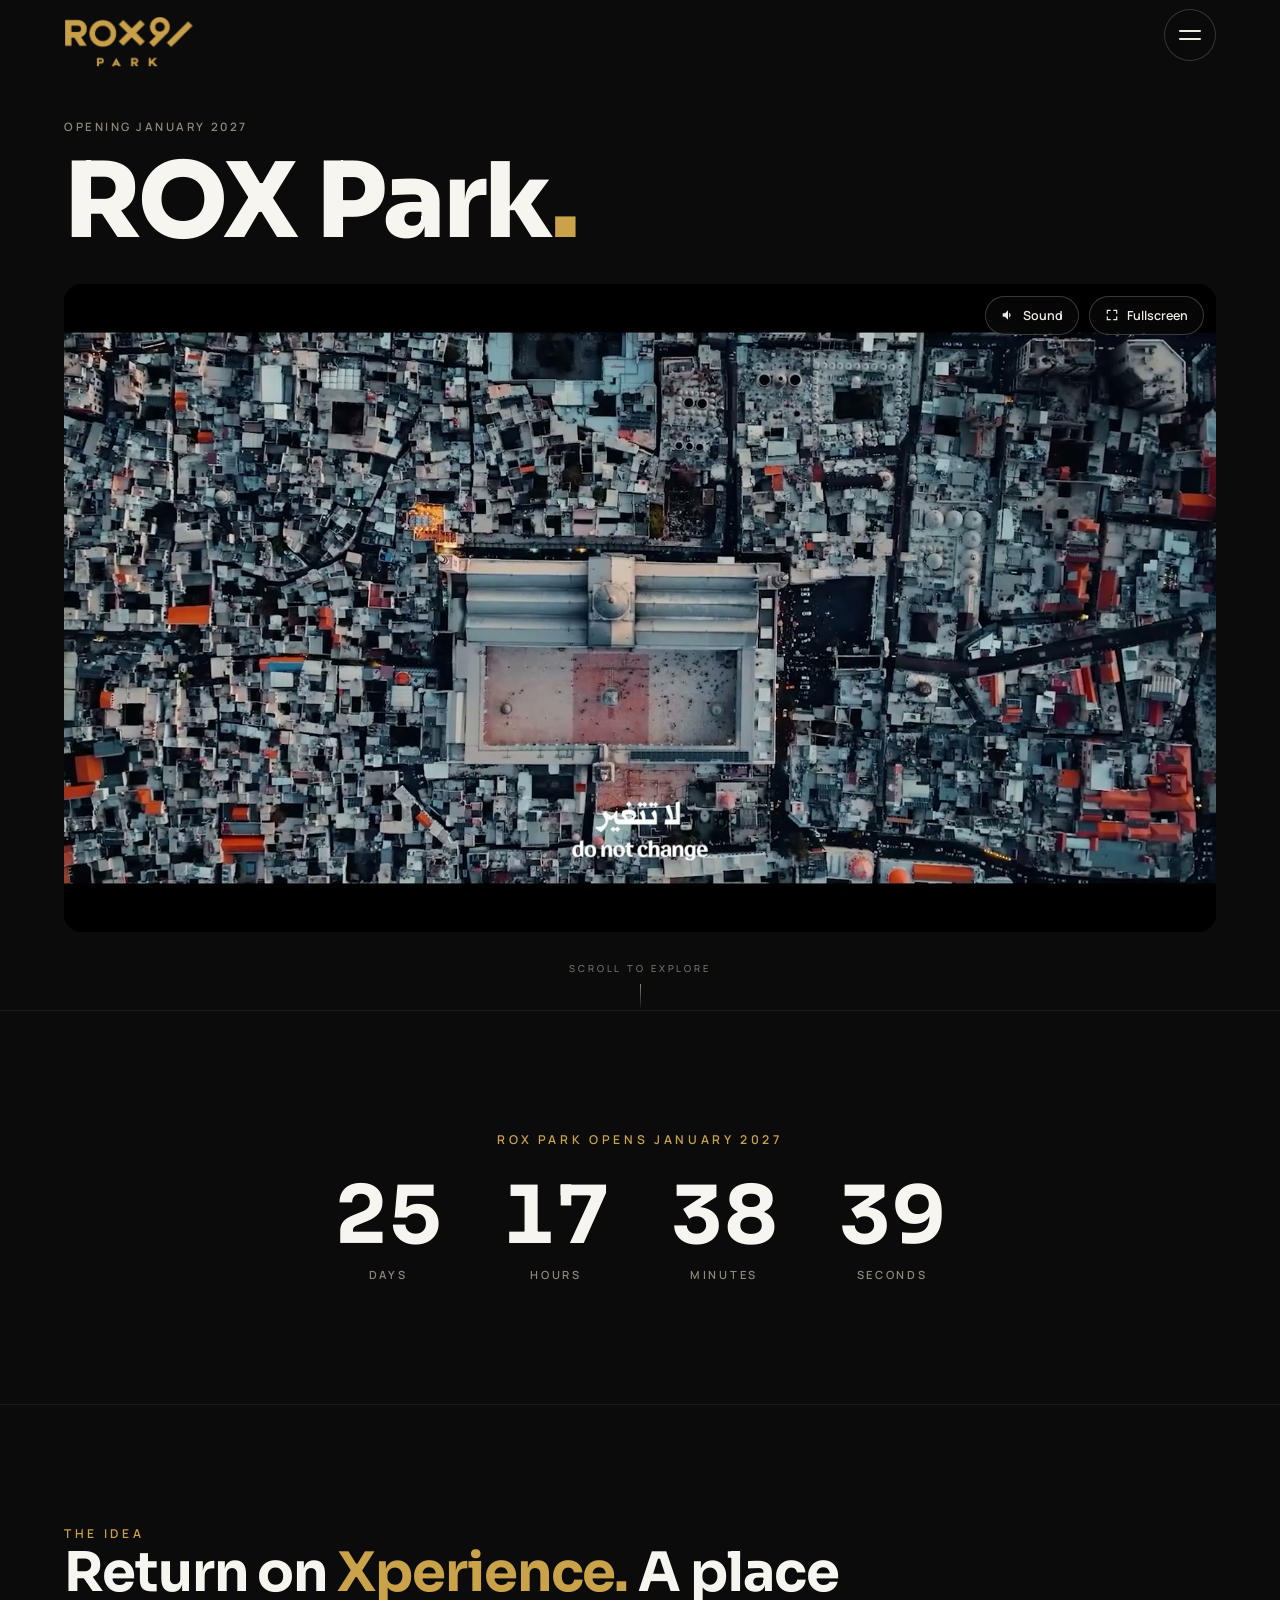
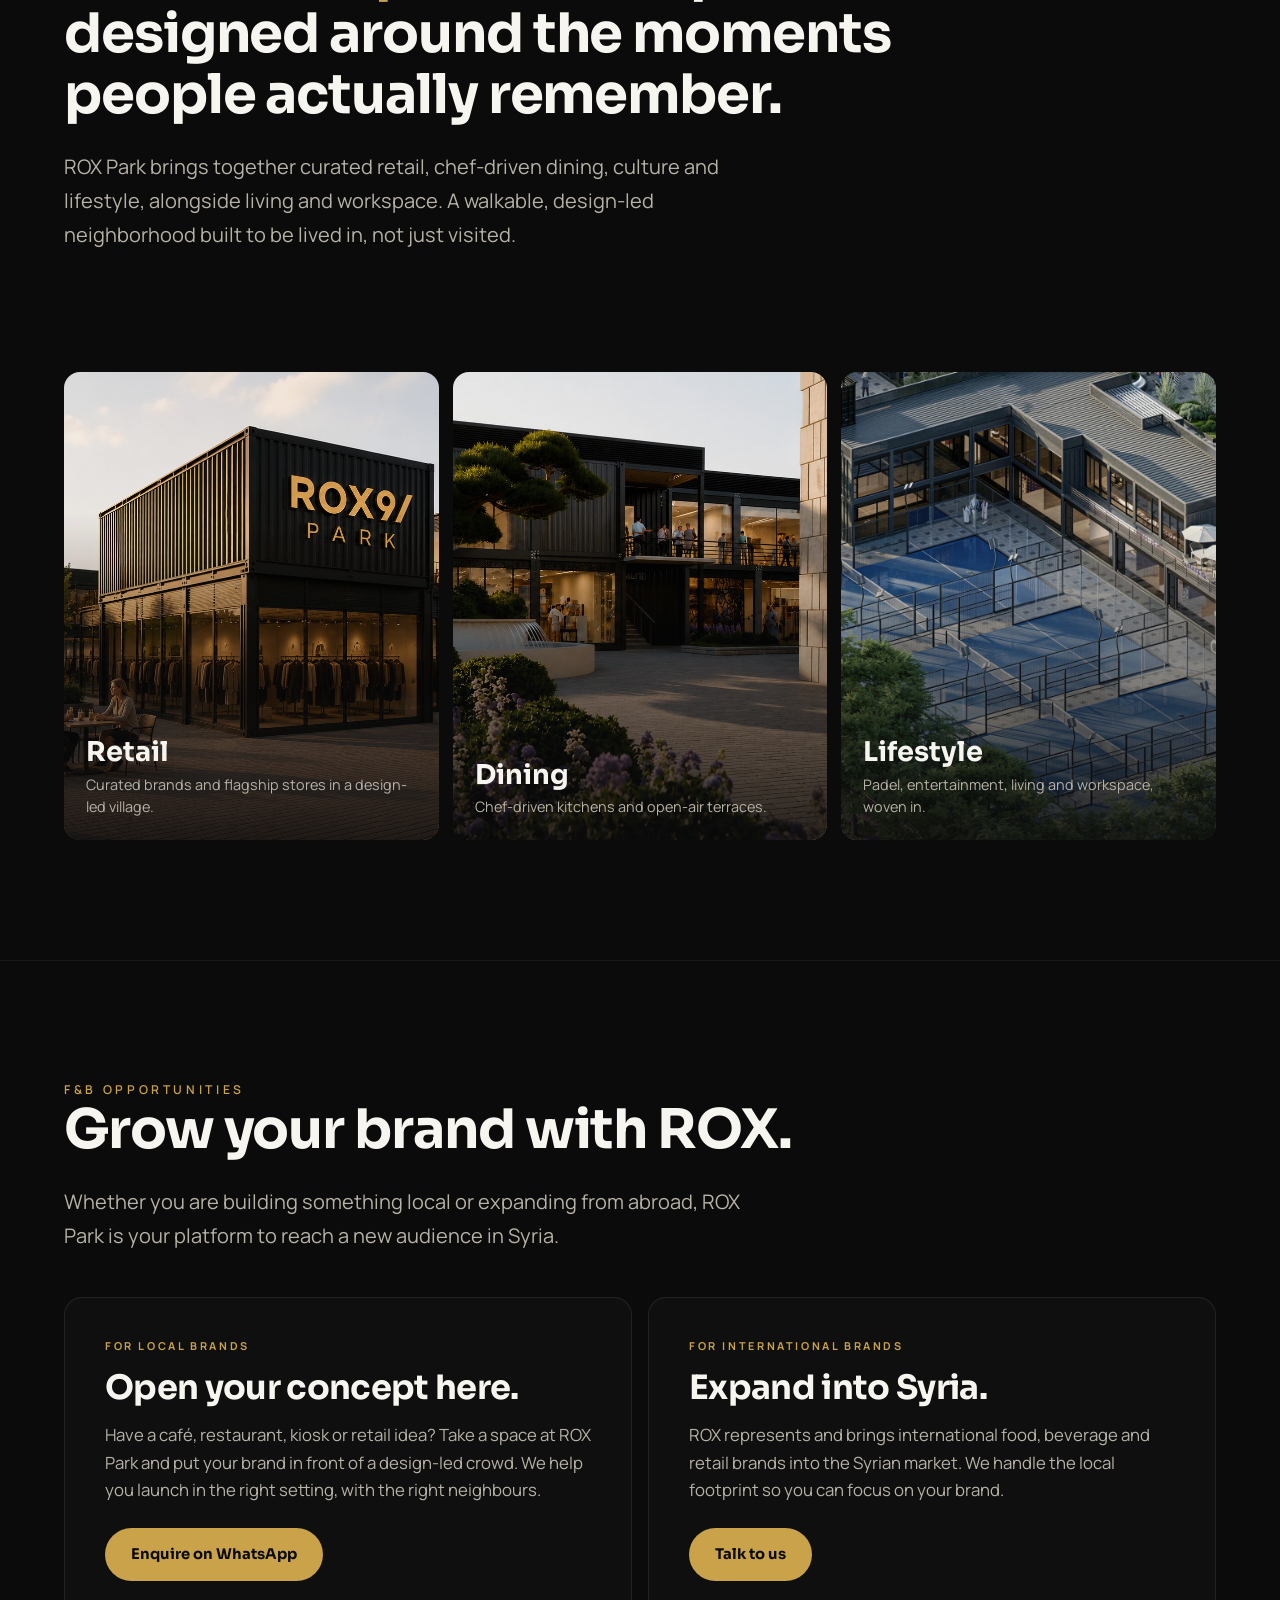
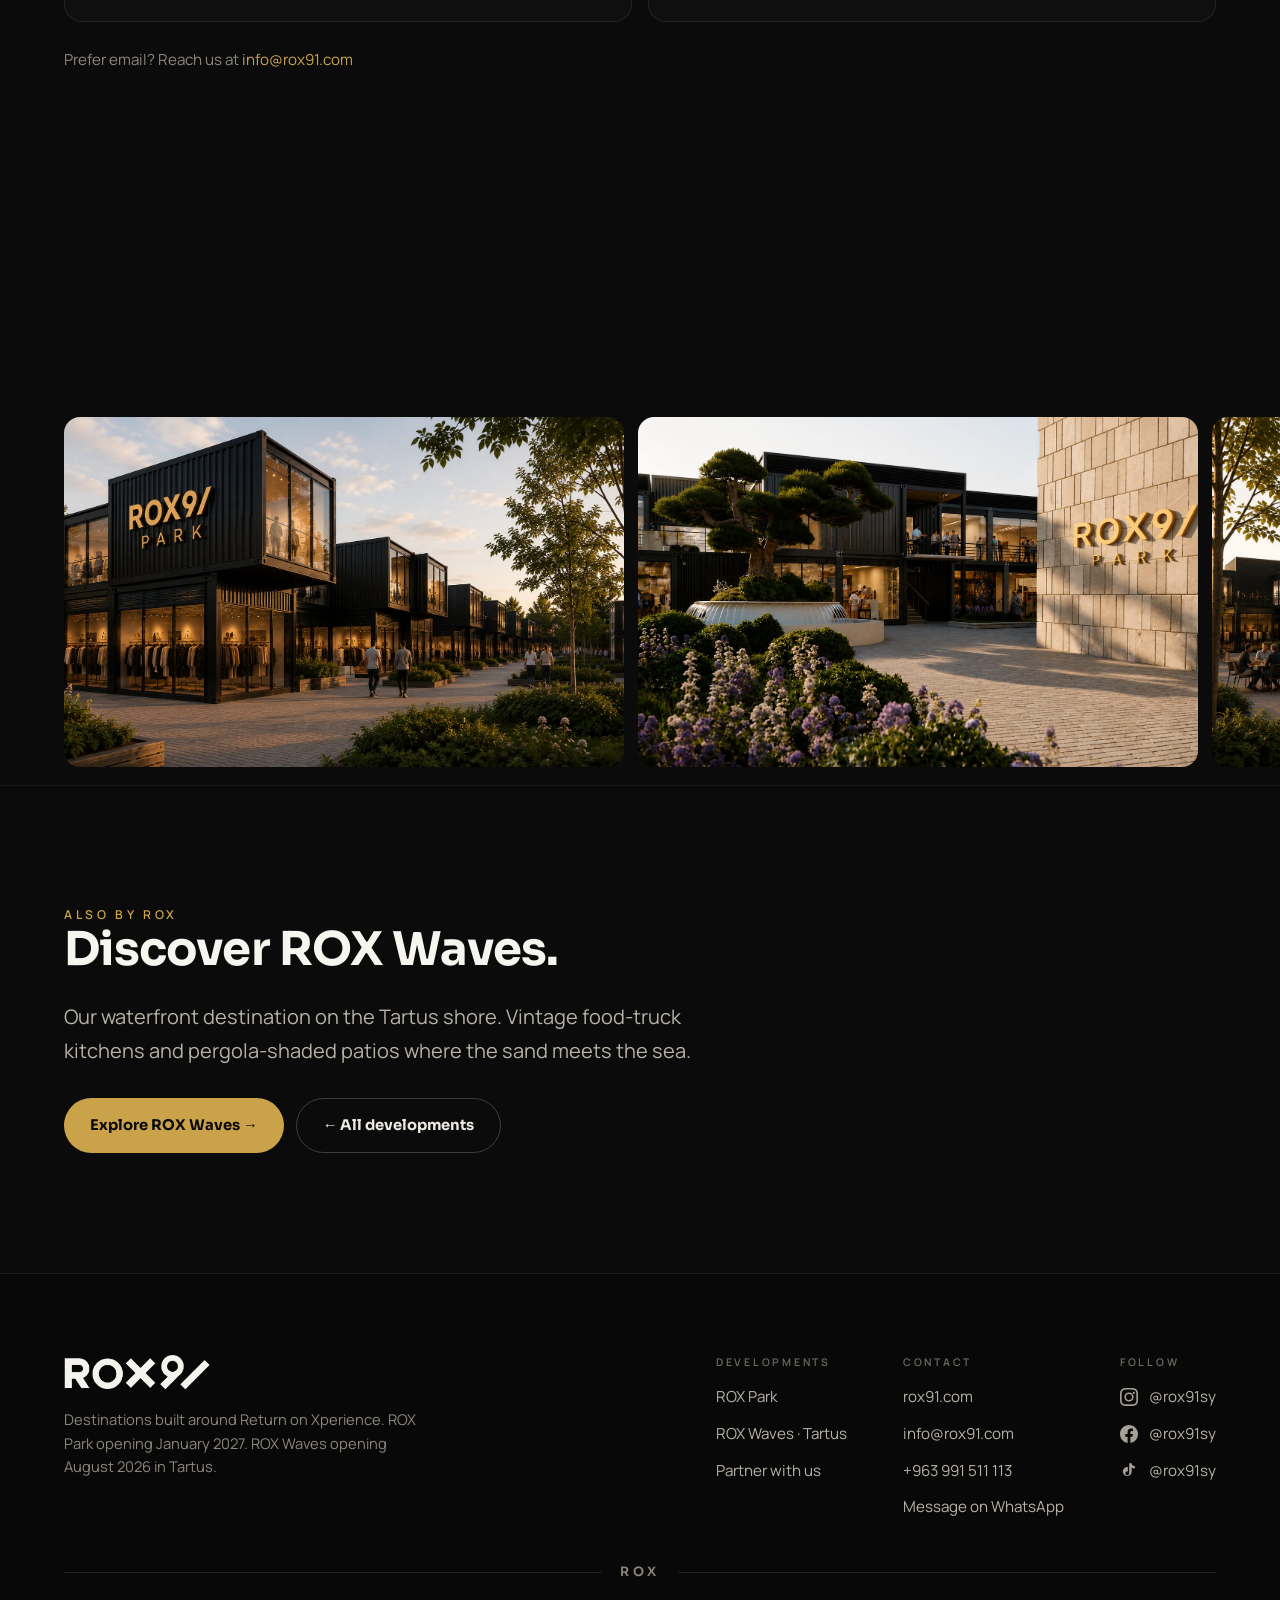
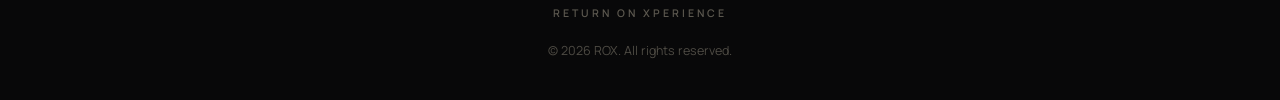
==== park/index.html @ e15a695c "ROX Waves opening date -> August 6 (site + countdown target)" ====
<!DOCTYPE html>
<html lang="en">
<head>
<meta charset="utf-8">
<meta name="viewport" content="width=device-width, initial-scale=1, viewport-fit=cover">
<title>ROX Park · Return on Xperience</title>
<meta name="description" content="ROX Park is a mixed-use destination of retail, dining and lifestyle. Opening January 2027. A walkable, design-led neighborhood built to be lived in, not just visited.">
<link rel="icon" type="image/png" sizes="32x32" href="/assets/favicon-32x32.png">
<link rel="icon" type="image/png" sizes="16x16" href="/assets/favicon-16x16.png">
<link rel="icon" href="/assets/favicon.ico" sizes="any">
<link rel="apple-touch-icon" sizes="180x180" href="/assets/apple-touch-icon.png">
<meta name="theme-color" content="#0B0B0C">
<meta property="og:type" content="website">
<meta property="og:site_name" content="ROX">
<meta property="og:title" content="ROX Park · Opening January 2027">
<meta property="og:description" content="A mixed-use destination of retail, dining and lifestyle. Return on Xperience.">
<meta property="og:url" content="https://rox91.com/park/">
<meta property="og:image" content="https://rox91.com/assets/park-poster.jpg">
<meta name="twitter:card" content="summary_large_image">
<link rel="preconnect" href="https://fonts.googleapis.com">
<link rel="preconnect" href="https://fonts.gstatic.com" crossorigin>
<link href="https://fonts.googleapis.com/css2?family=Sora:wght@600;700;800&family=Manrope:wght@400;500;600;700&display=swap" rel="stylesheet">
<link rel="stylesheet" href="/assets/site.css">
</head>
<body>

<header class="hdr"><a href="/" aria-label="ROX home"><img class="hdr-logo proj" src="/assets/logo-rox-park.png" alt="ROX Park"></a></header>
<button class="menu-btn" aria-label="Open menu" aria-expanded="false"><span class="burger"><span></span><span></span></span></button>

<div class="menu">
  <nav>
    <a class="menu-link" href="/"><span class="num">01</span>Home</a>
    <div class="dev">
      <button class="menu-link dev-toggle" type="button" aria-expanded="false"><span class="num">02</span>Developments<span class="dev-chev"></span></button>
      <div class="dev-sub">
        <a class="sub-link" href="/park/">ROX Park</a>
        <a class="sub-link" href="/waves/">ROX Waves</a>
      </div>
    </div>
    <a class="menu-link" href="#partners"><span class="num">03</span>Partners</a>
    <a class="menu-link" href="#foot"><span class="num">04</span>Contact</a>
  </nav>
  <div class="menu-foot">
    <span class="eyebrow">Destinations across Syria</span>
    <div class="menu-soc">
      <a href="https://instagram.com/rox91sy" target="_blank" rel="noopener" aria-label="Instagram"><svg width="20" height="20" viewBox="0 0 24 24" fill="currentColor"><path d="M12 2.16c3.2 0 3.58.01 4.85.07 1.17.05 1.8.25 2.23.41.56.22.96.48 1.38.9.42.42.68.82.9 1.38.16.42.36 1.06.41 2.23.06 1.27.07 1.65.07 4.85s-.01 3.58-.07 4.85c-.05 1.17-.25 1.81-.41 2.23-.22.56-.48.96-.9 1.38-.42.42-.82.68-1.38.9-.42.16-1.06.36-2.23.41-1.27.06-1.65.07-4.85.07s-3.58-.01-4.85-.07c-1.17-.05-1.81-.25-2.23-.41a3.72 3.72 0 0 1-1.38-.9 3.72 3.72 0 0 1-.9-1.38c-.16-.42-.36-1.06-.41-2.23-.06-1.27-.07-1.65-.07-4.85s.01-3.58.07-4.85c.05-1.17.25-1.81.41-2.23.22-.56.48-.96.9-1.38.42-.42.82-.68 1.38-.9.42-.16 1.06-.36 2.23-.41C8.42 2.17 8.8 2.16 12 2.16M12 0C8.74 0 8.33.01 7.05.07c-1.27.06-2.15.26-2.91.56-.79.31-1.46.72-2.12 1.38C1.36 2.67.95 3.34.63 4.14c-.3.76-.5 1.64-.56 2.91C.01 8.33 0 8.74 0 12s.01 3.67.07 4.95c.06 1.27.26 2.15.56 2.91.31.8.72 1.47 1.38 2.13.66.66 1.33 1.07 2.12 1.38.76.3 1.64.5 2.91.56C8.33 23.99 8.74 24 12 24s3.67-.01 4.95-.07c1.27-.06 2.15-.26 2.91-.56.8-.31 1.47-.72 2.13-1.38.66-.66 1.07-1.33 1.38-2.13.3-.76.5-1.64.56-2.91.06-1.28.07-1.69.07-4.95s-.01-3.67-.07-4.95c-.06-1.27-.26-2.15-.56-2.91a5.9 5.9 0 0 0-1.38-2.12A5.9 5.9 0 0 0 19.86.63c-.76-.3-1.64-.5-2.91-.56C15.67.01 15.26 0 12 0m0 5.84A6.16 6.16 0 1 0 18.16 12 6.16 6.16 0 0 0 12 5.84M12 16a4 4 0 1 1 4-4 4 4 0 0 1-4 4m6.41-10.85a1.44 1.44 0 1 0 1.44 1.44 1.44 1.44 0 0 0-1.44-1.44"/></svg></a>
      <a href="https://facebook.com/rox91sy" target="_blank" rel="noopener" aria-label="Facebook"><svg width="20" height="20" viewBox="0 0 24 24" fill="currentColor"><path d="M24 12.07C24 5.4 18.63 0 12 0S0 5.4 0 12.07C0 18.1 4.39 23.1 10.13 24v-8.44H7.08v-3.49h3.05V9.41c0-3.02 1.79-4.69 4.53-4.69 1.31 0 2.68.24 2.68.24v2.97h-1.51c-1.49 0-1.96.93-1.96 1.89v2.25h3.33l-.53 3.49h-2.8V24C19.61 23.1 24 18.1 24 12.07"/></svg></a>
      <a href="https://tiktok.com/@rox91sy" target="_blank" rel="noopener" aria-label="TikTok"><svg width="20" height="20" viewBox="0 0 24 24" fill="currentColor"><path d="M16.6 5.82a4.28 4.28 0 0 1-1.05-2.82h-3.3v13.4a2.59 2.59 0 0 1-2.58 2.5 2.59 2.59 0 0 1-2.6-2.58 2.59 2.59 0 0 1 3.4-2.46V8.1a5.94 5.94 0 0 0-6.7 5.88A5.9 5.9 0 0 0 9.66 20a5.9 5.9 0 0 0 5.9-5.9V8.68a7.5 7.5 0 0 0 4.4 1.4V6.8a4.28 4.28 0 0 1-3.36-.98"/></svg></a>
    </div>
  </div>
</div>

<main>
  <!-- VIDEO HERO -->
  <section class="vhero">
    <div class="vhero-inner">
      <div class="vhead" data-reveal><span class="loc">Opening January 2027</span></div>
      <h1 class="vtitle" data-reveal data-d="100">ROX Park<span class="dot">.</span></h1>
      <div class="vstage" data-reveal data-d="200">
        <video playsinline muted loop preload="metadata" poster="/assets/park-poster.jpg">
          <source src="https://s3.us-central-1.wasabisys.com/tt.mayerex.com/zohayr/park.mp4" type="video/mp4">
        </video>
        <div class="vplay"><span class="ic"><svg width="26" height="26" viewBox="0 0 24 24" fill="currentColor"><path d="M8 5v14l11-7z"/></svg></span></div>
        <div class="vctrls">
          <button class="vbtn" data-sound data-on="0" aria-label="Toggle sound"><svg width="14" height="14" viewBox="0 0 24 24" fill="currentColor"><path d="M3 9v6h4l5 5V4L7 9H3zm13.5 3a4.5 4.5 0 0 0-2.5-4v8a4.5 4.5 0 0 0 2.5-4z"/></svg><span class="slabel">Sound</span></button>
          <button class="vbtn" data-full aria-label="Fullscreen"><svg width="14" height="14" viewBox="0 0 24 24" fill="none" stroke="currentColor" stroke-width="2" stroke-linecap="round"><path d="M4 9V4h5M20 9V4h-5M4 15v5h5M20 15v5h-5"/></svg>Fullscreen</button>
        </div>
      </div>
      <div class="vcue"><span>Scroll to explore</span><span class="line"></span></div>
    </div>
  </section>

  <!-- COUNTDOWN -->
  <section class="sec">
    <div class="wrap" style="text-align:center">
      <div class="eyebrow" data-reveal style="margin-bottom:26px">ROX Park opens January 2027</div>
      <div class="count" data-target="2027-01-01T00:00:00" data-reveal>
        <div class="u"><div class="v">—</div><div class="l">Days</div></div>
        <div class="u"><div class="v">—</div><div class="l">Hours</div></div>
        <div class="u"><div class="v">—</div><div class="l">Minutes</div></div>
        <div class="u"><div class="v">—</div><div class="l">Seconds</div></div>
      </div>
    </div>
  </section>

  <!-- STORY -->
  <section class="sec">
    <div class="wrap">
      <div class="eyebrow" data-reveal>The idea</div>
      <h2 data-reveal data-d="110">Return on <span style="color:var(--gold)">Xperience.</span> A place designed around the moments people actually remember.</h2>
      <p class="lead" data-reveal data-d="220">ROX Park brings together curated retail, chef-driven dining, culture and lifestyle, alongside living and workspace. A walkable, design-led neighborhood built to be lived in, not just visited.</p>
    </div>
  </section>

  <!-- CATEGORIES (3) -->
  <section class="sec" style="border-top:none;padding-top:0">
    <div class="wrap cats">
      <div class="cat" data-reveal>
        <div class="cat-img" style="background-image:url(/assets/storefront.jpg)"></div><div class="cat-grad"></div>
        <div class="cat-body"><div class="cat-title">Retail</div><div class="cat-desc">Curated brands and flagship stores in a design-led village.</div></div>
      </div>
      <div class="cat" data-reveal>
        <div class="cat-img" style="background-image:url(/assets/plaza.jpg)"></div><div class="cat-grad"></div>
        <div class="cat-body"><div class="cat-title">Dining</div><div class="cat-desc">Chef-driven kitchens and open-air terraces.</div></div>
      </div>
      <div class="cat" data-reveal>
        <div class="cat-img" style="background-image:url(/assets/park-lifestyle.jpg)"></div><div class="cat-grad"></div>
        <div class="cat-body"><div class="cat-title">Lifestyle</div><div class="cat-desc">Padel, entertainment, living and workspace, woven in.</div></div>
      </div>
    </div>
  </section>

  <!-- F&B OPPORTUNITIES -->
  <section id="partners" class="sec" style="scroll-margin-top:70px">
    <div class="wrap">
      <div class="eyebrow" data-reveal>F&amp;B Opportunities</div>
      <h2 data-reveal data-d="110" style="max-width:820px">Grow your brand with ROX.</h2>
      <p class="lead" data-reveal data-d="200">Whether you are building something local or expanding from abroad, ROX Park is your platform to reach a new audience in Syria.</p>
      <div class="opps">
        <div class="opp" data-reveal>
          <div class="tag">For local brands</div>
          <h3>Open your concept here.</h3>
          <p>Have a café, restaurant, kiosk or retail idea? Take a space at ROX Park and put your brand in front of a design-led crowd. We help you launch in the right setting, with the right neighbours.</p>
          <div class="cta-row"><a class="btn-gold" href="https://wa.me/963991511113?text=Hi%20ROX%2C%20I%27d%20like%20to%20open%20my%20F%26B%20or%20retail%20concept%20at%20ROX%20Park." target="_blank" rel="noopener">Enquire on WhatsApp</a></div>
        </div>
        <div class="opp" data-reveal>
          <div class="tag">For international brands</div>
          <h3>Expand into Syria.</h3>
          <p>ROX represents and brings international food, beverage and retail brands into the Syrian market. We handle the local footprint so you can focus on your brand.</p>
          <div class="cta-row"><a class="btn-gold" href="https://wa.me/963991511113?text=Hi%20ROX%2C%20I%20represent%20an%20international%20brand%20and%20I%27d%20like%20to%20expand%20into%20Syria%20with%20you." target="_blank" rel="noopener">Talk to us</a></div>
        </div>
      </div>
      <div data-reveal data-d="200" style="margin-top:26px;color:var(--muted2);font-size:.95rem">Prefer email? Reach us at <a href="mailto:info@rox91.com">info@rox91.com</a></div>
    </div>
  </section>

  <!-- GALLERY -->
  <section class="sec" style="border-top:none;padding-bottom:0">
    <div class="wrap" style="margin-bottom:30px">
      <div class="eyebrow" data-reveal>First look</div>
      <h2 data-reveal data-d="110" style="font-size:clamp(1.6rem,4.6vw,2.8rem)">A glimpse of what is coming.</h2>
    </div>
  </section>
  <div class="gal">
    <div class="g" style="background-image:url(/assets/hero-dusk.jpg)"></div>
    <div class="g" style="background-image:url(/assets/plaza.jpg)"></div>
    <div class="g" style="background-image:url(/assets/storefront.jpg)"></div>
    <div class="g" style="background-image:url(/assets/entrance.jpg)"></div>
  </div>

  <!-- SWITCH -->
  <section class="sec">
    <div class="wrap">
      <div class="eyebrow" data-reveal>Also by ROX</div>
      <h2 data-reveal data-d="110" style="font-size:clamp(1.7rem,4.6vw,2.9rem)">Discover ROX Waves.</h2>
      <p class="lead" data-reveal data-d="220">Our waterfront destination on the Tartus shore. Vintage food-truck kitchens and pergola-shaded patios where the sand meets the sea.</p>
      <div class="switch" data-reveal data-d="330">
        <a class="btn-gold" href="/waves/">Explore ROX Waves &#8594;</a>
        <a class="btn-ghost" href="/">&#8592; All developments</a>
      </div>
    </div>
  </section>
</main>

<footer id="foot" class="foot">
  <div class="wrap">
    <div class="foot-top">
      <div class="foot-brand">
        <img src="/assets/rox9-logo-white.png" alt="ROX">
        <p>Destinations built around Return on Xperience. ROX Park opening January 2027. ROX Waves opening August 2026 in Tartus.</p>
      </div>
      <div class="foot-cols">
        <div class="foot-col"><h4>Developments</h4><div class="links">
          <a href="/park/">ROX Park</a>
          <a href="/waves/">ROX Waves · Tartus</a>
          <a href="#partners">Partner with us</a>
        </div></div>
        <div class="foot-col"><h4>Contact</h4><div class="links">
          <a href="https://rox91.com">rox91.com</a>
          <a href="mailto:info@rox91.com">info@rox91.com</a>
          <a href="tel:+963991511113">+963 991 511 113</a>
          <a href="https://wa.me/963991511113?text=Hi%20ROX%2C%20I%27m%20interested%20in%20an%20F%26B%20partnership%20and%20bringing%20my%20brand%20to%20your%20destinations%20in%20Syria." target="_blank" rel="noopener">Message on WhatsApp</a>
        </div></div>
        <div class="foot-col"><h4>Follow</h4><div class="links">
          <a class="soc" href="https://instagram.com/rox91sy" target="_blank" rel="noopener"><svg width="18" height="18" viewBox="0 0 24 24" fill="currentColor"><path d="M12 2.16c3.2 0 3.58.01 4.85.07 1.17.05 1.8.25 2.23.41.56.22.96.48 1.38.9.42.42.68.82.9 1.38.16.42.36 1.06.41 2.23.06 1.27.07 1.65.07 4.85s-.01 3.58-.07 4.85c-.05 1.17-.25 1.81-.41 2.23-.22.56-.48.96-.9 1.38-.42.42-.82.68-1.38.9-.42.16-1.06.36-2.23.41-1.27.06-1.65.07-4.85.07s-3.58-.01-4.85-.07c-1.17-.05-1.81-.25-2.23-.41a3.72 3.72 0 0 1-1.38-.9 3.72 3.72 0 0 1-.9-1.38c-.16-.42-.36-1.06-.41-2.23-.06-1.27-.07-1.65-.07-4.85s.01-3.58.07-4.85c.05-1.17.25-1.81.41-2.23.22-.56.48-.96.9-1.38.42-.42.82-.68 1.38-.9.42-.16 1.06-.36 2.23-.41C8.42 2.17 8.8 2.16 12 2.16M12 0C8.74 0 8.33.01 7.05.07c-1.27.06-2.15.26-2.91.56-.79.31-1.46.72-2.12 1.38C1.36 2.67.95 3.34.63 4.14c-.3.76-.5 1.64-.56 2.91C.01 8.33 0 8.74 0 12s.01 3.67.07 4.95c.06 1.27.26 2.15.56 2.91.31.8.72 1.47 1.38 2.13.66.66 1.33 1.07 2.12 1.38.76.3 1.64.5 2.91.56C8.33 23.99 8.74 24 12 24s3.67-.01 4.95-.07c1.27-.06 2.15-.26 2.91-.56.8-.31 1.47-.72 2.13-1.38.66-.66 1.07-1.33 1.38-2.13.3-.76.5-1.64.56-2.91.06-1.28.07-1.69.07-4.95s-.01-3.67-.07-4.95c-.06-1.27-.26-2.15-.56-2.91a5.9 5.9 0 0 0-1.38-2.12A5.9 5.9 0 0 0 19.86.63c-.76-.3-1.64-.5-2.91-.56C15.67.01 15.26 0 12 0m0 5.84A6.16 6.16 0 1 0 18.16 12 6.16 6.16 0 0 0 12 5.84M12 16a4 4 0 1 1 4-4 4 4 0 0 1-4 4m6.41-10.85a1.44 1.44 0 1 0 1.44 1.44 1.44 1.44 0 0 0-1.44-1.44"/></svg>@rox91sy</a>
          <a class="soc" href="https://facebook.com/rox91sy" target="_blank" rel="noopener"><svg width="18" height="18" viewBox="0 0 24 24" fill="currentColor"><path d="M24 12.07C24 5.4 18.63 0 12 0S0 5.4 0 12.07C0 18.1 4.39 23.1 10.13 24v-8.44H7.08v-3.49h3.05V9.41c0-3.02 1.79-4.69 4.53-4.69 1.31 0 2.68.24 2.68.24v2.97h-1.51c-1.49 0-1.96.93-1.96 1.89v2.25h3.33l-.53 3.49h-2.8V24C19.61 23.1 24 18.1 24 12.07"/></svg>@rox91sy</a>
          <a class="soc" href="https://tiktok.com/@rox91sy" target="_blank" rel="noopener"><svg width="18" height="18" viewBox="0 0 24 24" fill="currentColor"><path d="M16.6 5.82a4.28 4.28 0 0 1-1.05-2.82h-3.3v13.4a2.59 2.59 0 0 1-2.58 2.5 2.59 2.59 0 0 1-2.6-2.58 2.59 2.59 0 0 1 3.4-2.46V8.1a5.94 5.94 0 0 0-6.7 5.88A5.9 5.9 0 0 0 9.66 20a5.9 5.9 0 0 0 5.9-5.9V8.68a7.5 7.5 0 0 0 4.4 1.4V6.8a4.28 4.28 0 0 1-3.36-.98"/></svg>@rox91sy</a>
        </div></div>
      </div>
    </div>
    <div class="foot-div"><span class="line"></span><span class="mark">ROX</span><span class="line"></span></div>
    <div class="foot-tag">Return on Xperience</div>
    <div class="foot-copy">© 2026 ROX. All rights reserved.</div>
  </div>
</footer>

<a class="fab" href="https://wa.me/963991511113?text=Hi%20ROX%2C%20I%27m%20interested%20in%20an%20F%26B%20partnership%20and%20bringing%20my%20brand%20to%20your%20destinations%20in%20Syria." target="_blank" rel="noopener" aria-label="Partner with us on WhatsApp">
  <svg width="20" height="20" viewBox="0 0 24 24" fill="currentColor" aria-hidden="true"><path d="M17.5 14.38c-.3-.15-1.77-.87-2.04-.97-.27-.1-.47-.15-.67.15-.2.3-.77.96-.94 1.16-.17.2-.35.22-.64.08-.3-.15-1.26-.47-2.4-1.48-.89-.79-1.49-1.77-1.66-2.07-.17-.3-.02-.46.13-.61.14-.13.3-.35.44-.52.15-.17.2-.3.3-.5.1-.2.05-.38-.02-.53-.08-.15-.67-1.61-.92-2.21-.24-.58-.49-.5-.67-.51h-.57c-.2 0-.53.07-.8.38-.28.3-1.05 1.02-1.05 2.5 0 1.47 1.07 2.89 1.22 3.09.15.2 2.1 3.2 5.08 4.49.71.3 1.26.49 1.69.62.71.23 1.36.2 1.87.12.57-.08 1.76-.72 2.01-1.42.25-.7.25-1.29.17-1.42-.07-.12-.27-.2-.57-.34zM12.05 2C6.53 2 2.05 6.48 2.05 12c0 1.85.5 3.58 1.38 5.06L2 22l5.06-1.35A9.94 9.94 0 0 0 12.05 22c5.52 0 10-4.48 10-10S17.57 2 12.05 2z"/></svg>
  <span class="txt">Partner with us</span>
</a>

<script src="/assets/site.js"></script>
</body>
</html>
---- assets/site.css ----
/* ROX — shared mobile-first stylesheet */
:root{
  --bg:#0B0B0C; --bg2:#080809; --card:#161618;
  --text:#EDEAE2; --heading:#F7F5EF; --muted:#B7B2A6; --muted2:#8C877B; --faint:#6E6A60;
  --gold:#C9A24A; --gold2:#E4C67E;
  --line:rgba(255,255,255,.08);
  --sora:'Sora',sans-serif; --manrope:'Manrope',system-ui,sans-serif;
  --maxw:1240px; --pad:clamp(20px,5vw,64px);
}
*{box-sizing:border-box;margin:0;padding:0}
html{-webkit-text-size-adjust:100%;scroll-behavior:smooth}
body{background:var(--bg);color:var(--text);font-family:var(--manrope);-webkit-font-smoothing:antialiased;overflow-x:hidden;line-height:1.55}
img{max-width:100%;display:block}
a{color:var(--gold);text-decoration:none;transition:color .25s}
a:hover{color:var(--gold2)}
::selection{background:var(--gold);color:var(--bg)}
h1,h2,h3{font-family:var(--sora);color:var(--heading);letter-spacing:-.02em;line-height:1.05;text-wrap:balance}
.eyebrow{font-size:clamp(.64rem,2.4vw,.76rem);letter-spacing:.3em;text-transform:uppercase;color:var(--gold);font-weight:600}
.wrap{max-width:var(--maxw);margin:0 auto}

/* keyframes */
@keyframes rox-kb{0%{transform:scale(1.06)}100%{transform:scale(1.15)}}
@keyframes rox-cue{0%,100%{transform:translateY(0);opacity:.5}50%{transform:translateY(7px);opacity:1}}
@keyframes rox-fd{from{opacity:0;transform:translateY(-14px)}to{opacity:1;transform:translateY(0)}}
@keyframes rox-fade{from{opacity:0}to{opacity:1}}
@keyframes rox-spin{to{transform:rotate(360deg)}}

/* reveal */
[data-reveal]{opacity:0;transform:translateY(22px);filter:blur(6px)}
.revealed[data-reveal],[data-reveal].revealed{opacity:1;transform:none;filter:none;transition:opacity 1s cubic-bezier(.2,.7,.2,1),transform 1s cubic-bezier(.2,.7,.2,1),filter 1s cubic-bezier(.2,.7,.2,1)}

/* header */
.hdr{position:fixed;top:0;left:0;right:0;z-index:50;display:flex;align-items:center;justify-content:space-between;padding:16px var(--pad);transition:background .4s,padding .4s,border-color .4s;border-bottom:1px solid transparent}
.hdr.scrolled{background:rgba(11,11,12,.82);backdrop-filter:blur(14px);-webkit-backdrop-filter:blur(14px);border-bottom-color:var(--line);padding:11px var(--pad)}
.hdr-logo{height:clamp(28px,7vw,38px);width:auto;opacity:0;animation:rox-fd .9s cubic-bezier(.2,.7,.2,1) .15s forwards}

/* menu button */
.menu-btn{position:fixed;top:calc(16px + (clamp(28px,7vw,38px) - clamp(44px,11vw,52px))/2);right:var(--pad);z-index:120;width:clamp(44px,11vw,52px);height:clamp(44px,11vw,52px);border-radius:50%;border:1px solid rgba(255,255,255,.18);background:rgba(11,11,12,.45);backdrop-filter:blur(12px);-webkit-backdrop-filter:blur(12px);cursor:pointer;display:flex;align-items:center;justify-content:center;opacity:0;animation:rox-fade .9s ease .3s forwards;transition:transform .35s,border-color .35s,background .35s}
.menu-btn:hover{transform:scale(1.07);border-color:rgba(201,162,74,.6)}
.burger{position:relative;width:22px;height:14px;pointer-events:none}
.burger span{position:absolute;left:0;width:100%;height:2px;background:var(--text);border-radius:2px;transition:transform .45s cubic-bezier(.2,.7,.2,1),opacity .3s}
.burger span:nth-child(1){top:2px}.burger span:nth-child(2){bottom:2px}
.menu-btn[aria-expanded="true"] .burger span:nth-child(1){top:6px;transform:rotate(45deg)}
.menu-btn[aria-expanded="true"] .burger span:nth-child(2){bottom:6px;transform:rotate(-45deg)}

/* full-screen menu */
.menu{position:fixed;inset:0;z-index:110;opacity:0;visibility:hidden;pointer-events:none;transition:opacity .5s cubic-bezier(.2,.7,.2,1);background:rgba(9,9,10,.95);backdrop-filter:blur(22px);-webkit-backdrop-filter:blur(22px);display:flex;flex-direction:column;justify-content:center;gap:clamp(28px,6vh,52px);padding:clamp(90px,14vh,140px) var(--pad) clamp(36px,7vh,64px)}
.menu.open{opacity:1;visibility:visible;pointer-events:auto}
.menu nav{display:flex;flex-direction:column;gap:clamp(2px,1vh,8px);max-width:var(--maxw);width:100%;margin:0 auto}
.menu-link{display:flex;align-items:baseline;gap:clamp(14px,4vw,32px);width:fit-content;font-family:var(--sora);font-weight:700;font-size:clamp(2rem,9vw,4.4rem);color:var(--heading);opacity:0;transform:translateY(22px);transition:opacity .55s cubic-bezier(.2,.7,.2,1),transform .5s cubic-bezier(.2,.7,.2,1),color .3s}
.menu.open .menu-link{opacity:1;transform:none}
.dev-toggle{background:none;border:none;cursor:pointer;text-align:left;padding:0;-webkit-tap-highlight-color:transparent}
.dev-chev{display:inline-block;width:.34em;height:.34em;margin-left:.22em;border-right:3px solid var(--gold);border-bottom:3px solid var(--gold);transform:translateY(-.22em) rotate(45deg);transition:transform .4s cubic-bezier(.2,.7,.2,1)}
.dev-toggle[aria-expanded="true"] .dev-chev{transform:translateY(.05em) rotate(-135deg)}
.dev-sub{max-height:0;overflow:hidden;opacity:0;transition:max-height .5s cubic-bezier(.2,.7,.2,1),opacity .45s ease;padding-left:clamp(30px,7vw,60px)}
.sub-link{display:block;width:fit-content;font-family:var(--sora);font-weight:600;font-size:clamp(1.1rem,4.4vw,2rem);line-height:1.4;color:var(--muted2);transition:color .3s,transform .3s;padding:6px 0}
.sub-link:hover{color:var(--gold2);transform:translateX(8px)}
.hdr-logo.proj{height:clamp(38px,10vw,52px)}
.menu-link:hover{color:var(--gold2);transform:translateX(9px)}
.menu-link .num{font-family:var(--manrope);font-size:clamp(.68rem,2vw,.9rem);font-weight:600;letter-spacing:.16em;color:var(--gold);opacity:.6;transform:translateY(-.5em)}
.menu-foot{display:flex;flex-wrap:wrap;gap:16px 22px;justify-content:space-between;align-items:center;max-width:var(--maxw);width:100%;margin:0 auto;border-top:1px solid var(--line);padding-top:clamp(18px,4vh,30px)}
.menu-foot .eyebrow{color:var(--gold)}
.menu-soc{display:flex;gap:16px}
.menu-soc a{color:var(--muted)}.menu-soc a:hover{color:var(--gold2)}

/* portal (landing) */
.portal{min-height:100svh;display:flex;flex-direction:column;padding:calc(clamp(28px,7vw,38px) + 40px) 0 0}
.portal-intro{padding:clamp(30px,7vh,70px) var(--pad) clamp(20px,3vh,30px);text-align:center;max-width:820px;margin:0 auto}
.portal-intro h1{font-weight:800;font-size:clamp(2.3rem,9vw,4.6rem);margin-top:16px}
.portal-intro p{margin-top:16px;color:var(--muted);font-size:clamp(1rem,3.4vw,1.15rem);max-width:520px;margin-left:auto;margin-right:auto}
.portal-grid{flex:1;display:grid;grid-template-columns:1fr;gap:14px;padding:clamp(16px,3vw,26px) var(--pad) var(--pad)}
.pcard{position:relative;display:flex;flex-direction:column;justify-content:flex-end;min-height:clamp(340px,56vh,520px);border-radius:22px;overflow:hidden;padding:clamp(22px,4vw,34px);isolation:isolate}
.pcard-img{position:absolute;inset:0;z-index:-2;background-size:cover;background-position:center;transition:transform 1s cubic-bezier(.2,.7,.2,1)}
.pcard:hover .pcard-img{transform:scale(1.06)}
.pcard-grad{position:absolute;inset:0;z-index:-1;background:linear-gradient(180deg,rgba(11,11,12,.45) 0%,rgba(11,11,12,.05) 32%,rgba(11,11,12,.55) 68%,rgba(11,11,12,.95) 100%)}
.pcard-top{position:absolute;top:0;left:0;right:0;padding:clamp(20px,4vw,30px);display:flex;justify-content:space-between;gap:12px;font-size:.66rem;letter-spacing:.2em;text-transform:uppercase;font-weight:700}
.pcard-top .proj{color:var(--gold)}
.pcard-top .loc{color:var(--text)}
.pcard-name{font-family:var(--sora);font-weight:800;font-size:clamp(2.2rem,7vw,3.6rem);color:var(--heading);line-height:.98}
.pcard-sub{margin-top:10px;color:var(--muted);font-size:clamp(.85rem,2.2vw,1rem)}
.pcard-meta{margin-top:16px;display:flex;flex-wrap:wrap;align-items:center;gap:12px 18px}
.chip-count{display:inline-flex;align-items:center;gap:8px;font-size:.72rem;letter-spacing:.05em;color:var(--text);background:rgba(255,255,255,.06);border:1px solid rgba(255,255,255,.14);padding:7px 13px;border-radius:100px;font-variant-numeric:tabular-nums}
.chip-count b{color:var(--gold);font-weight:700}
.pcard-cta{margin-left:auto;display:inline-flex;align-items:center;gap:9px;font-size:.76rem;letter-spacing:.14em;text-transform:uppercase;font-weight:700;color:var(--gold)}
.pcard .arrow{transition:transform .3s cubic-bezier(.2,.7,.2,1)}
.pcard:hover .arrow{transform:translateX(6px)}

/* video hero (project) */
.vhero{padding:calc(clamp(28px,7vw,38px) + 40px) var(--pad) 0}
.vhero-inner{max-width:var(--maxw);margin:0 auto}
.vhead{display:flex;flex-wrap:wrap;align-items:baseline;gap:12px 18px;margin:clamp(20px,5vh,40px) 0 18px}
.vhead .proj{font-size:.72rem;letter-spacing:.3em;text-transform:uppercase;color:var(--gold);font-weight:700}
.vhead .loc{font-size:.72rem;letter-spacing:.22em;text-transform:uppercase;color:var(--muted2);font-weight:600}
.vtitle{font-weight:800;font-size:clamp(2.8rem,13vw,6.5rem);line-height:.92}
.vtitle .dot{color:var(--gold)}
.vstage{position:relative;margin-top:clamp(22px,4vh,34px);border-radius:18px;overflow:hidden;background:#000;aspect-ratio:16/9}
.vstage video{position:absolute;inset:0;width:100%;height:100%;object-fit:cover;background:#000}
.vstage .poster-note{position:absolute;inset:0;display:flex;align-items:center;justify-content:center;color:var(--muted2);font-size:.85rem;letter-spacing:.1em;text-transform:uppercase;text-align:center;padding:20px}
.vctrls{position:absolute;top:12px;right:12px;display:flex;gap:10px;z-index:2}
.vstage video{cursor:pointer}
.vplay{position:absolute;inset:0;display:flex;align-items:center;justify-content:center;pointer-events:none;opacity:0;transition:opacity .3s;z-index:1}
.vplay.show{opacity:1}
.vplay .ic{width:70px;height:70px;border-radius:50%;background:rgba(11,11,12,.5);-webkit-backdrop-filter:blur(8px);backdrop-filter:blur(8px);display:flex;align-items:center;justify-content:center;color:#fff}
.vbtn{display:inline-flex;align-items:center;gap:8px;padding:10px 15px;border-radius:100px;border:1px solid rgba(255,255,255,.2);background:rgba(11,11,12,.55);backdrop-filter:blur(10px);-webkit-backdrop-filter:blur(10px);color:var(--text);font-family:var(--manrope);font-size:.78rem;font-weight:600;cursor:pointer;transition:background .25s,border-color .25s}
.vbtn:hover{background:rgba(201,162,74,.9);color:var(--bg);border-color:transparent}
.vbtn svg{flex:none}
.vcue{display:flex;align-items:center;justify-content:center;gap:8px;flex-direction:column;margin:clamp(20px,4vh,30px) 0 0;color:var(--muted2)}
.vcue .line{width:1px;height:26px;background:linear-gradient(var(--muted2),transparent);animation:rox-cue 2s ease-in-out infinite}
.vcue span{font-size:.6rem;letter-spacing:.3em;text-transform:uppercase}
/* fullscreen: keep full landscape (never crop) */
.vstage:fullscreen{width:100vw;height:100vh;aspect-ratio:auto;border-radius:0;background:#000;display:flex;align-items:center;justify-content:center}
.vstage:-webkit-full-screen{width:100vw;height:100vh;aspect-ratio:auto;border-radius:0;background:#000;display:flex;align-items:center;justify-content:center}
.vstage:fullscreen video{position:static;inset:auto;width:100%;height:100%;object-fit:contain}
.vstage:-webkit-full-screen video{position:static;inset:auto;width:100%;height:100%;object-fit:contain}
video:fullscreen{object-fit:contain}
video:-webkit-full-screen{object-fit:contain}
.rotate-hint{position:absolute;left:50%;bottom:12%;transform:translateX(-50%);z-index:6;padding:11px 20px;border-radius:100px;background:rgba(11,11,12,.8);-webkit-backdrop-filter:blur(8px);backdrop-filter:blur(8px);color:#fff;font-size:.85rem;font-weight:600;letter-spacing:.02em;white-space:nowrap;opacity:0;transition:opacity .4s;pointer-events:none}
.rotate-hint.show{opacity:1}

/* countdown block */
.count{display:flex;justify-content:center;gap:clamp(16px,6vw,60px)}
.count .u{display:flex;flex-direction:column;align-items:center}
.count .v{font-family:var(--sora);font-weight:700;font-size:clamp(2.2rem,11vw,5rem);line-height:1;color:var(--heading);font-variant-numeric:tabular-nums}
.count .l{font-size:clamp(.56rem,2.2vw,.7rem);letter-spacing:.24em;text-transform:uppercase;color:var(--muted2);font-weight:600;margin-top:10px}

/* generic section */
.sec{padding:clamp(56px,10vw,120px) var(--pad);border-top:1px solid rgba(255,255,255,.06)}
.sec h2{font-weight:700;font-size:clamp(1.8rem,5.4vw,3.4rem);line-height:1.12}
.lead{margin-top:24px;font-size:clamp(1.02rem,2.6vw,1.25rem);line-height:1.7;color:var(--muted);max-width:680px}

/* categories 3-up */
.cats{display:grid;grid-template-columns:1fr;gap:14px}
.cat{position:relative;aspect-ratio:4/5;border-radius:16px;overflow:hidden}
.cat-img{position:absolute;inset:0;background-size:cover;background-position:center;transition:transform .9s cubic-bezier(.2,.7,.2,1)}
.cat:hover .cat-img{transform:scale(1.06)}
.cat-grad{position:absolute;inset:0;background:linear-gradient(180deg,rgba(11,11,12,.05) 30%,rgba(11,11,12,.85) 100%)}
.cat-body{position:absolute;left:0;right:0;bottom:0;padding:22px}
.cat-tag{font-size:.62rem;letter-spacing:.24em;text-transform:uppercase;color:var(--gold);font-weight:600;margin-bottom:7px}
.cat-title{font-family:var(--sora);font-weight:700;font-size:clamp(1.3rem,3vw,1.7rem);color:var(--heading);line-height:1.05}
.cat-desc{font-size:.9rem;color:var(--muted);margin-top:7px}

/* phases (waves) */
.phases{display:flex;flex-direction:column;gap:12px}
.phase{display:flex;align-items:center;justify-content:space-between;gap:16px;padding:18px 20px;border-radius:14px;border:1px solid rgba(255,255,255,.1);background:rgba(255,255,255,.03)}
.phase.live{border-color:rgba(201,162,74,.4);background:rgba(201,162,74,.08)}
.phase .pt{font-family:var(--sora);font-weight:700;color:var(--heading);font-size:1.05rem}
.phase .pd{font-size:.85rem;color:var(--muted2);margin-top:2px}
.badge{flex:none;font-size:.64rem;letter-spacing:.14em;text-transform:uppercase;font-weight:700;padding:7px 12px;border-radius:100px}
.badge.on{color:var(--bg);background:var(--gold)}
.badge.soon{color:var(--muted2);border:1px solid rgba(255,255,255,.16)}

/* gallery */
.gal{display:flex;gap:14px;overflow-x:auto;padding:6px var(--pad) 18px;scroll-snap-type:x mandatory;-webkit-overflow-scrolling:touch}
.gal::-webkit-scrollbar{height:5px}.gal::-webkit-scrollbar-thumb{background:#2a2a2c;border-radius:20px}
.gal .g{flex:none;width:min(86vw,560px);aspect-ratio:16/10;border-radius:16px;overflow:hidden;scroll-snap-align:center;background:#161618 center/cover}

/* project switch */
.switch{display:flex;flex-wrap:wrap;gap:12px;margin-top:30px}
.btn-ghost,.btn-gold{display:inline-flex;align-items:center;gap:9px;padding:15px 26px;border-radius:100px;font-family:var(--sora);font-weight:700;font-size:.92rem;transition:transform .25s,box-shadow .25s,background .25s,border-color .25s}
.btn-gold{background:var(--gold);color:var(--bg)}
.btn-gold:hover{color:var(--bg);transform:translateY(-2px);box-shadow:0 14px 32px -10px rgba(201,162,74,.5)}
.btn-ghost{border:1px solid rgba(255,255,255,.2);color:var(--text)}
.btn-ghost:hover{border-color:var(--gold);color:var(--gold2);transform:translateY(-2px)}

/* F&B opportunities */
.opps{display:grid;grid-template-columns:1fr;gap:16px;margin-top:clamp(28px,4vw,44px)}
.opp{border:1px solid var(--line);background:rgba(255,255,255,.02);border-radius:18px;padding:clamp(26px,5vw,40px);display:flex;flex-direction:column;transition:border-color .3s,background .3s}
.opp:hover{border-color:rgba(201,162,74,.45);background:rgba(201,162,74,.04)}
.opp .tag{font-size:.68rem;letter-spacing:.24em;text-transform:uppercase;color:var(--gold);font-weight:700;margin-bottom:15px}
.opp h3{font-family:var(--sora);font-weight:700;font-size:clamp(1.5rem,4.6vw,2.1rem);color:var(--heading);line-height:1.1}
.opp p{margin-top:14px;color:var(--muted);font-size:clamp(.95rem,2.4vw,1.05rem);line-height:1.65;flex:1}
.opp .cta-row{margin-top:24px}

/* footer */
.foot{padding:clamp(48px,7vw,80px) var(--pad) 40px;border-top:1px solid var(--line);background:var(--bg2)}
.foot-top{display:flex;flex-direction:column;gap:36px}
.foot-brand{max-width:360px}
.foot-brand img{height:36px;width:auto;margin-bottom:18px}
.foot-brand p{font-size:.92rem;color:var(--muted2);line-height:1.6}
.foot-cols{display:flex;flex-wrap:wrap;gap:36px 56px}
.foot-col h4{font-size:.66rem;letter-spacing:.26em;text-transform:uppercase;color:var(--faint);font-weight:600;margin-bottom:15px}
.foot-col .links{display:flex;flex-direction:column;gap:13px;font-size:.95rem}
.foot-col .links a{color:var(--muted)}
.foot-col .links a:hover{color:var(--gold2)}
.soc{display:inline-flex;align-items:center;gap:11px;color:var(--muted)}
.soc:hover{color:var(--gold2)}.soc svg{flex:none;opacity:.9}
.foot-div{display:flex;align-items:center;gap:18px;margin:44px 0 22px}
.foot-div span.line{flex:1;height:1px;background:rgba(255,255,255,.1)}
.foot-div span.mark{font-family:var(--sora);font-weight:600;letter-spacing:.3em;color:var(--muted2);font-size:.8rem}
.foot-tag{text-align:center;font-size:.66rem;letter-spacing:.28em;text-transform:uppercase;color:#5C584F;font-weight:600}
.foot-copy{text-align:center;font-size:.78rem;color:#4E4B44;margin-top:20px}

/* floating whatsapp */
.fab{position:fixed;bottom:clamp(16px,4vw,26px);right:clamp(16px,5vw,26px);z-index:95;display:inline-flex;align-items:center;gap:10px;padding:13px 20px 13px 16px;border-radius:100px;background:var(--gold);color:var(--bg);font-family:var(--sora);font-weight:700;font-size:.9rem;box-shadow:0 14px 34px -10px rgba(0,0,0,.6);opacity:0;pointer-events:none;transform:translateY(8px);transition:opacity .4s,transform .3s cubic-bezier(.2,.7,.2,1),box-shadow .3s}
.fab.show{opacity:1;pointer-events:auto;transform:none}
.fab:hover{color:var(--bg);transform:translateY(-3px);box-shadow:0 18px 40px -10px rgba(201,162,74,.55)}
.fab svg{flex:none}
@media(max-width:560px){.fab{padding:15px;border-radius:50%}.fab .txt{display:none}}

/* ---- desktop up ---- */
@media(min-width:760px){
  .portal-grid{grid-template-columns:1fr 1fr}
  .pcard{min-height:clamp(460px,68vh,660px)}
  .cats{grid-template-columns:repeat(3,1fr)}
  .opps{grid-template-columns:1fr 1fr}
  .foot-top{flex-direction:row;justify-content:space-between;align-items:flex-start}
}

@media(prefers-reduced-motion:reduce){
  html{scroll-behavior:auto}
  *{animation-duration:.001ms !important;transition-duration:.001ms !important}
  [data-reveal]{opacity:1 !important;transform:none !important;filter:none !important}
}
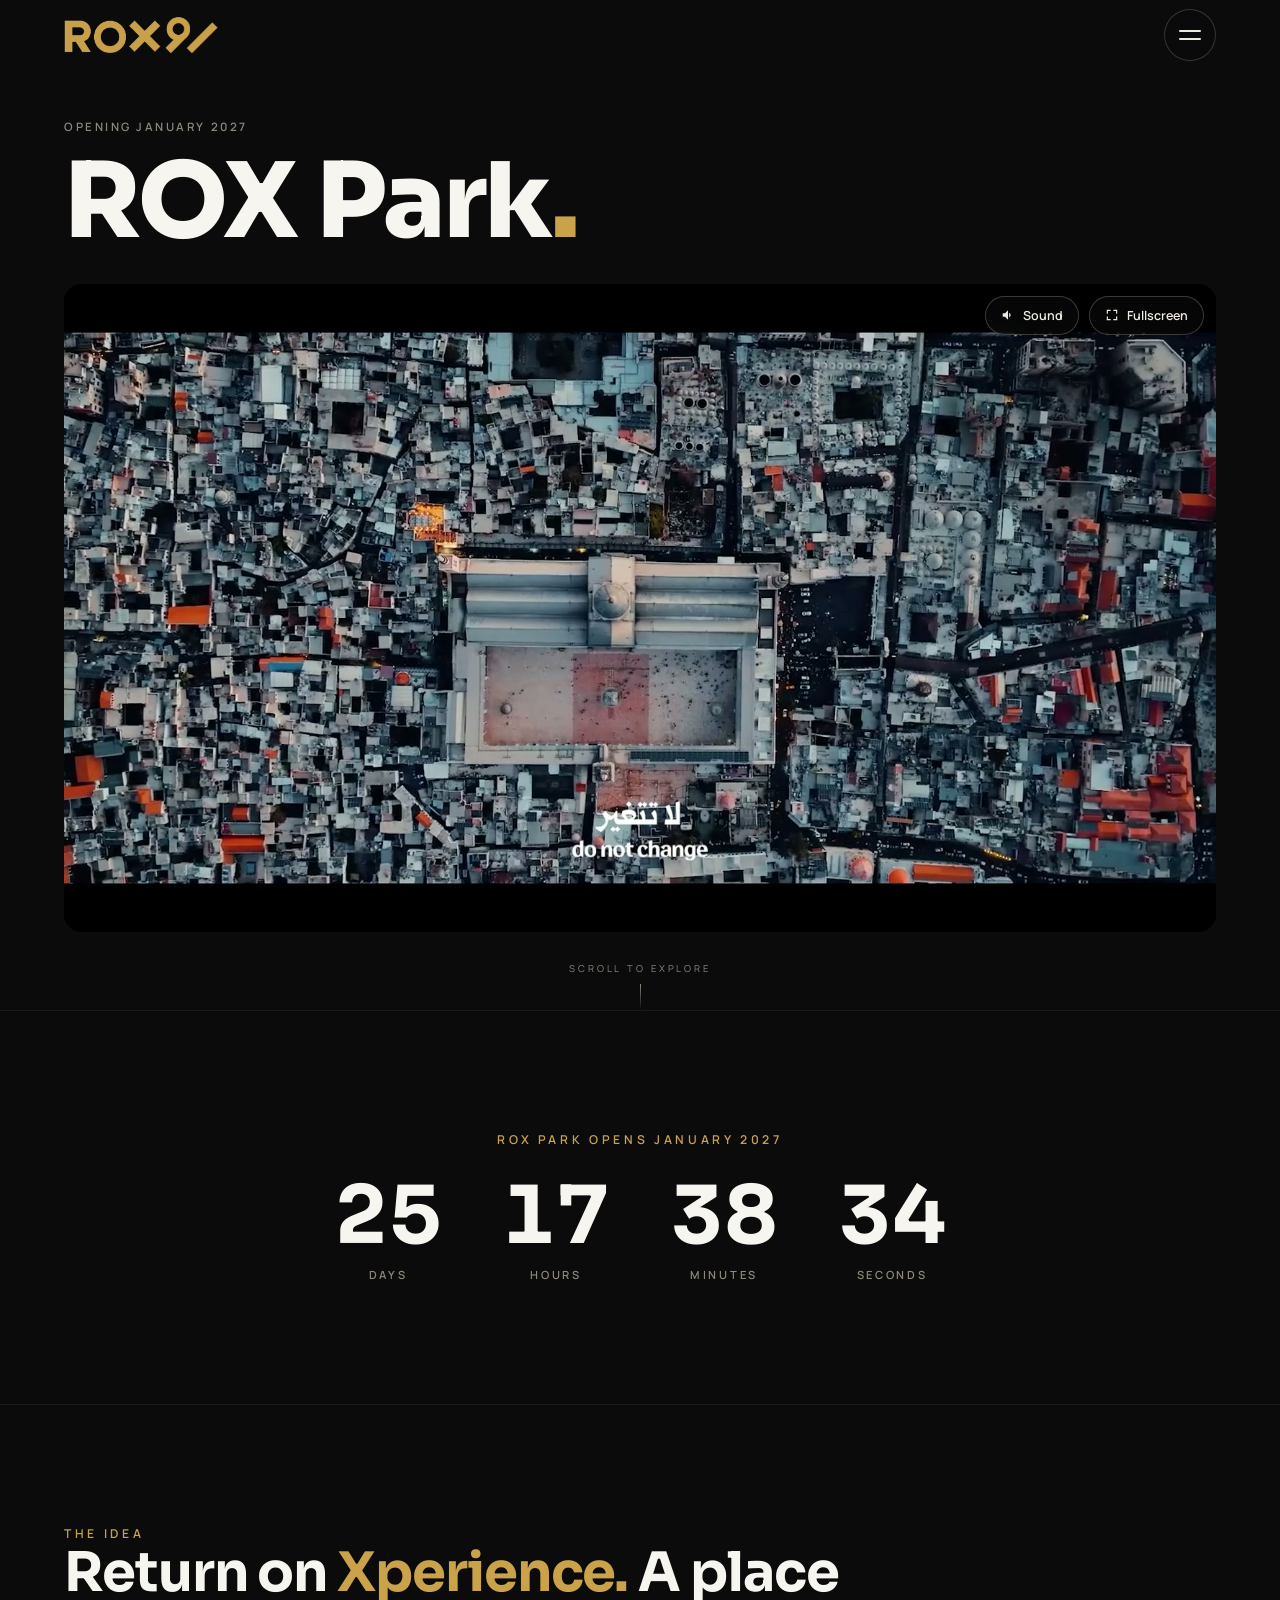
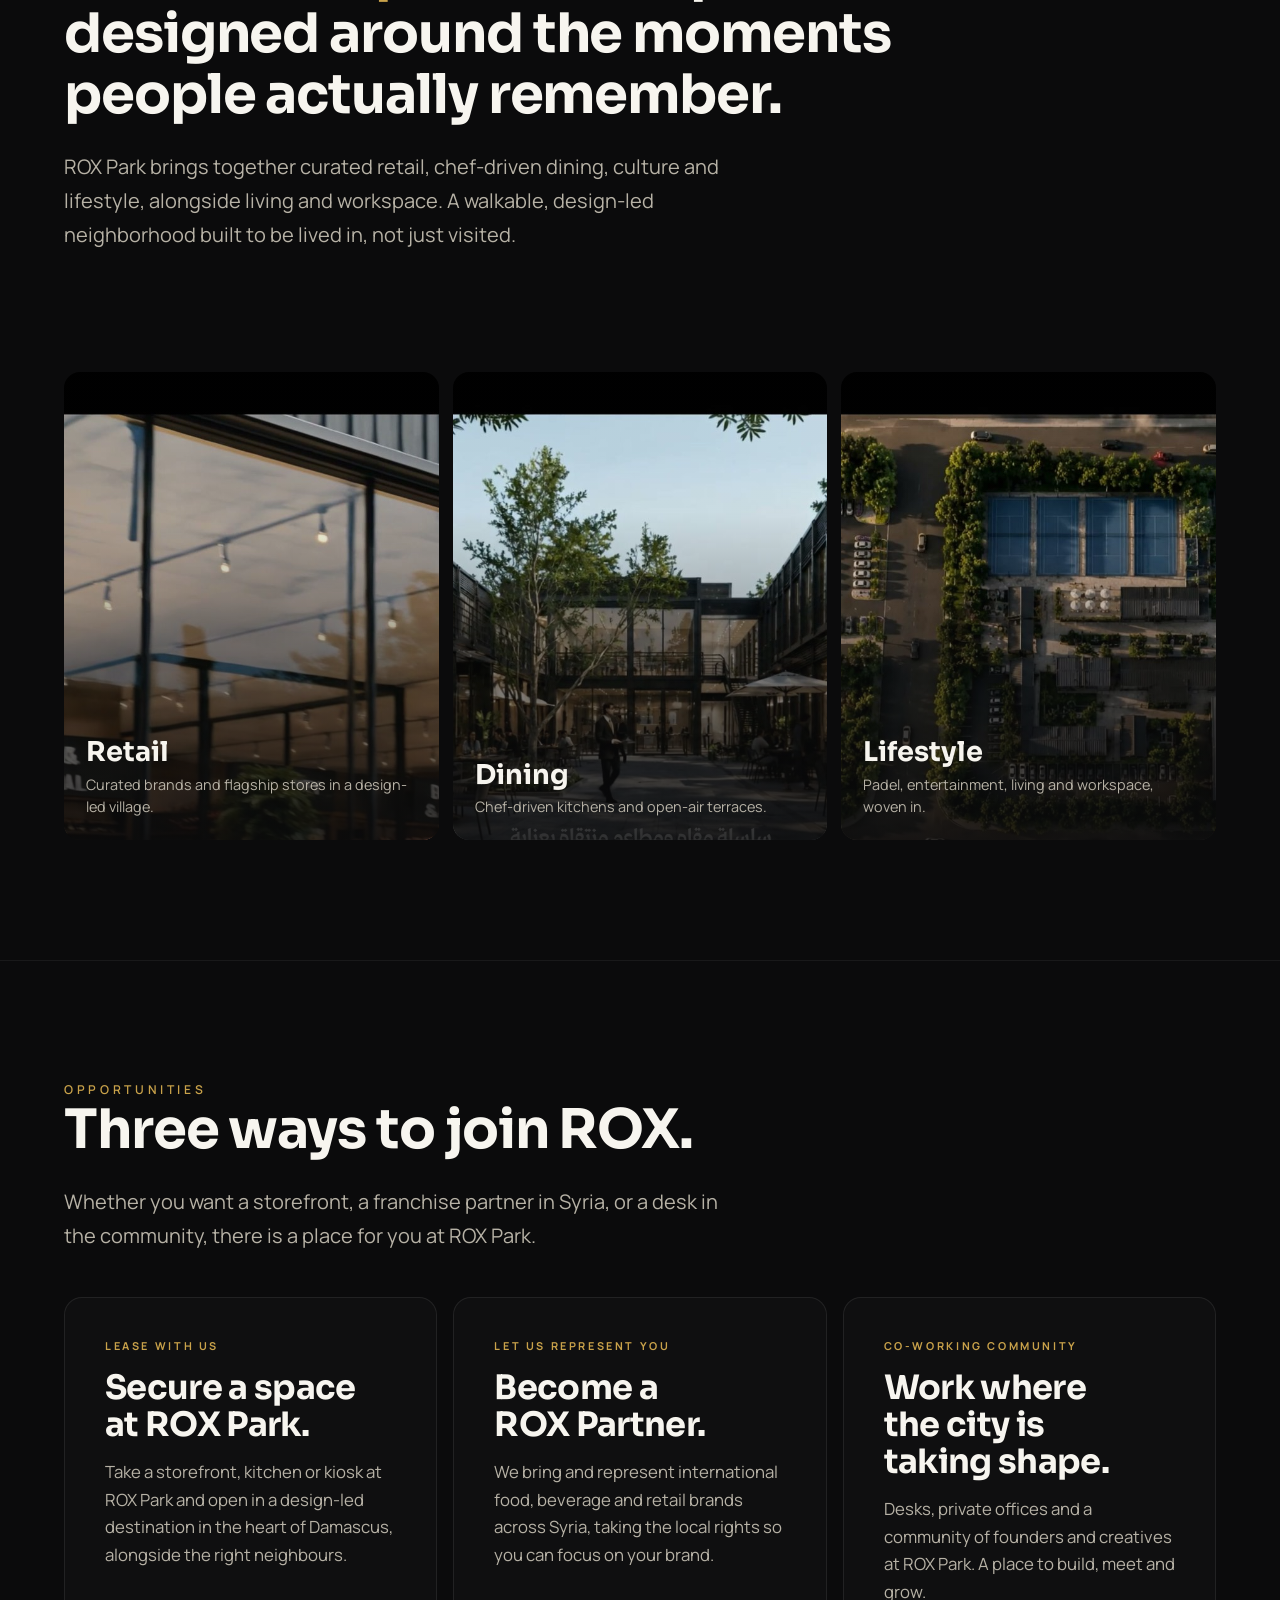
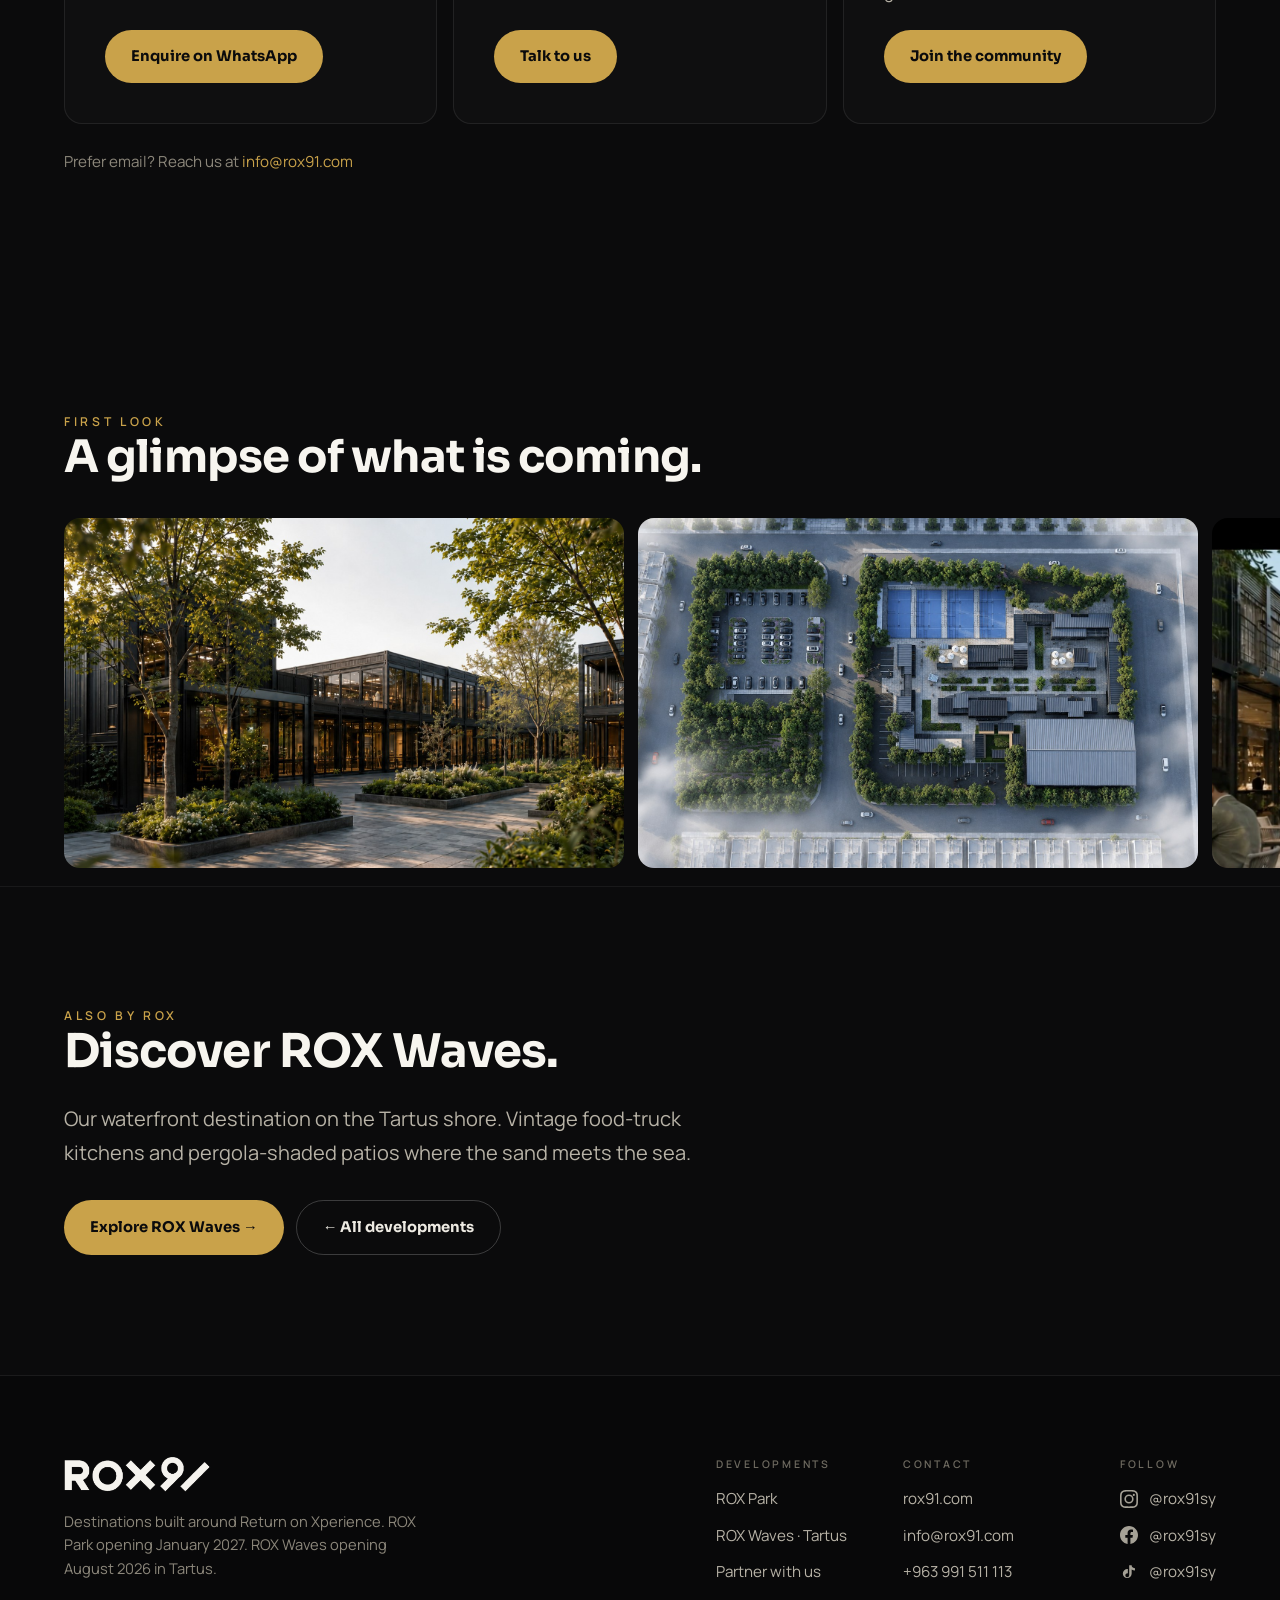
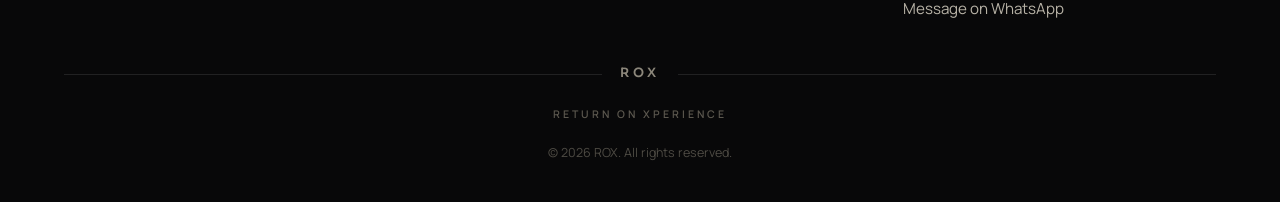
==== commit 365f9473: "New ROX Park renders (headline + gallery) + waves video-frame renders; ROX-only header; 3 CTAs (Leas" ====
--- a/park/index.html
+++ b/park/index.html
@@ -24,7 +24,7 @@
 </head>
 <body>
 
-<header class="hdr"><a href="/" aria-label="ROX home"><img class="hdr-logo proj" src="/assets/logo-rox-park.png" alt="ROX Park"></a></header>
+<header class="hdr"><a href="/" aria-label="ROX home"><img class="hdr-logo" src="/assets/rox9-logo-gold.png" alt="ROX"></a></header>
 <button class="menu-btn" aria-label="Open menu" aria-expanded="false"><span class="burger"><span></span><span></span></span></button>
 
 <div class="menu">
@@ -113,21 +113,27 @@
   <!-- F&B OPPORTUNITIES -->
   <section id="partners" class="sec" style="scroll-margin-top:70px">
     <div class="wrap">
-      <div class="eyebrow" data-reveal>F&amp;B Opportunities</div>
-      <h2 data-reveal data-d="110" style="max-width:820px">Grow your brand with ROX.</h2>
-      <p class="lead" data-reveal data-d="200">Whether you are building something local or expanding from abroad, ROX Park is your platform to reach a new audience in Syria.</p>
-      <div class="opps">
+      <div class="eyebrow" data-reveal>Opportunities</div>
+      <h2 data-reveal data-d="110" style="max-width:820px">Three ways to join ROX.</h2>
+      <p class="lead" data-reveal data-d="200">Whether you want a storefront, a franchise partner in Syria, or a desk in the community, there is a place for you at ROX Park.</p>
+      <div class="opps3">
         <div class="opp" data-reveal>
-          <div class="tag">For local brands</div>
-          <h3>Open your concept here.</h3>
-          <p>Have a café, restaurant, kiosk or retail idea? Take a space at ROX Park and put your brand in front of a design-led crowd. We help you launch in the right setting, with the right neighbours.</p>
-          <div class="cta-row"><a class="btn-gold" href="https://wa.me/963991511113?text=Hi%20ROX%2C%20I%27d%20like%20to%20open%20my%20F%26B%20or%20retail%20concept%20at%20ROX%20Park." target="_blank" rel="noopener">Enquire on WhatsApp</a></div>
+          <div class="tag">Lease with us</div>
+          <h3>Secure a space at ROX Park.</h3>
+          <p>Take a storefront, kitchen or kiosk at ROX Park and open in a design-led destination in the heart of Damascus, alongside the right neighbours.</p>
+          <div class="cta-row"><a class="btn-gold" href="https://wa.me/963991511113?text=Hi%20ROX%2C%20I%27d%20like%20to%20lease%20a%20space%20at%20ROX%20Park." target="_blank" rel="noopener">Enquire on WhatsApp</a></div>
         </div>
         <div class="opp" data-reveal>
-          <div class="tag">For international brands</div>
-          <h3>Expand into Syria.</h3>
-          <p>ROX represents and brings international food, beverage and retail brands into the Syrian market. We handle the local footprint so you can focus on your brand.</p>
-          <div class="cta-row"><a class="btn-gold" href="https://wa.me/963991511113?text=Hi%20ROX%2C%20I%20represent%20an%20international%20brand%20and%20I%27d%20like%20to%20expand%20into%20Syria%20with%20you." target="_blank" rel="noopener">Talk to us</a></div>
+          <div class="tag">Let us represent you</div>
+          <h3>Become a ROX Partner.</h3>
+          <p>We bring and represent international food, beverage and retail brands across Syria, taking the local rights so you can focus on your brand.</p>
+          <div class="cta-row"><a class="btn-gold" href="https://wa.me/963991511113?text=Hi%20ROX%2C%20I%27d%20like%20ROX%20to%20represent%20my%20brand%20in%20Syria." target="_blank" rel="noopener">Talk to us</a></div>
+        </div>
+        <div class="opp" data-reveal>
+          <div class="tag">Co-working community</div>
+          <h3>Work where the city is taking shape.</h3>
+          <p>Desks, private offices and a community of founders and creatives at ROX Park. A place to build, meet and grow.</p>
+          <div class="cta-row"><a class="btn-gold" href="https://wa.me/963991511113?text=Hi%20ROX%2C%20I%27m%20interested%20in%20the%20co-working%20community%20at%20ROX%20Park." target="_blank" rel="noopener">Join the community</a></div>
         </div>
       </div>
       <div data-reveal data-d="200" style="margin-top:26px;color:var(--muted2);font-size:.95rem">Prefer email? Reach us at <a href="mailto:info@rox91.com">info@rox91.com</a></div>
@@ -143,6 +149,7 @@
   </section>
   <div class="gal">
     <div class="g" style="background-image:url(/assets/hero-dusk.jpg)"></div>
+    <div class="g" style="background-image:url(/assets/park-aerial.jpg)"></div>
     <div class="g" style="background-image:url(/assets/plaza.jpg)"></div>
     <div class="g" style="background-image:url(/assets/storefront.jpg)"></div>
     <div class="g" style="background-image:url(/assets/entrance.jpg)"></div>
--- a/assets/site.css
+++ b/assets/site.css
@@ -170,6 +170,8 @@
 .opp h3{font-family:var(--sora);font-weight:700;font-size:clamp(1.5rem,4.6vw,2.1rem);color:var(--heading);line-height:1.1}
 .opp p{margin-top:14px;color:var(--muted);font-size:clamp(.95rem,2.4vw,1.05rem);line-height:1.65;flex:1}
 .opp .cta-row{margin-top:24px}
+.opps3{display:grid;grid-template-columns:1fr;gap:16px;margin-top:clamp(28px,4vw,44px)}
+@media(min-width:820px){.opps3{grid-template-columns:repeat(3,1fr)}}
 
 /* footer */
 .foot{padding:clamp(48px,7vw,80px) var(--pad) 40px;border-top:1px solid var(--line);background:var(--bg2)}
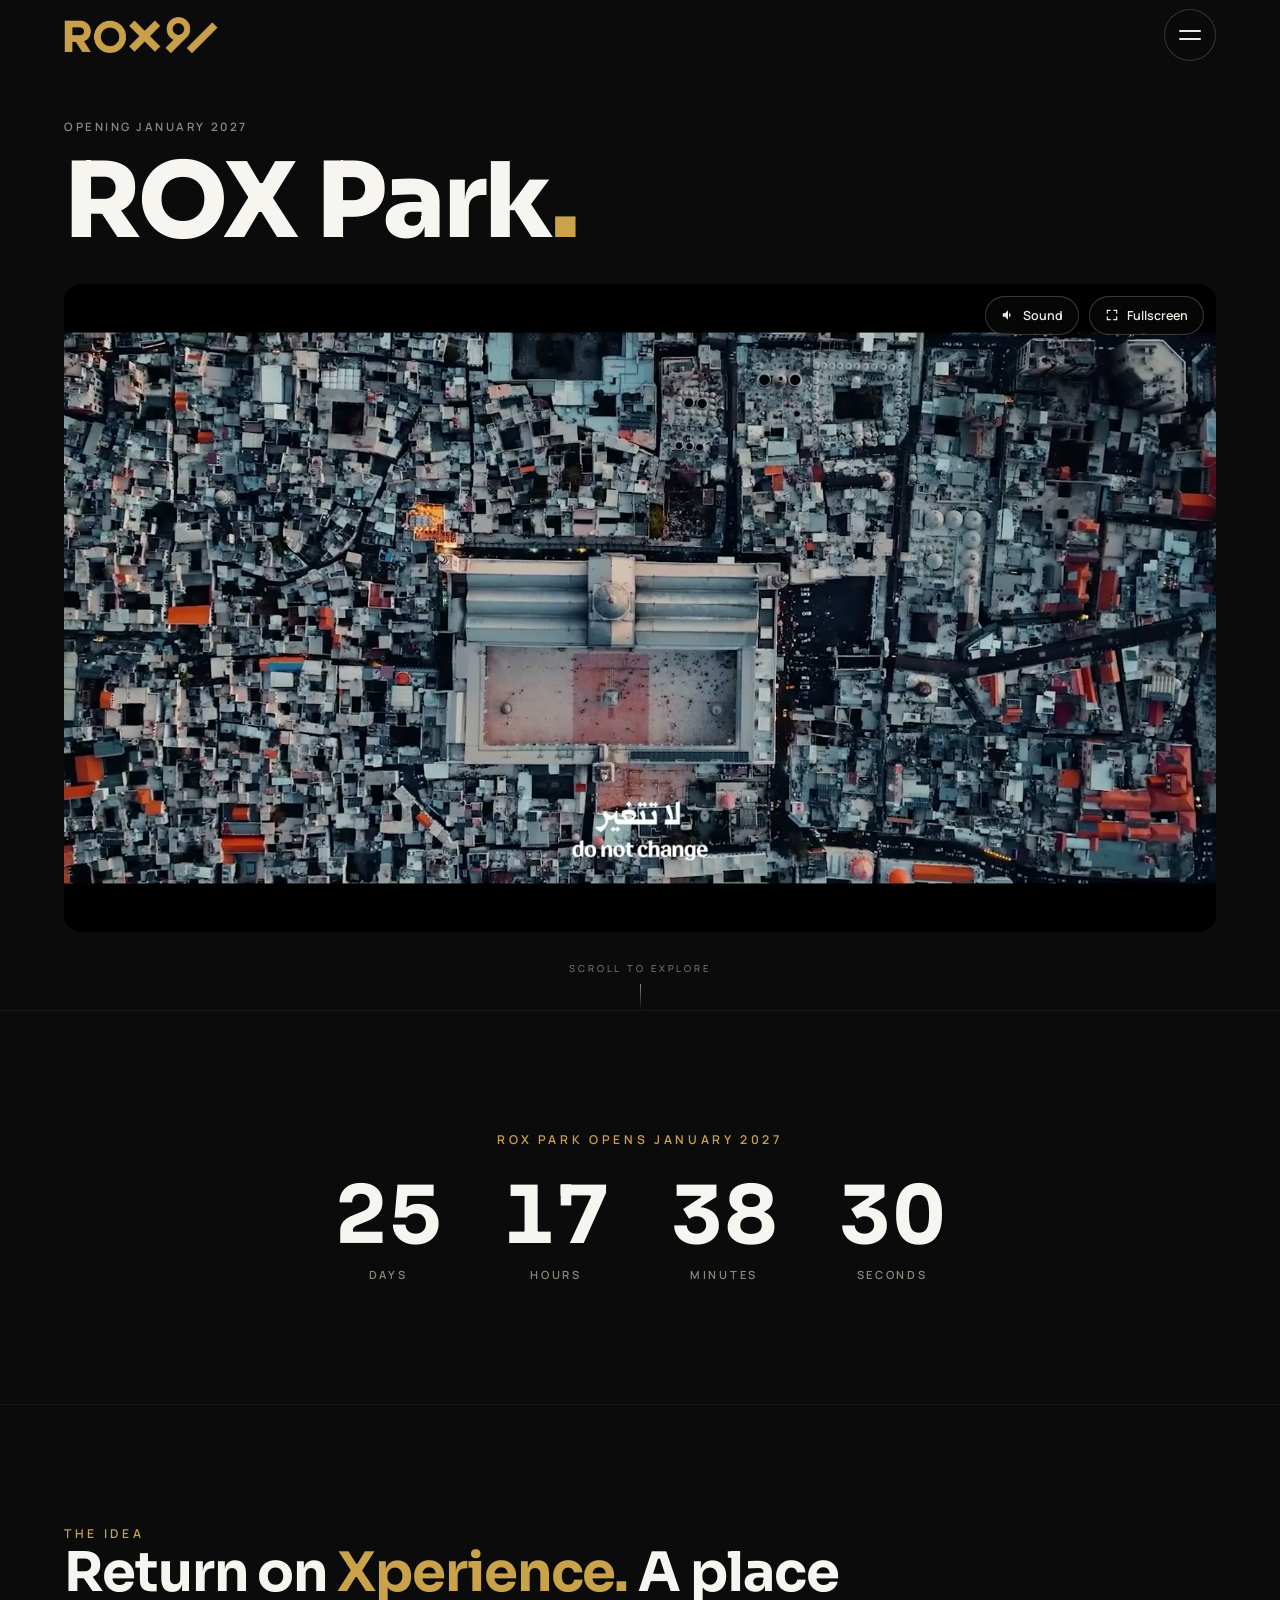
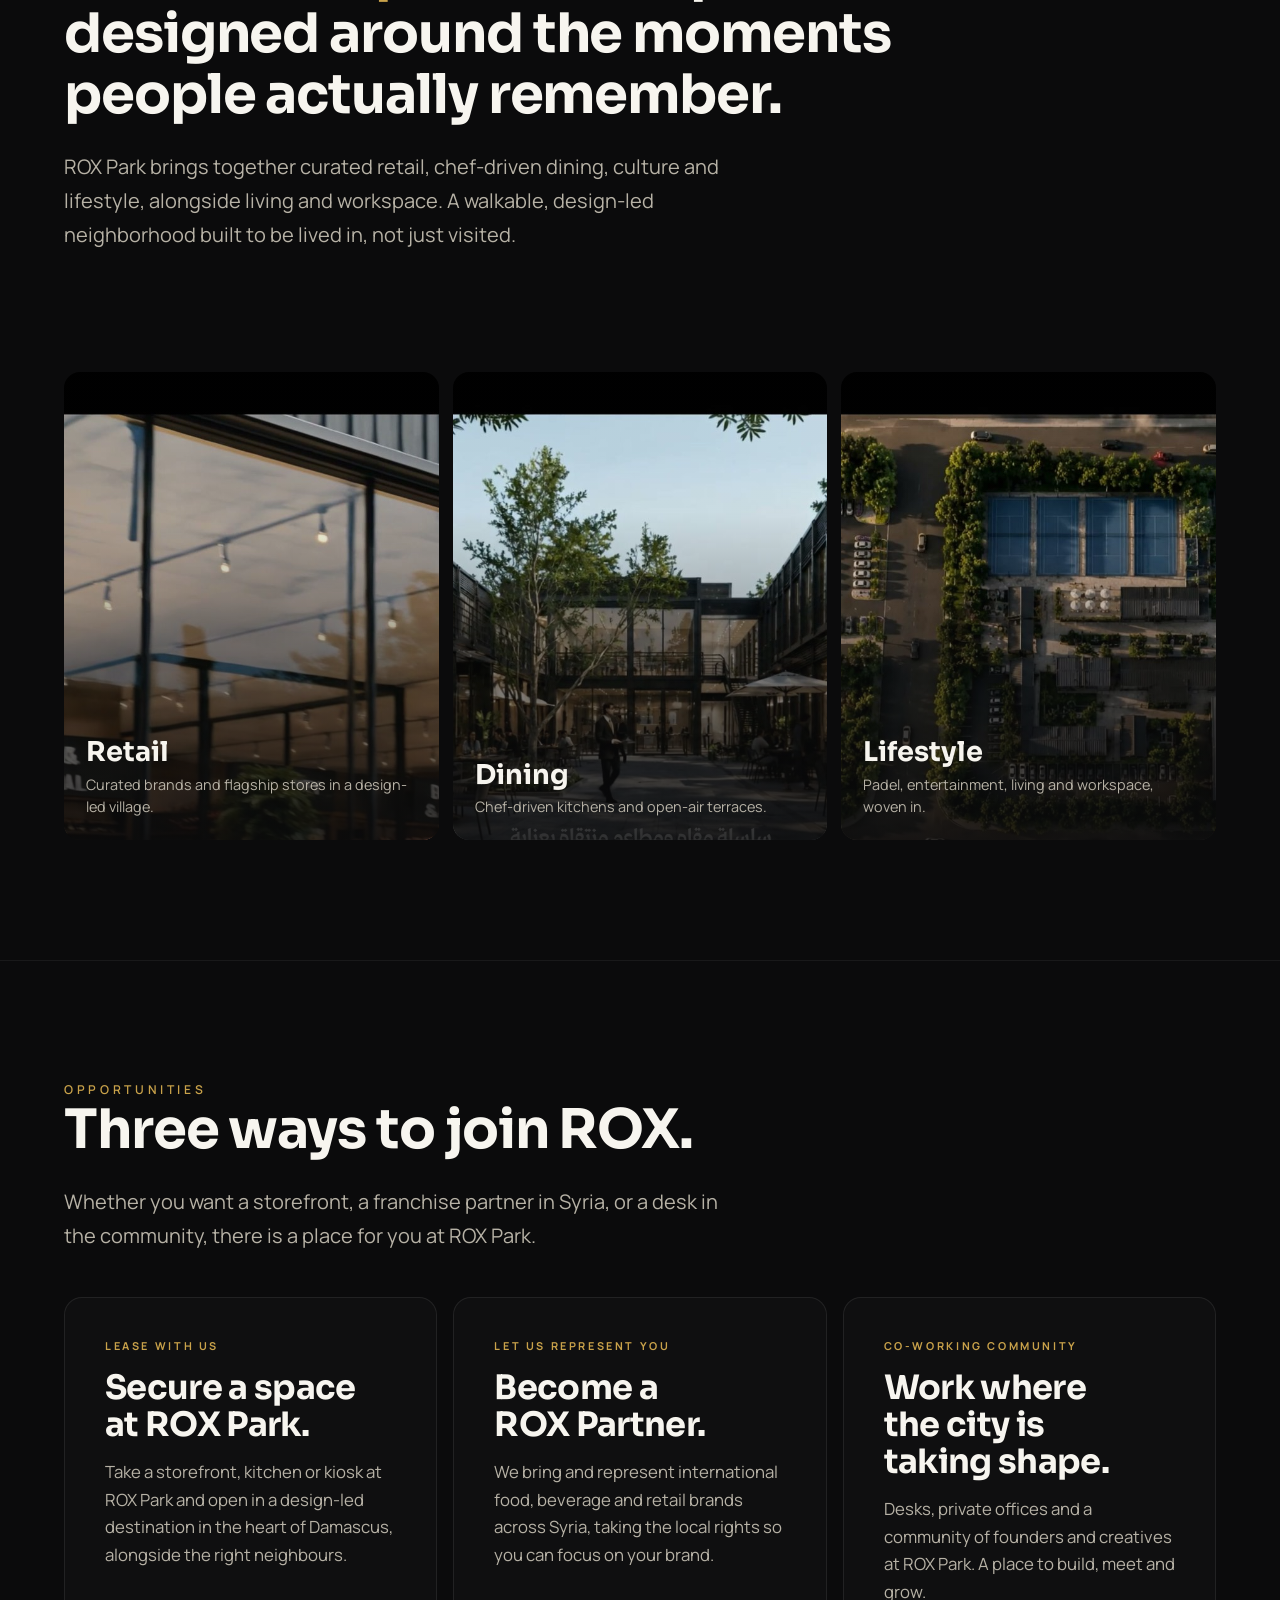
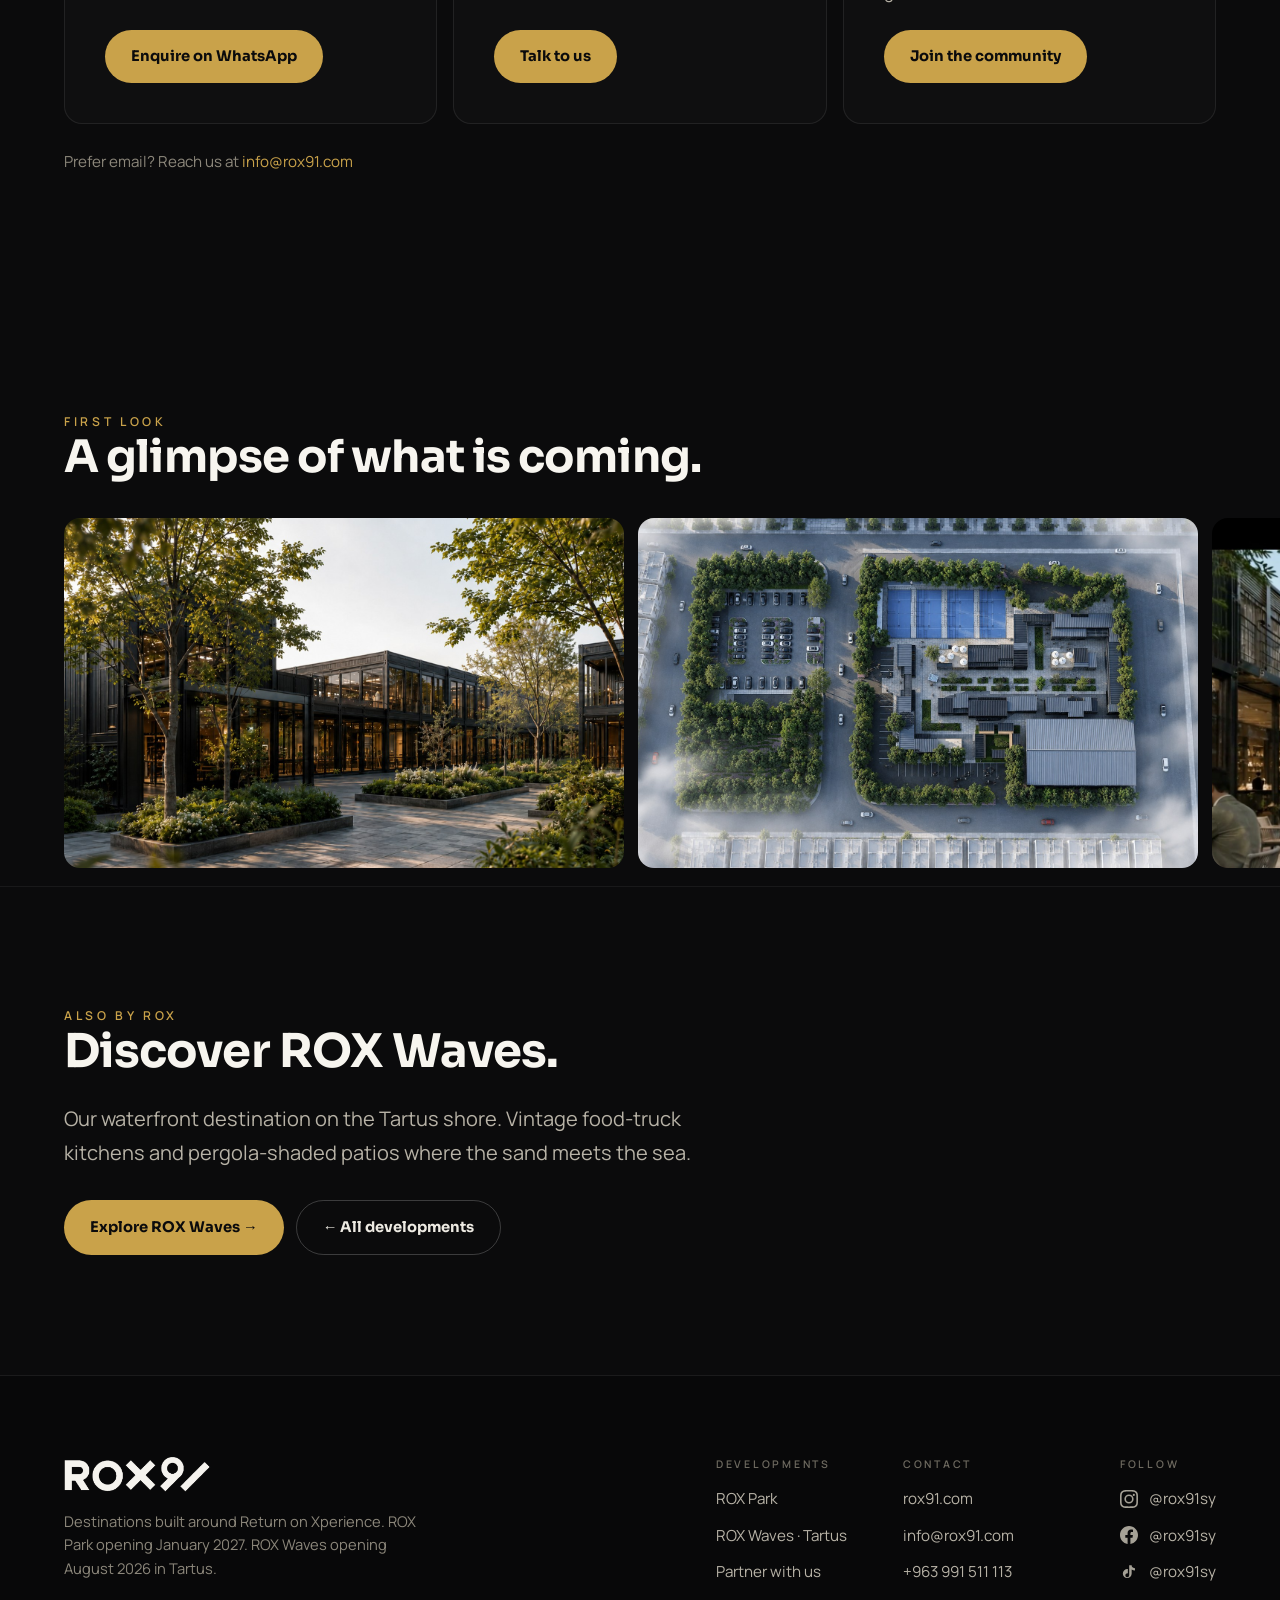
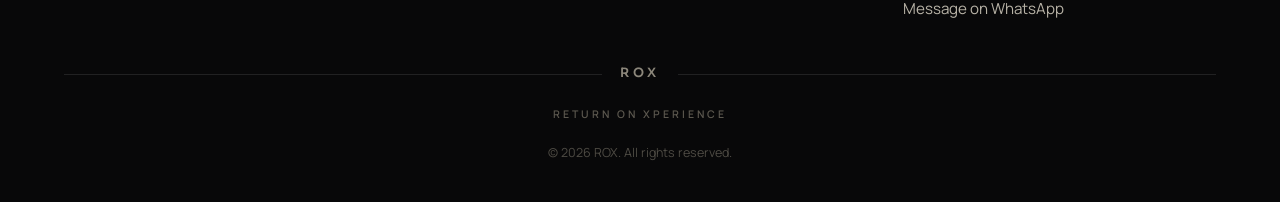
==== commit 633ae082: "Email CTAs: Cc amir@ and osama@ on all info@ links" ====
--- a/park/index.html
+++ b/park/index.html
@@ -136,7 +136,7 @@
           <div class="cta-row"><a class="btn-gold" href="https://wa.me/963991511113?text=Hi%20ROX%2C%20I%27m%20interested%20in%20the%20co-working%20community%20at%20ROX%20Park." target="_blank" rel="noopener">Join the community</a></div>
         </div>
       </div>
-      <div data-reveal data-d="200" style="margin-top:26px;color:var(--muted2);font-size:.95rem">Prefer email? Reach us at <a href="mailto:info@rox91.com">info@rox91.com</a></div>
+      <div data-reveal data-d="200" style="margin-top:26px;color:var(--muted2);font-size:.95rem">Prefer email? Reach us at <a href="mailto:info@rox91.com?cc=amir@rox91.com,osama@rox91.com">info@rox91.com</a></div>
     </div>
   </section>
 
@@ -184,7 +184,7 @@
         </div></div>
         <div class="foot-col"><h4>Contact</h4><div class="links">
           <a href="https://rox91.com">rox91.com</a>
-          <a href="mailto:info@rox91.com">info@rox91.com</a>
+          <a href="mailto:info@rox91.com?cc=amir@rox91.com,osama@rox91.com">info@rox91.com</a>
           <a href="tel:+963991511113">+963 991 511 113</a>
           <a href="https://wa.me/963991511113?text=Hi%20ROX%2C%20I%27m%20interested%20in%20an%20F%26B%20partnership%20and%20bringing%20my%20brand%20to%20your%20destinations%20in%20Syria." target="_blank" rel="noopener">Message on WhatsApp</a>
         </div></div>
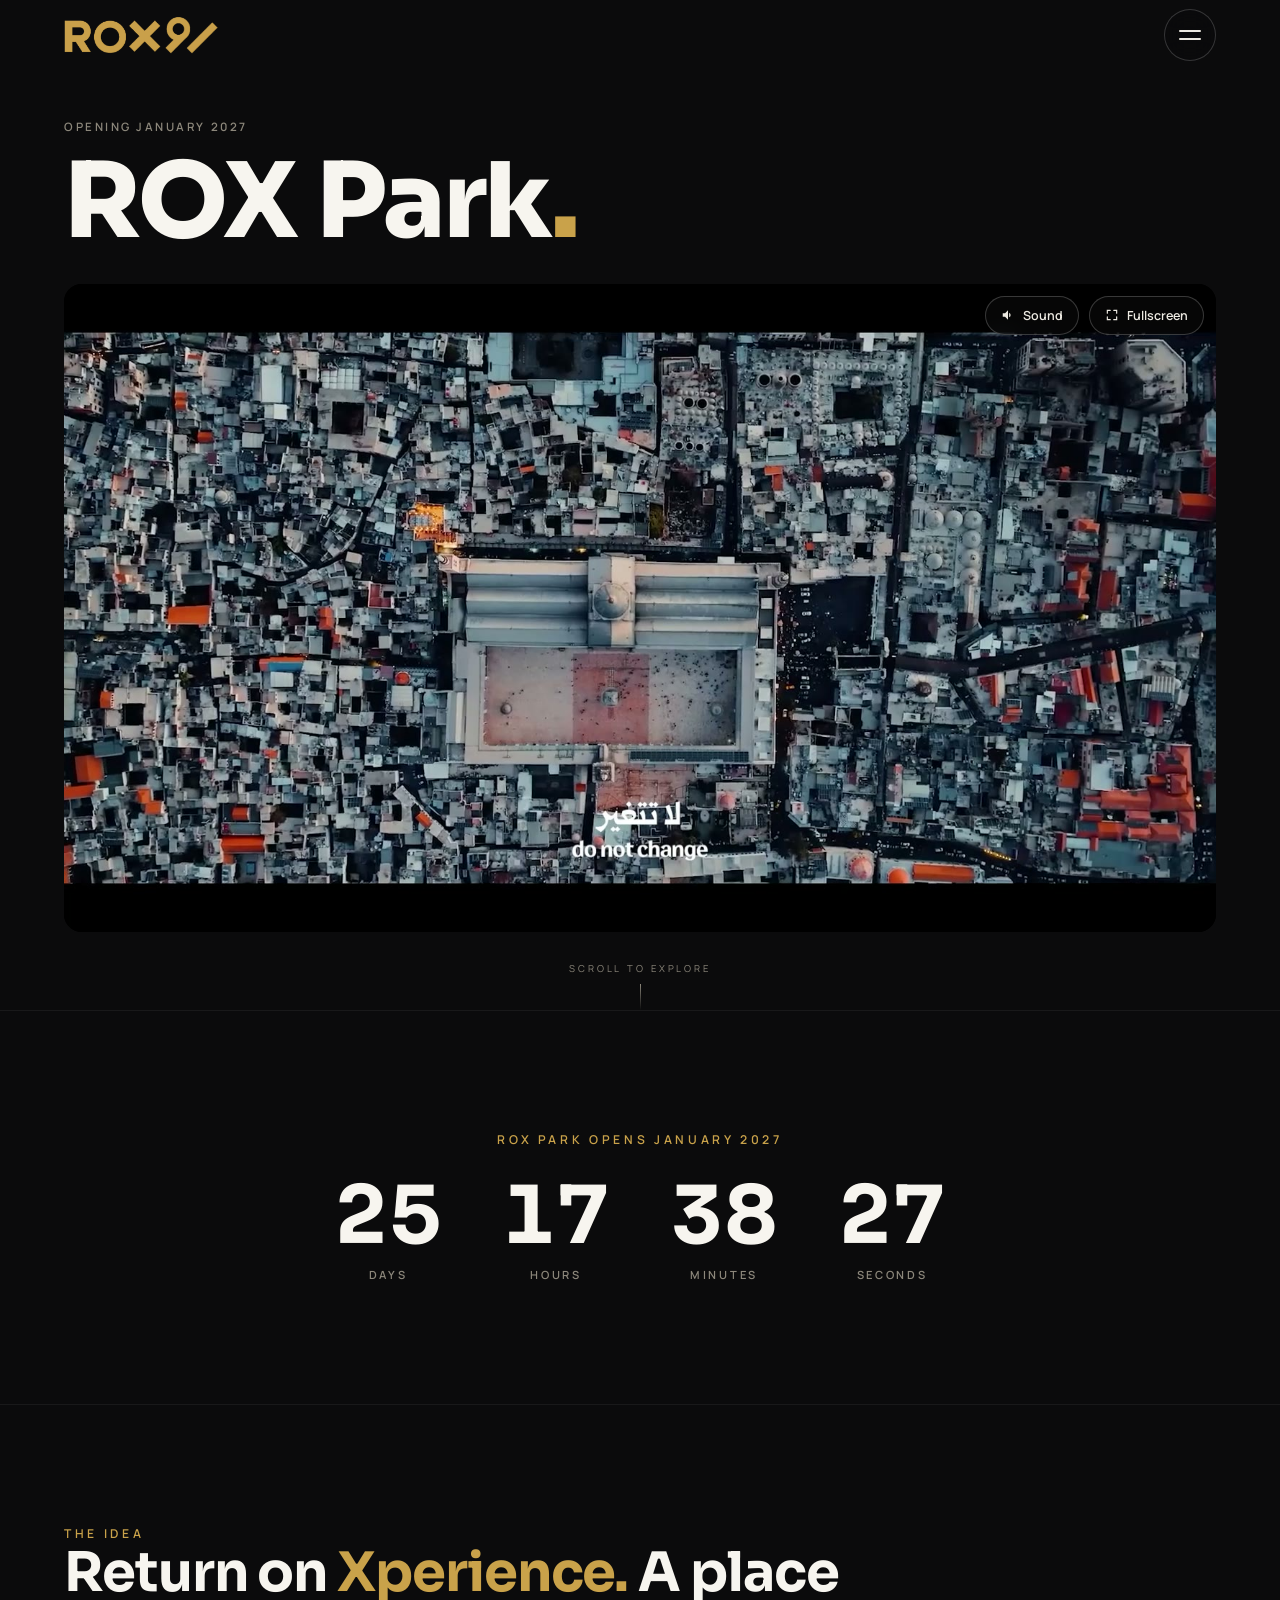
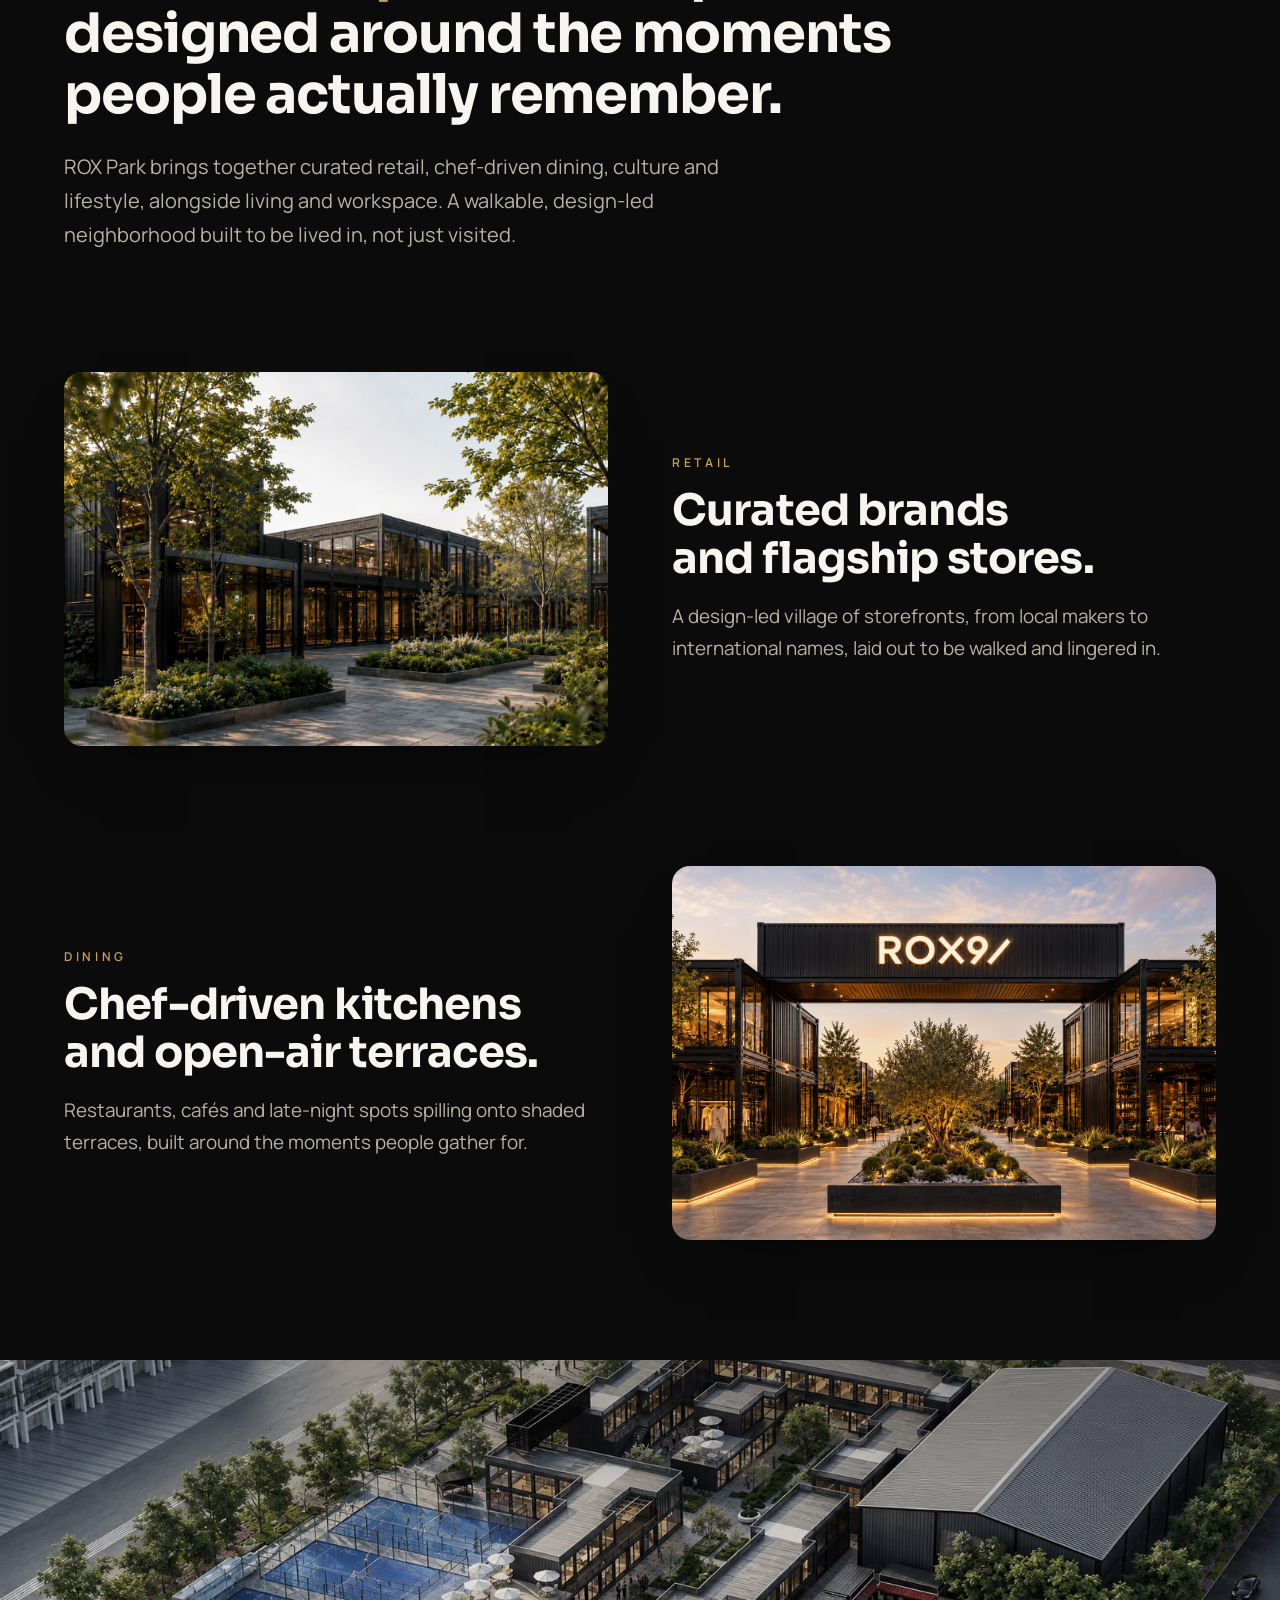
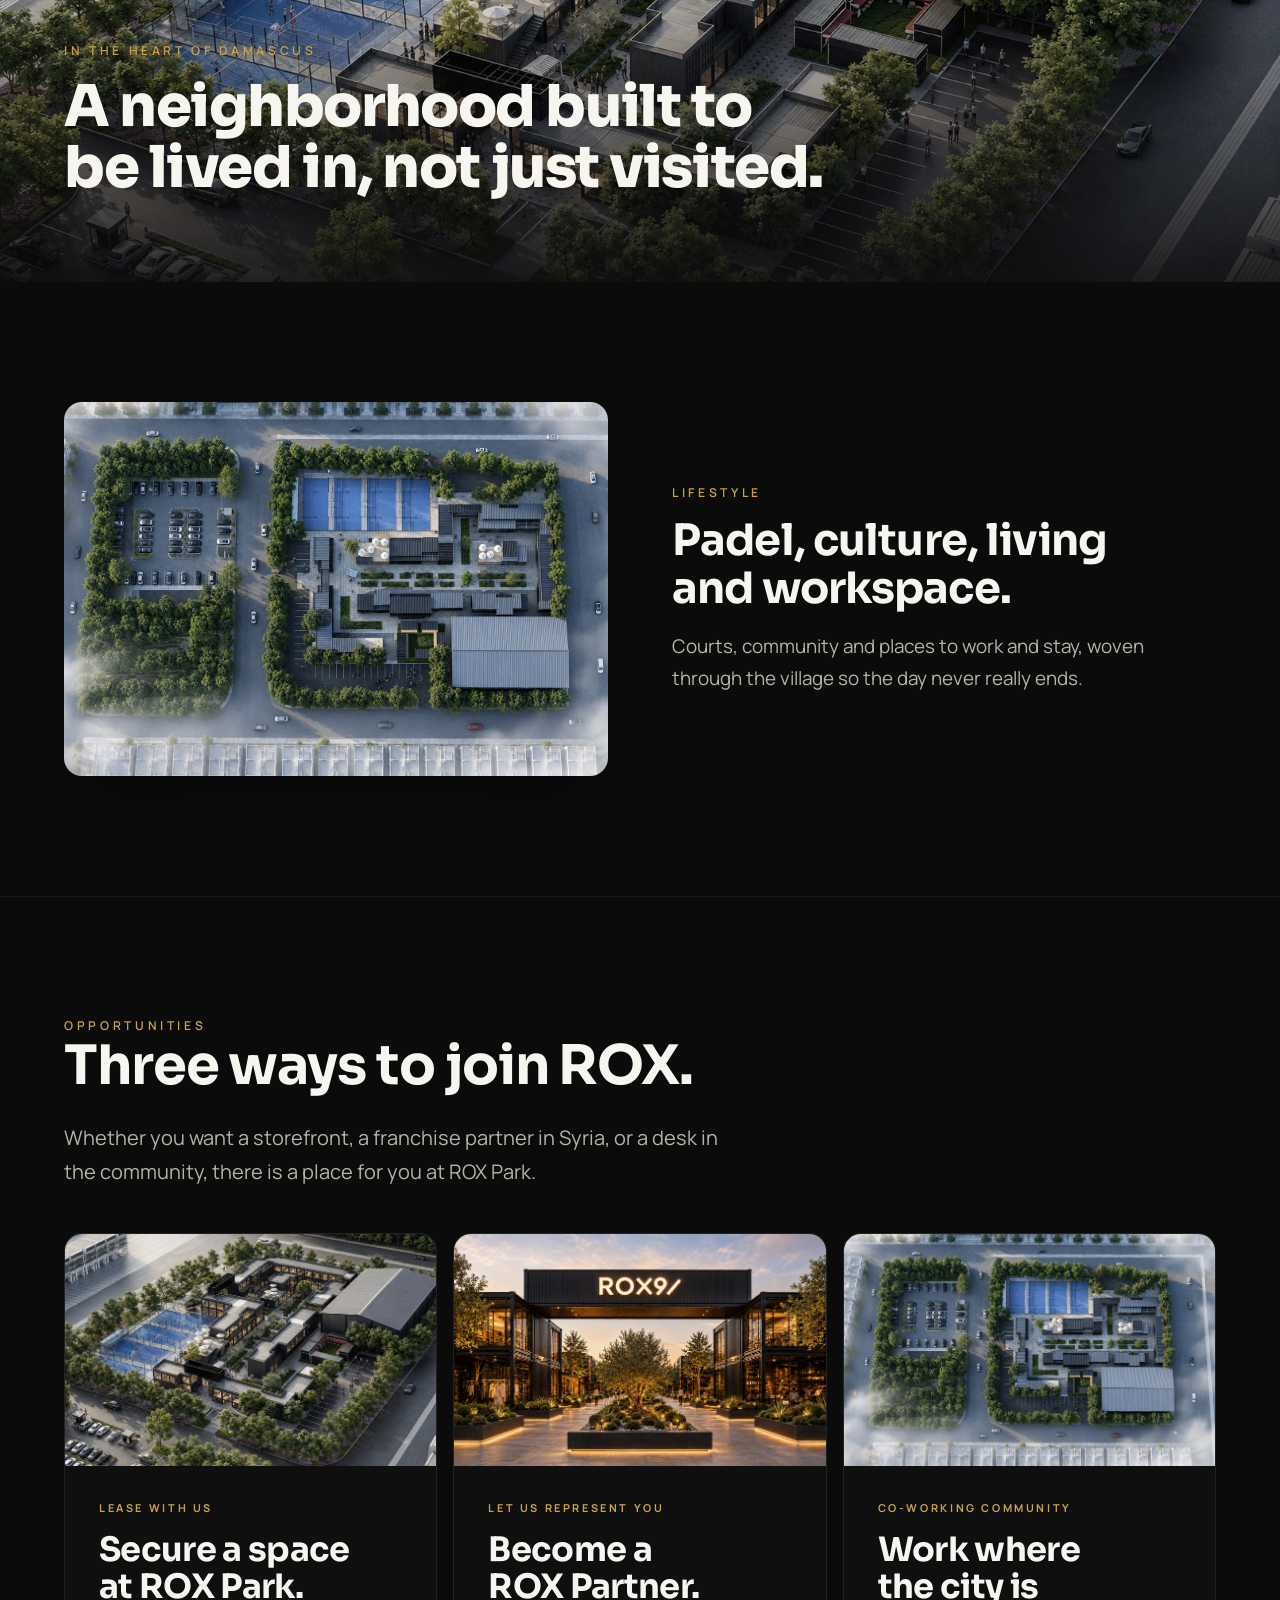
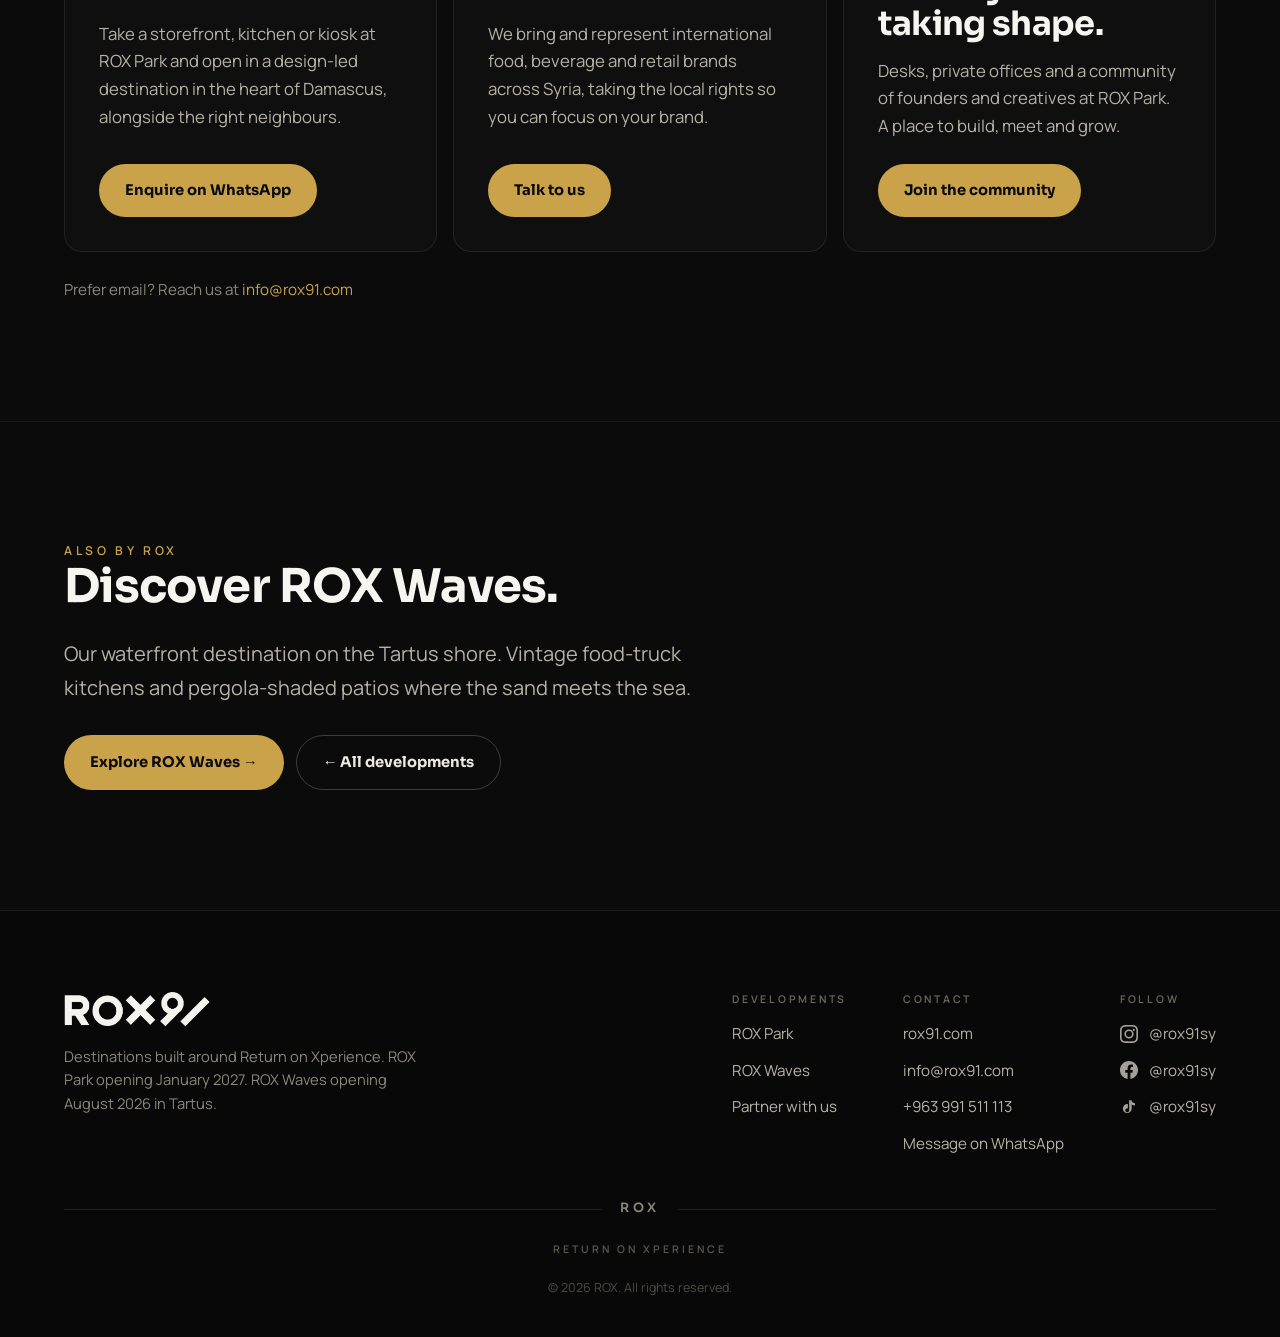
==== commit a983d0b6: "Editorial redesign: weave official renders throughout Park & Waves, drop subtitled video frames, add" ====
--- a/park/index.html
+++ b/park/index.html
@@ -92,20 +92,46 @@
     </div>
   </section>
 
-  <!-- CATEGORIES (3) -->
+  <!-- FEATURE: Retail -->
   <section class="sec" style="border-top:none;padding-top:0">
-    <div class="wrap cats">
-      <div class="cat" data-reveal>
-        <div class="cat-img" style="background-image:url(/assets/storefront.jpg)"></div><div class="cat-grad"></div>
-        <div class="cat-body"><div class="cat-title">Retail</div><div class="cat-desc">Curated brands and flagship stores in a design-led village.</div></div>
-      </div>
-      <div class="cat" data-reveal>
-        <div class="cat-img" style="background-image:url(/assets/plaza.jpg)"></div><div class="cat-grad"></div>
-        <div class="cat-body"><div class="cat-title">Dining</div><div class="cat-desc">Chef-driven kitchens and open-air terraces.</div></div>
-      </div>
-      <div class="cat" data-reveal>
-        <div class="cat-img" style="background-image:url(/assets/park-lifestyle.jpg)"></div><div class="cat-grad"></div>
-        <div class="cat-body"><div class="cat-title">Lifestyle</div><div class="cat-desc">Padel, entertainment, living and workspace, woven in.</div></div>
+    <div class="wrap feat">
+      <div class="feat-img" data-reveal style="background-image:url(/assets/hero-dusk.jpg)"></div>
+      <div class="feat-copy" data-reveal data-d="120">
+        <div class="eyebrow">Retail</div>
+        <h3>Curated brands and flagship stores.</h3>
+        <p>A design-led village of storefronts, from local makers to international names, laid out to be walked and lingered in.</p>
+      </div>
+    </div>
+  </section>
+
+  <!-- FEATURE: Dining -->
+  <section class="sec" style="border-top:none;padding-top:0">
+    <div class="wrap feat rev">
+      <div class="feat-img" data-reveal style="background-image:url(/assets/park-hero.jpg)"></div>
+      <div class="feat-copy" data-reveal data-d="120">
+        <div class="eyebrow">Dining</div>
+        <h3>Chef-driven kitchens and open-air terraces.</h3>
+        <p>Restaurants, cafés and late-night spots spilling onto shaded terraces, built around the moments people gather for.</p>
+      </div>
+    </div>
+  </section>
+
+  <!-- BAND -->
+  <section class="band" style="background-image:url(/assets/entrance.jpg)">
+    <div class="band-inner" data-reveal>
+      <div class="eyebrow">In the heart of Damascus</div>
+      <h2>A neighborhood built to be lived in, not just visited.</h2>
+    </div>
+  </section>
+
+  <!-- FEATURE: Lifestyle -->
+  <section class="sec" style="border-top:none">
+    <div class="wrap feat">
+      <div class="feat-img" data-reveal style="background-image:url(/assets/park-aerial.jpg)"></div>
+      <div class="feat-copy" data-reveal data-d="120">
+        <div class="eyebrow">Lifestyle</div>
+        <h3>Padel, culture, living and workspace.</h3>
+        <p>Courts, community and places to work and stay, woven through the village so the day never really ends.</p>
       </div>
     </div>
   </section>
@@ -118,42 +144,36 @@
       <p class="lead" data-reveal data-d="200">Whether you want a storefront, a franchise partner in Syria, or a desk in the community, there is a place for you at ROX Park.</p>
       <div class="opps3">
         <div class="opp" data-reveal>
+        <div class="opp-img" style="background-image:url(/assets/entrance.jpg)"></div>
+        <div class="opp-body">
           <div class="tag">Lease with us</div>
           <h3>Secure a space at ROX Park.</h3>
           <p>Take a storefront, kitchen or kiosk at ROX Park and open in a design-led destination in the heart of Damascus, alongside the right neighbours.</p>
           <div class="cta-row"><a class="btn-gold" href="https://wa.me/963991511113?text=Hi%20ROX%2C%20I%27d%20like%20to%20lease%20a%20space%20at%20ROX%20Park." target="_blank" rel="noopener">Enquire on WhatsApp</a></div>
         </div>
+        </div>
         <div class="opp" data-reveal>
+        <div class="opp-img" style="background-image:url(/assets/park-hero.jpg)"></div>
+        <div class="opp-body">
           <div class="tag">Let us represent you</div>
           <h3>Become a ROX Partner.</h3>
           <p>We bring and represent international food, beverage and retail brands across Syria, taking the local rights so you can focus on your brand.</p>
           <div class="cta-row"><a class="btn-gold" href="https://wa.me/963991511113?text=Hi%20ROX%2C%20I%27d%20like%20ROX%20to%20represent%20my%20brand%20in%20Syria." target="_blank" rel="noopener">Talk to us</a></div>
         </div>
+        </div>
         <div class="opp" data-reveal>
+        <div class="opp-img" style="background-image:url(/assets/park-aerial.jpg)"></div>
+        <div class="opp-body">
           <div class="tag">Co-working community</div>
           <h3>Work where the city is taking shape.</h3>
           <p>Desks, private offices and a community of founders and creatives at ROX Park. A place to build, meet and grow.</p>
           <div class="cta-row"><a class="btn-gold" href="https://wa.me/963991511113?text=Hi%20ROX%2C%20I%27m%20interested%20in%20the%20co-working%20community%20at%20ROX%20Park." target="_blank" rel="noopener">Join the community</a></div>
         </div>
+        </div>
       </div>
       <div data-reveal data-d="200" style="margin-top:26px;color:var(--muted2);font-size:.95rem">Prefer email? Reach us at <a href="mailto:info@rox91.com?cc=amir@rox91.com,osama@rox91.com">info@rox91.com</a></div>
     </div>
   </section>
-
-  <!-- GALLERY -->
-  <section class="sec" style="border-top:none;padding-bottom:0">
-    <div class="wrap" style="margin-bottom:30px">
-      <div class="eyebrow" data-reveal>First look</div>
-      <h2 data-reveal data-d="110" style="font-size:clamp(1.6rem,4.6vw,2.8rem)">A glimpse of what is coming.</h2>
-    </div>
-  </section>
-  <div class="gal">
-    <div class="g" style="background-image:url(/assets/hero-dusk.jpg)"></div>
-    <div class="g" style="background-image:url(/assets/park-aerial.jpg)"></div>
-    <div class="g" style="background-image:url(/assets/plaza.jpg)"></div>
-    <div class="g" style="background-image:url(/assets/storefront.jpg)"></div>
-    <div class="g" style="background-image:url(/assets/entrance.jpg)"></div>
-  </div>
 
   <!-- SWITCH -->
   <section class="sec">
@@ -179,7 +199,7 @@
       <div class="foot-cols">
         <div class="foot-col"><h4>Developments</h4><div class="links">
           <a href="/park/">ROX Park</a>
-          <a href="/waves/">ROX Waves · Tartus</a>
+          <a href="/waves/">ROX Waves</a>
           <a href="#partners">Partner with us</a>
         </div></div>
         <div class="foot-col"><h4>Contact</h4><div class="links">
--- a/assets/site.css
+++ b/assets/site.css
@@ -164,8 +164,25 @@
 
 /* F&B opportunities */
 .opps{display:grid;grid-template-columns:1fr;gap:16px;margin-top:clamp(28px,4vw,44px)}
-.opp{border:1px solid var(--line);background:rgba(255,255,255,.02);border-radius:18px;padding:clamp(26px,5vw,40px);display:flex;flex-direction:column;transition:border-color .3s,background .3s}
+.opp{border:1px solid var(--line);background:rgba(255,255,255,.02);border-radius:18px;overflow:hidden;display:flex;flex-direction:column;transition:border-color .3s,background .3s}
 .opp:hover{border-color:rgba(201,162,74,.45);background:rgba(201,162,74,.04)}
+.opp-img{aspect-ratio:16/10;background-size:cover;background-position:center;transition:transform .9s cubic-bezier(.2,.7,.2,1)}
+.opp:hover .opp-img{transform:scale(1.05)}
+.opp-body{padding:clamp(24px,4vw,34px);display:flex;flex-direction:column;flex:1}
+
+/* editorial feature rows (image + text, alternating) */
+.feat{display:grid;grid-template-columns:1fr;gap:clamp(22px,4vw,40px);align-items:center}
+.feat-img{border-radius:18px;overflow:hidden;aspect-ratio:16/11;background-size:cover;background-position:center;box-shadow:0 30px 60px -34px rgba(0,0,0,.65)}
+.feat-copy h3{font-family:var(--sora);font-weight:700;font-size:clamp(1.6rem,4.6vw,2.7rem);line-height:1.12;letter-spacing:-.02em;color:var(--heading);text-wrap:balance}
+.feat-copy .eyebrow{margin-bottom:14px}
+.feat-copy p{margin-top:16px;color:var(--muted);font-size:clamp(1rem,2.4vw,1.18rem);line-height:1.7;max-width:540px}
+@media(min-width:860px){.feat{grid-template-columns:1fr 1fr;gap:clamp(44px,5vw,80px)}.feat.rev .feat-img{order:2}}
+/* full-bleed image band */
+.band{position:relative;min-height:clamp(340px,58vh,560px);background-size:cover;background-position:center;display:flex;align-items:flex-end;padding:clamp(40px,7vw,84px) var(--pad);overflow:hidden}
+.band::before{content:"";position:absolute;inset:0;background:linear-gradient(180deg,rgba(11,11,12,.3),rgba(11,11,12,.1) 42%,rgba(11,11,12,.88))}
+.band-inner{position:relative;max-width:var(--maxw);width:100%;margin:0 auto}
+.band-inner h2{font-family:var(--sora);font-weight:800;font-size:clamp(2rem,6vw,3.6rem);line-height:1.05;letter-spacing:-.025em;color:var(--heading);max-width:780px;text-wrap:balance}
+.band-inner .eyebrow{margin-bottom:16px}
 .opp .tag{font-size:.68rem;letter-spacing:.24em;text-transform:uppercase;color:var(--gold);font-weight:700;margin-bottom:15px}
 .opp h3{font-family:var(--sora);font-weight:700;font-size:clamp(1.5rem,4.6vw,2.1rem);color:var(--heading);line-height:1.1}
 .opp p{margin-top:14px;color:var(--muted);font-size:clamp(.95rem,2.4vw,1.05rem);line-height:1.65;flex:1}
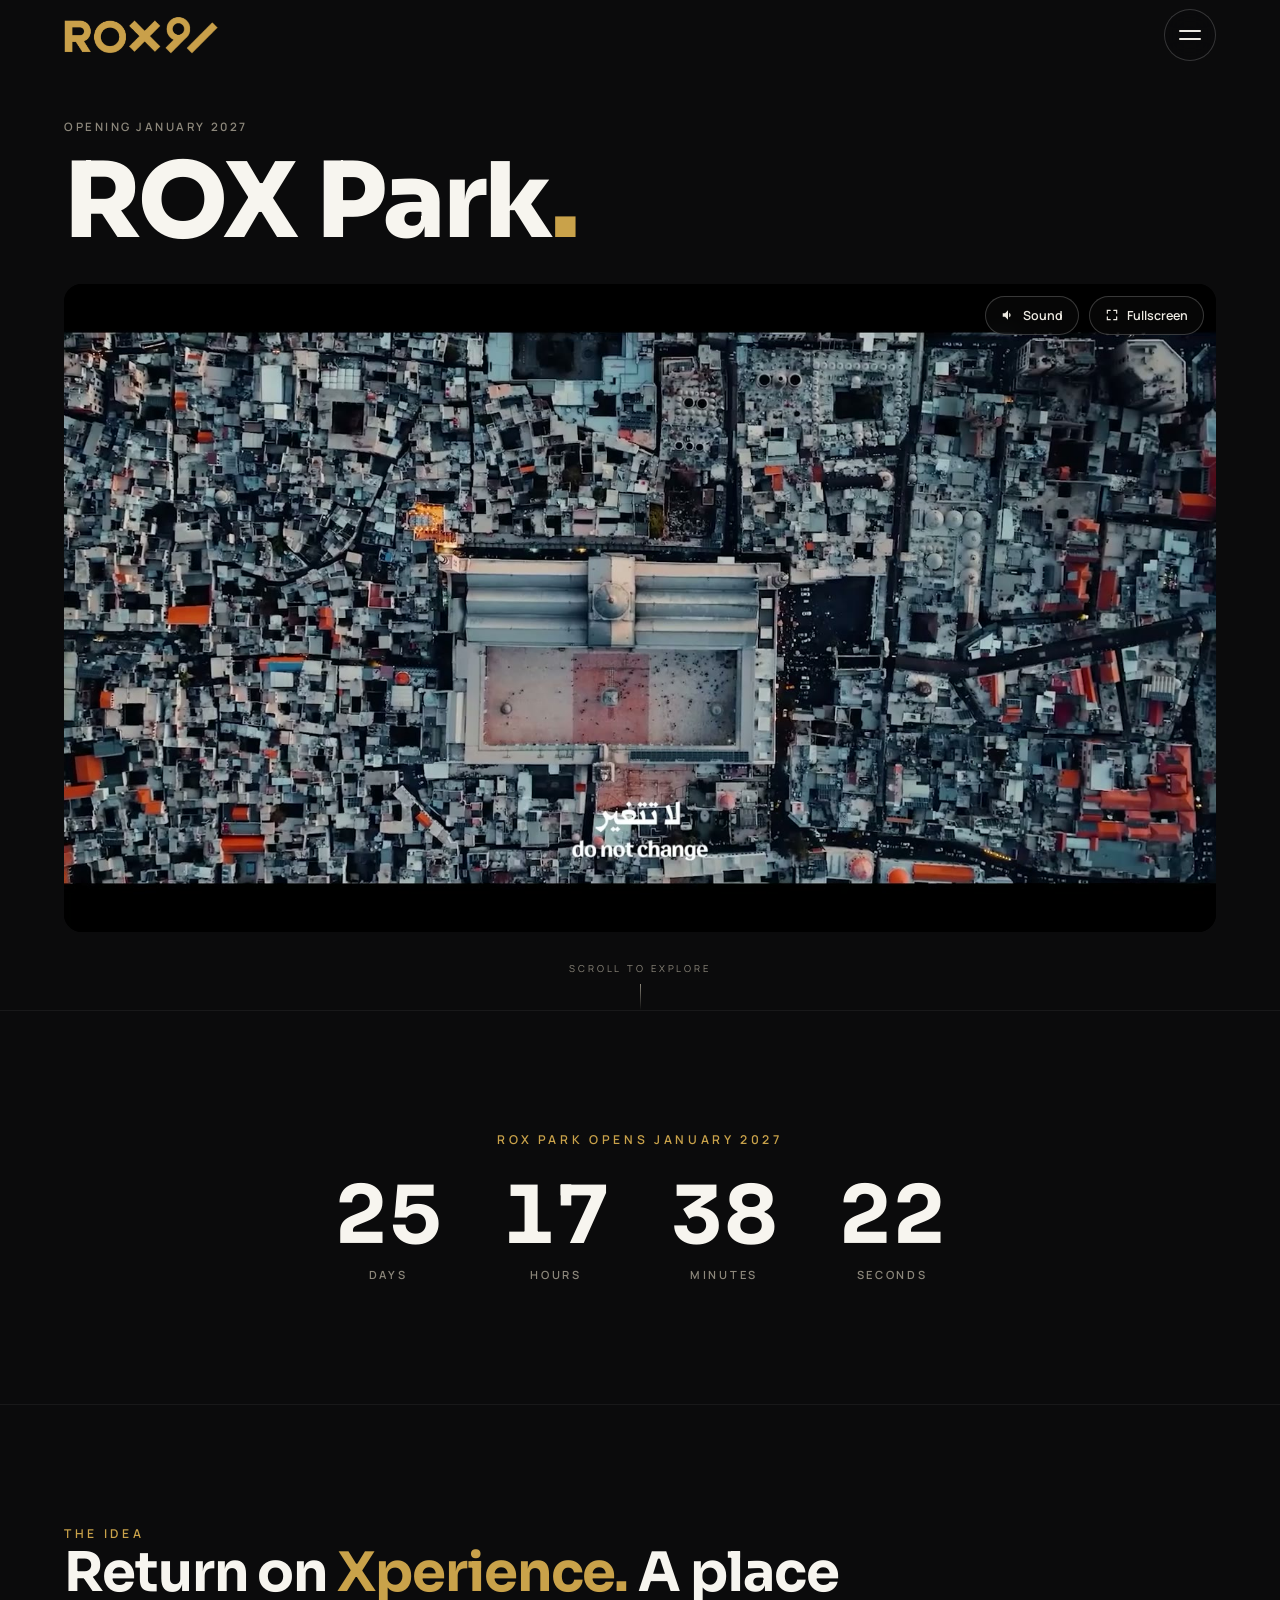
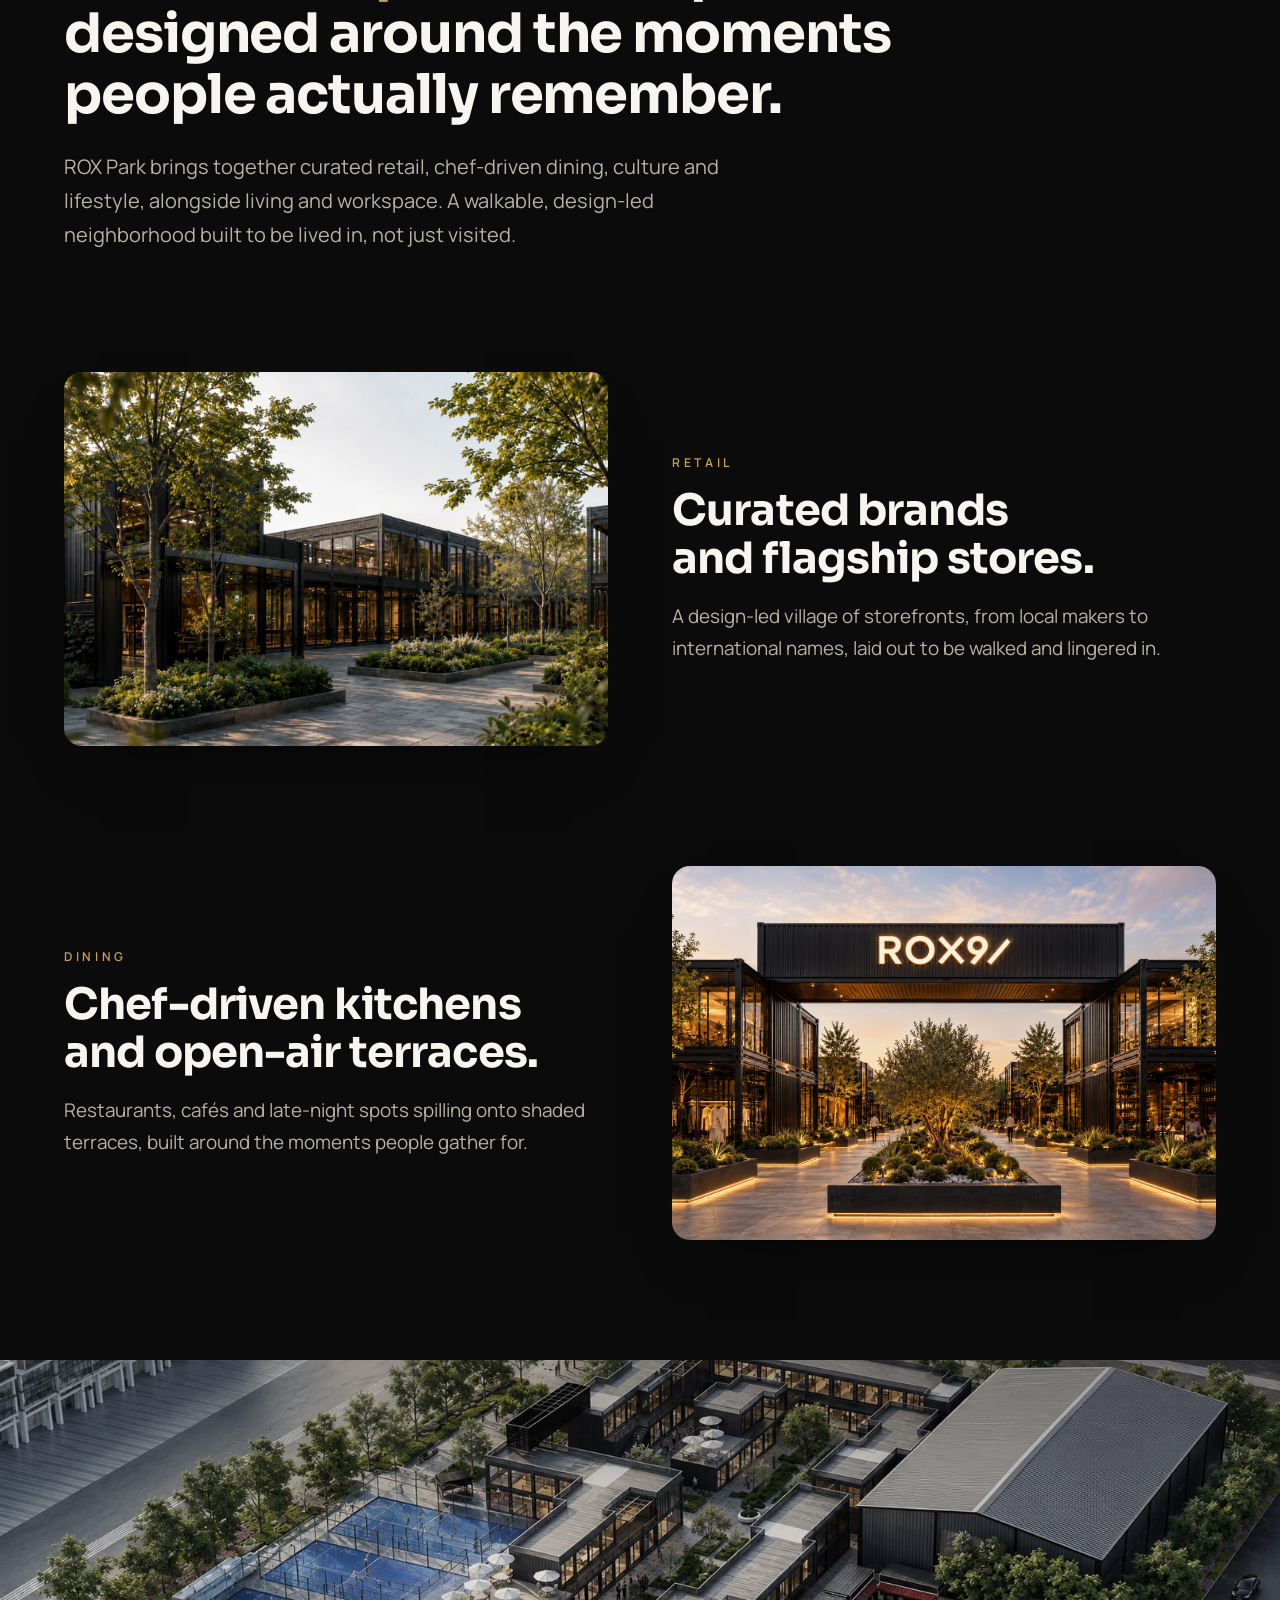
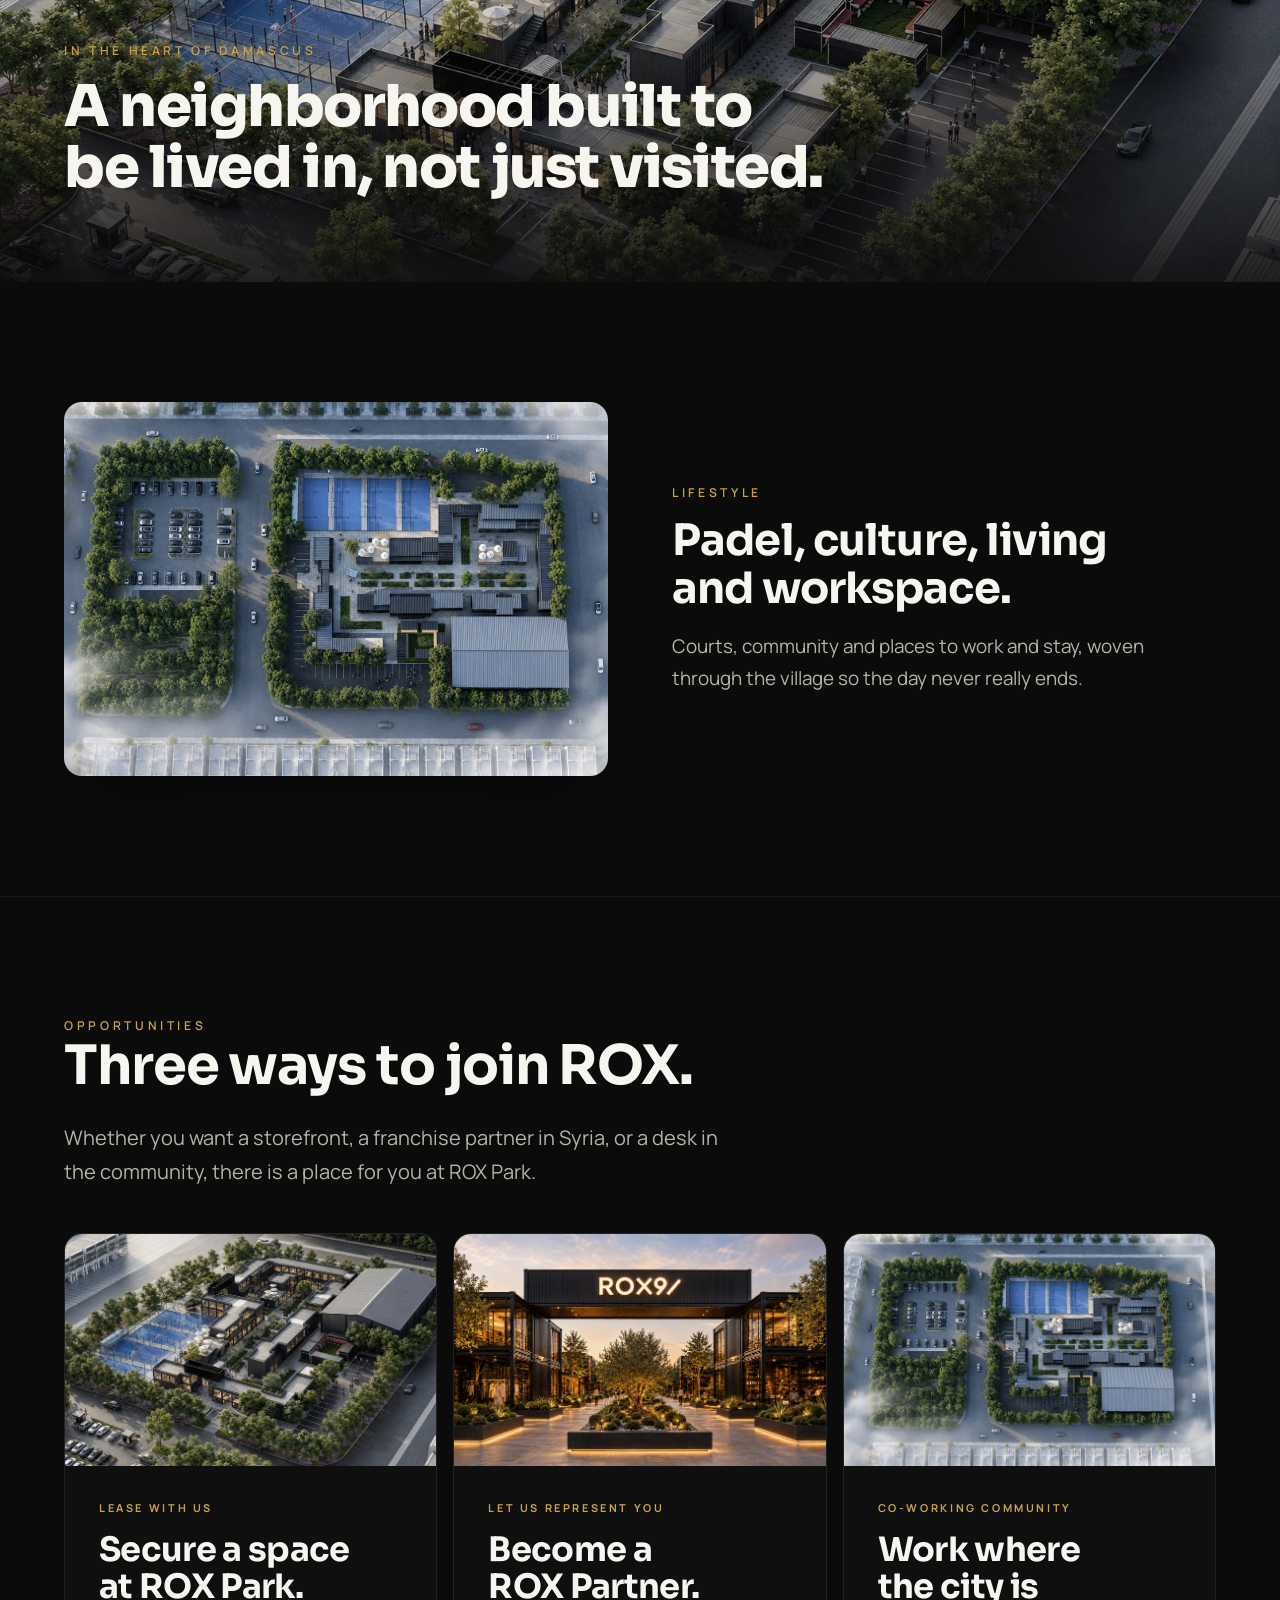
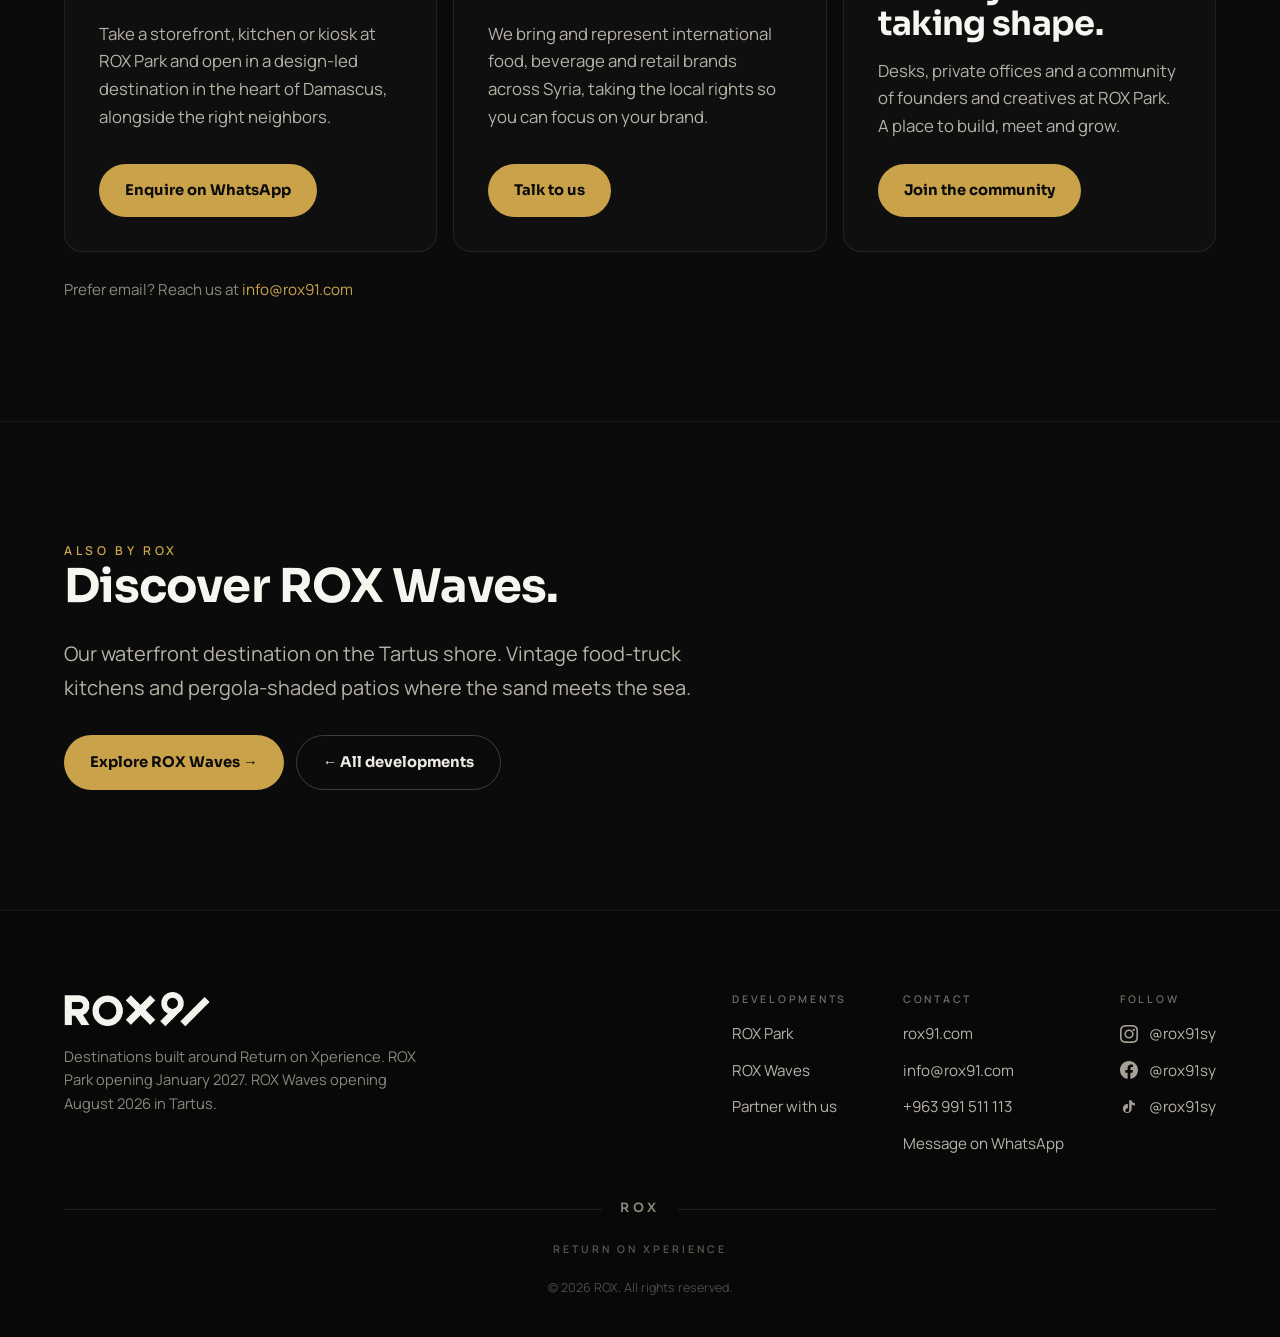
==== commit 6883995f: "SEO + copy polish: geo-keyworded titles, Damascus in Park meta, canonical tags, JSON-LD (Organizatio" ====
--- a/park/index.html
+++ b/park/index.html
@@ -3,8 +3,9 @@
 <head>
 <meta charset="utf-8">
 <meta name="viewport" content="width=device-width, initial-scale=1, viewport-fit=cover">
-<title>ROX Park · Return on Xperience</title>
-<meta name="description" content="ROX Park is a mixed-use destination of retail, dining and lifestyle. Opening January 2027. A walkable, design-led neighborhood built to be lived in, not just visited.">
+<title>ROX Park · Retail, Dining &amp; Lifestyle in Damascus</title>
+<meta name="description" content="ROX Park is a mixed-use destination of retail, dining and lifestyle in the heart of Damascus. Opening January 2027 — a walkable, design-led neighborhood built to be lived in, not just visited.">
+<link rel="canonical" href="https://rox91.com/park/">
 <link rel="icon" type="image/png" sizes="32x32" href="/assets/favicon-32x32.png">
 <link rel="icon" type="image/png" sizes="16x16" href="/assets/favicon-16x16.png">
 <link rel="icon" href="/assets/favicon.ico" sizes="any">
@@ -21,6 +22,21 @@
 <link rel="preconnect" href="https://fonts.gstatic.com" crossorigin>
 <link href="https://fonts.googleapis.com/css2?family=Sora:wght@600;700;800&family=Manrope:wght@400;500;600;700&display=swap" rel="stylesheet">
 <link rel="stylesheet" href="/assets/site.css">
+<script type="application/ld+json">
+{
+  "@context": "https://schema.org",
+  "@type": "ShoppingCenter",
+  "name": "ROX Park",
+  "url": "https://rox91.com/park/",
+  "image": "https://rox91.com/assets/park-poster.jpg",
+  "description": "A mixed-use destination of retail, dining and lifestyle in the heart of Damascus. A walkable, design-led neighborhood opening January 2027.",
+  "slogan": "Return on Xperience",
+  "address": { "@type": "PostalAddress", "addressLocality": "Damascus", "addressCountry": "SY" },
+  "openingDate": "2027-01",
+  "telephone": "+963991511113",
+  "parentOrganization": { "@type": "Organization", "name": "ROX", "url": "https://rox91.com/" }
+}
+</script>
 </head>
 <body>
 
@@ -148,7 +164,7 @@
         <div class="opp-body">
           <div class="tag">Lease with us</div>
           <h3>Secure a space at ROX Park.</h3>
-          <p>Take a storefront, kitchen or kiosk at ROX Park and open in a design-led destination in the heart of Damascus, alongside the right neighbours.</p>
+          <p>Take a storefront, kitchen or kiosk at ROX Park and open in a design-led destination in the heart of Damascus, alongside the right neighbors.</p>
           <div class="cta-row"><a class="btn-gold" href="https://wa.me/963991511113?text=Hi%20ROX%2C%20I%27d%20like%20to%20lease%20a%20space%20at%20ROX%20Park." target="_blank" rel="noopener">Enquire on WhatsApp</a></div>
         </div>
         </div>
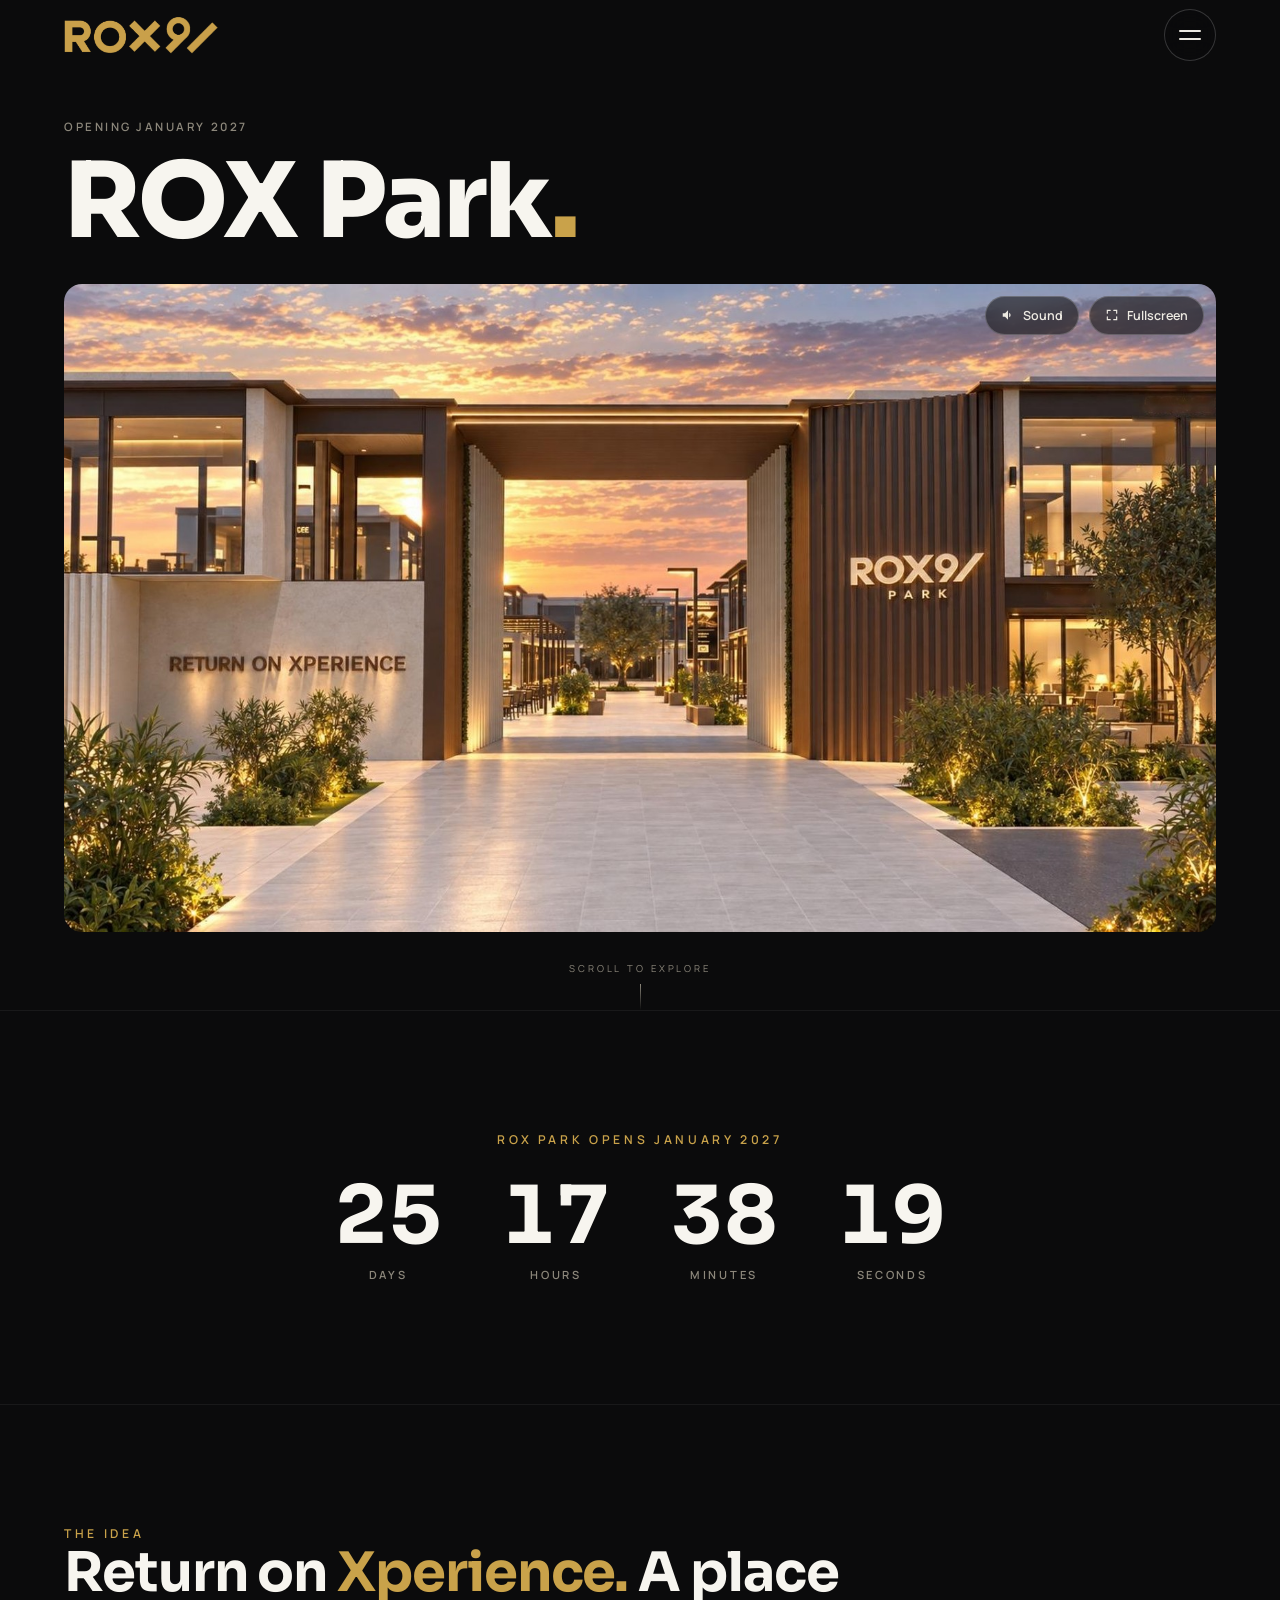
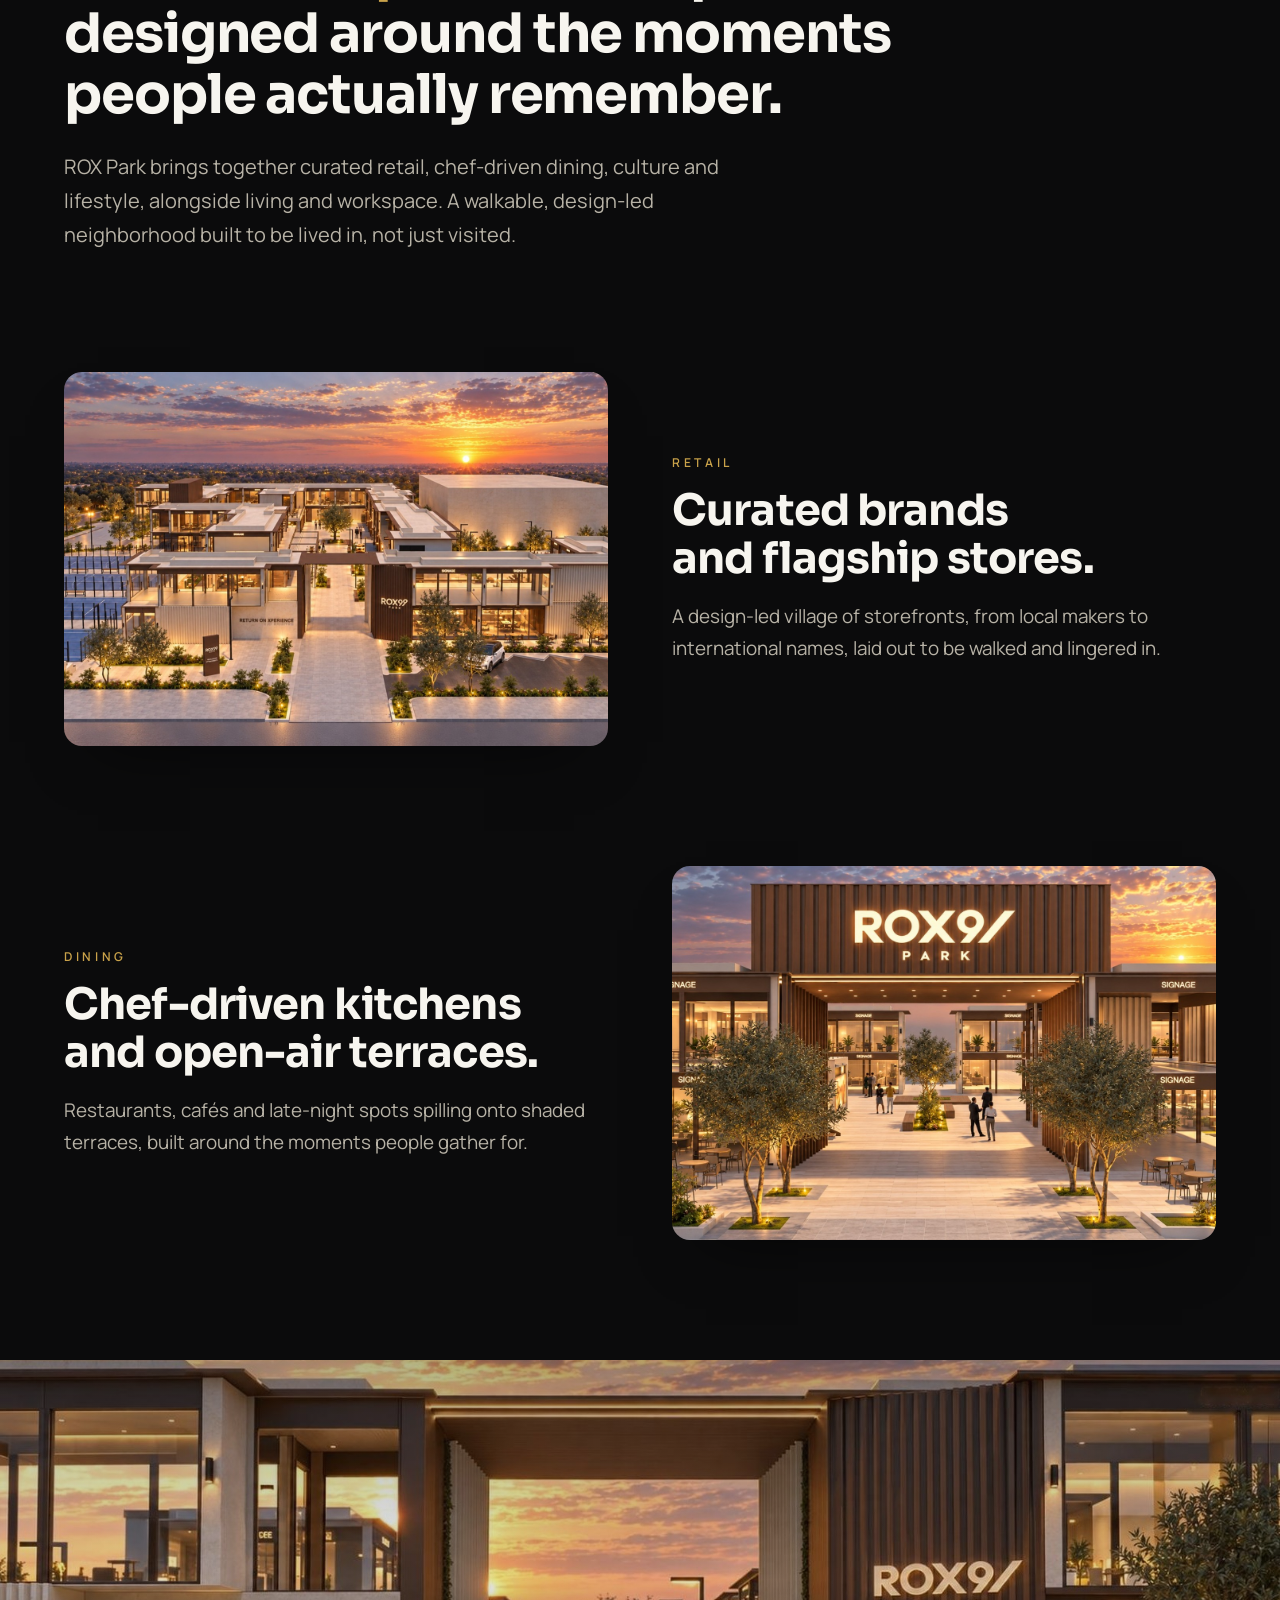
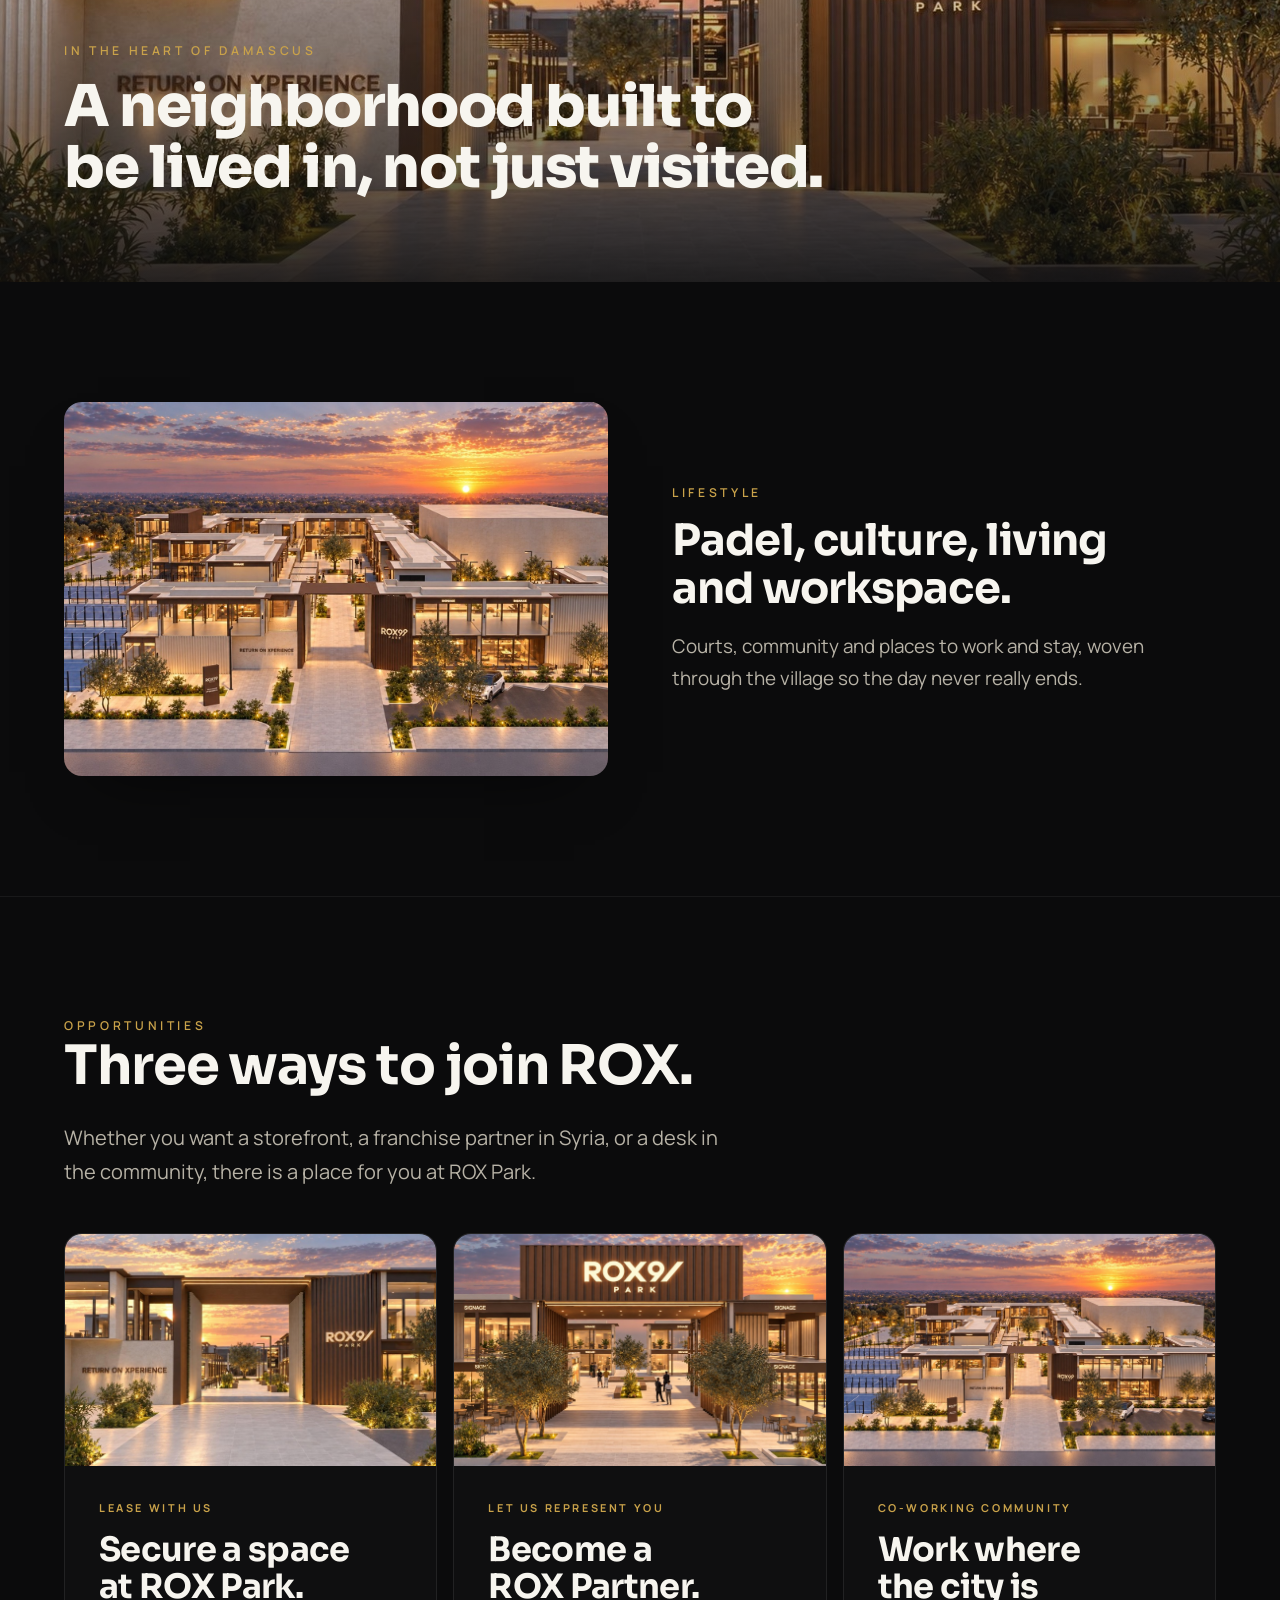
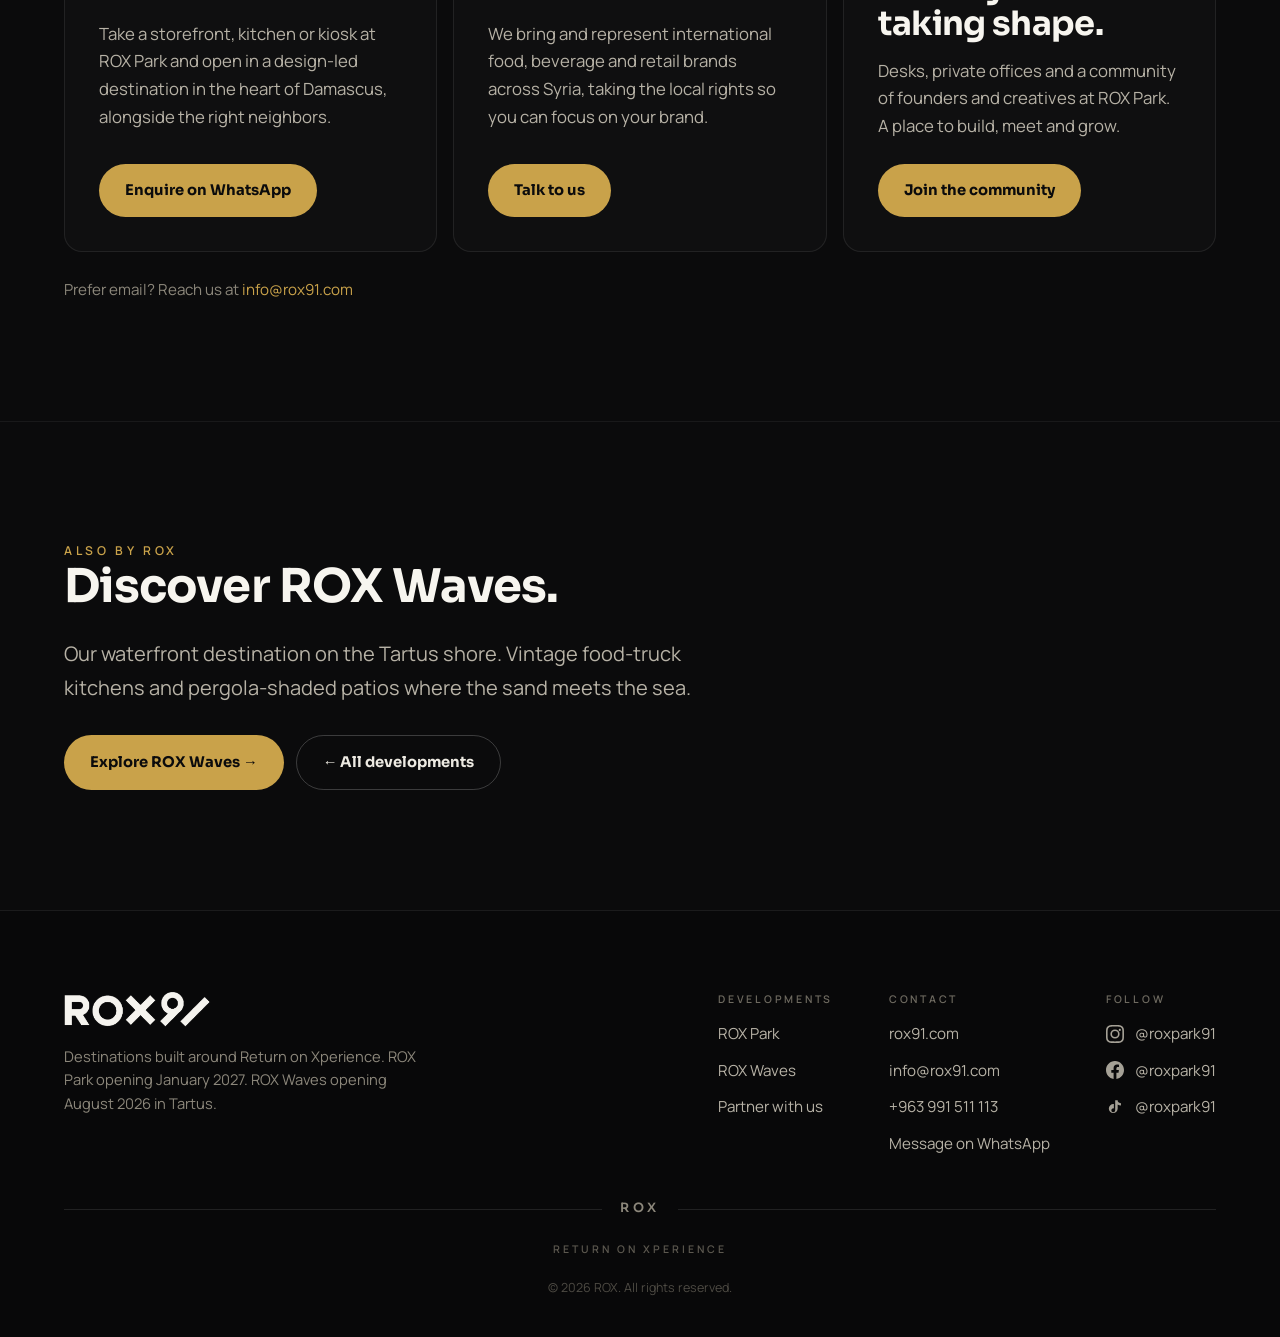
==== commit 8a7841de: "Fix dead social handle: @rox91sy -> @roxpark91 (verified active ROX Park IG)" ====
--- a/park/index.html
+++ b/park/index.html
@@ -59,9 +59,9 @@
   <div class="menu-foot">
     <span class="eyebrow">Destinations across Syria</span>
     <div class="menu-soc">
-      <a href="https://instagram.com/rox91sy" target="_blank" rel="noopener" aria-label="Instagram"><svg width="20" height="20" viewBox="0 0 24 24" fill="currentColor"><path d="M12 2.16c3.2 0 3.58.01 4.85.07 1.17.05 1.8.25 2.23.41.56.22.96.48 1.38.9.42.42.68.82.9 1.38.16.42.36 1.06.41 2.23.06 1.27.07 1.65.07 4.85s-.01 3.58-.07 4.85c-.05 1.17-.25 1.81-.41 2.23-.22.56-.48.96-.9 1.38-.42.42-.82.68-1.38.9-.42.16-1.06.36-2.23.41-1.27.06-1.65.07-4.85.07s-3.58-.01-4.85-.07c-1.17-.05-1.81-.25-2.23-.41a3.72 3.72 0 0 1-1.38-.9 3.72 3.72 0 0 1-.9-1.38c-.16-.42-.36-1.06-.41-2.23-.06-1.27-.07-1.65-.07-4.85s.01-3.58.07-4.85c.05-1.17.25-1.81.41-2.23.22-.56.48-.96.9-1.38.42-.42.82-.68 1.38-.9.42-.16 1.06-.36 2.23-.41C8.42 2.17 8.8 2.16 12 2.16M12 0C8.74 0 8.33.01 7.05.07c-1.27.06-2.15.26-2.91.56-.79.31-1.46.72-2.12 1.38C1.36 2.67.95 3.34.63 4.14c-.3.76-.5 1.64-.56 2.91C.01 8.33 0 8.74 0 12s.01 3.67.07 4.95c.06 1.27.26 2.15.56 2.91.31.8.72 1.47 1.38 2.13.66.66 1.33 1.07 2.12 1.38.76.3 1.64.5 2.91.56C8.33 23.99 8.74 24 12 24s3.67-.01 4.95-.07c1.27-.06 2.15-.26 2.91-.56.8-.31 1.47-.72 2.13-1.38.66-.66 1.07-1.33 1.38-2.13.3-.76.5-1.64.56-2.91.06-1.28.07-1.69.07-4.95s-.01-3.67-.07-4.95c-.06-1.27-.26-2.15-.56-2.91a5.9 5.9 0 0 0-1.38-2.12A5.9 5.9 0 0 0 19.86.63c-.76-.3-1.64-.5-2.91-.56C15.67.01 15.26 0 12 0m0 5.84A6.16 6.16 0 1 0 18.16 12 6.16 6.16 0 0 0 12 5.84M12 16a4 4 0 1 1 4-4 4 4 0 0 1-4 4m6.41-10.85a1.44 1.44 0 1 0 1.44 1.44 1.44 1.44 0 0 0-1.44-1.44"/></svg></a>
-      <a href="https://facebook.com/rox91sy" target="_blank" rel="noopener" aria-label="Facebook"><svg width="20" height="20" viewBox="0 0 24 24" fill="currentColor"><path d="M24 12.07C24 5.4 18.63 0 12 0S0 5.4 0 12.07C0 18.1 4.39 23.1 10.13 24v-8.44H7.08v-3.49h3.05V9.41c0-3.02 1.79-4.69 4.53-4.69 1.31 0 2.68.24 2.68.24v2.97h-1.51c-1.49 0-1.96.93-1.96 1.89v2.25h3.33l-.53 3.49h-2.8V24C19.61 23.1 24 18.1 24 12.07"/></svg></a>
-      <a href="https://tiktok.com/@rox91sy" target="_blank" rel="noopener" aria-label="TikTok"><svg width="20" height="20" viewBox="0 0 24 24" fill="currentColor"><path d="M16.6 5.82a4.28 4.28 0 0 1-1.05-2.82h-3.3v13.4a2.59 2.59 0 0 1-2.58 2.5 2.59 2.59 0 0 1-2.6-2.58 2.59 2.59 0 0 1 3.4-2.46V8.1a5.94 5.94 0 0 0-6.7 5.88A5.9 5.9 0 0 0 9.66 20a5.9 5.9 0 0 0 5.9-5.9V8.68a7.5 7.5 0 0 0 4.4 1.4V6.8a4.28 4.28 0 0 1-3.36-.98"/></svg></a>
+      <a href="https://instagram.com/roxpark91" target="_blank" rel="noopener" aria-label="Instagram"><svg width="20" height="20" viewBox="0 0 24 24" fill="currentColor"><path d="M12 2.16c3.2 0 3.58.01 4.85.07 1.17.05 1.8.25 2.23.41.56.22.96.48 1.38.9.42.42.68.82.9 1.38.16.42.36 1.06.41 2.23.06 1.27.07 1.65.07 4.85s-.01 3.58-.07 4.85c-.05 1.17-.25 1.81-.41 2.23-.22.56-.48.96-.9 1.38-.42.42-.82.68-1.38.9-.42.16-1.06.36-2.23.41-1.27.06-1.65.07-4.85.07s-3.58-.01-4.85-.07c-1.17-.05-1.81-.25-2.23-.41a3.72 3.72 0 0 1-1.38-.9 3.72 3.72 0 0 1-.9-1.38c-.16-.42-.36-1.06-.41-2.23-.06-1.27-.07-1.65-.07-4.85s.01-3.58.07-4.85c.05-1.17.25-1.81.41-2.23.22-.56.48-.96.9-1.38.42-.42.82-.68 1.38-.9.42-.16 1.06-.36 2.23-.41C8.42 2.17 8.8 2.16 12 2.16M12 0C8.74 0 8.33.01 7.05.07c-1.27.06-2.15.26-2.91.56-.79.31-1.46.72-2.12 1.38C1.36 2.67.95 3.34.63 4.14c-.3.76-.5 1.64-.56 2.91C.01 8.33 0 8.74 0 12s.01 3.67.07 4.95c.06 1.27.26 2.15.56 2.91.31.8.72 1.47 1.38 2.13.66.66 1.33 1.07 2.12 1.38.76.3 1.64.5 2.91.56C8.33 23.99 8.74 24 12 24s3.67-.01 4.95-.07c1.27-.06 2.15-.26 2.91-.56.8-.31 1.47-.72 2.13-1.38.66-.66 1.07-1.33 1.38-2.13.3-.76.5-1.64.56-2.91.06-1.28.07-1.69.07-4.95s-.01-3.67-.07-4.95c-.06-1.27-.26-2.15-.56-2.91a5.9 5.9 0 0 0-1.38-2.12A5.9 5.9 0 0 0 19.86.63c-.76-.3-1.64-.5-2.91-.56C15.67.01 15.26 0 12 0m0 5.84A6.16 6.16 0 1 0 18.16 12 6.16 6.16 0 0 0 12 5.84M12 16a4 4 0 1 1 4-4 4 4 0 0 1-4 4m6.41-10.85a1.44 1.44 0 1 0 1.44 1.44 1.44 1.44 0 0 0-1.44-1.44"/></svg></a>
+      <a href="https://facebook.com/roxpark91" target="_blank" rel="noopener" aria-label="Facebook"><svg width="20" height="20" viewBox="0 0 24 24" fill="currentColor"><path d="M24 12.07C24 5.4 18.63 0 12 0S0 5.4 0 12.07C0 18.1 4.39 23.1 10.13 24v-8.44H7.08v-3.49h3.05V9.41c0-3.02 1.79-4.69 4.53-4.69 1.31 0 2.68.24 2.68.24v2.97h-1.51c-1.49 0-1.96.93-1.96 1.89v2.25h3.33l-.53 3.49h-2.8V24C19.61 23.1 24 18.1 24 12.07"/></svg></a>
+      <a href="https://tiktok.com/@roxpark91" target="_blank" rel="noopener" aria-label="TikTok"><svg width="20" height="20" viewBox="0 0 24 24" fill="currentColor"><path d="M16.6 5.82a4.28 4.28 0 0 1-1.05-2.82h-3.3v13.4a2.59 2.59 0 0 1-2.58 2.5 2.59 2.59 0 0 1-2.6-2.58 2.59 2.59 0 0 1 3.4-2.46V8.1a5.94 5.94 0 0 0-6.7 5.88A5.9 5.9 0 0 0 9.66 20a5.9 5.9 0 0 0 5.9-5.9V8.68a7.5 7.5 0 0 0 4.4 1.4V6.8a4.28 4.28 0 0 1-3.36-.98"/></svg></a>
     </div>
   </div>
 </div>
@@ -225,9 +225,9 @@
           <a href="https://wa.me/963991511113?text=Hi%20ROX%2C%20I%27m%20interested%20in%20an%20F%26B%20partnership%20and%20bringing%20my%20brand%20to%20your%20destinations%20in%20Syria." target="_blank" rel="noopener">Message on WhatsApp</a>
         </div></div>
         <div class="foot-col"><h4>Follow</h4><div class="links">
-          <a class="soc" href="https://instagram.com/rox91sy" target="_blank" rel="noopener"><svg width="18" height="18" viewBox="0 0 24 24" fill="currentColor"><path d="M12 2.16c3.2 0 3.58.01 4.85.07 1.17.05 1.8.25 2.23.41.56.22.96.48 1.38.9.42.42.68.82.9 1.38.16.42.36 1.06.41 2.23.06 1.27.07 1.65.07 4.85s-.01 3.58-.07 4.85c-.05 1.17-.25 1.81-.41 2.23-.22.56-.48.96-.9 1.38-.42.42-.82.68-1.38.9-.42.16-1.06.36-2.23.41-1.27.06-1.65.07-4.85.07s-3.58-.01-4.85-.07c-1.17-.05-1.81-.25-2.23-.41a3.72 3.72 0 0 1-1.38-.9 3.72 3.72 0 0 1-.9-1.38c-.16-.42-.36-1.06-.41-2.23-.06-1.27-.07-1.65-.07-4.85s.01-3.58.07-4.85c.05-1.17.25-1.81.41-2.23.22-.56.48-.96.9-1.38.42-.42.82-.68 1.38-.9.42-.16 1.06-.36 2.23-.41C8.42 2.17 8.8 2.16 12 2.16M12 0C8.74 0 8.33.01 7.05.07c-1.27.06-2.15.26-2.91.56-.79.31-1.46.72-2.12 1.38C1.36 2.67.95 3.34.63 4.14c-.3.76-.5 1.64-.56 2.91C.01 8.33 0 8.74 0 12s.01 3.67.07 4.95c.06 1.27.26 2.15.56 2.91.31.8.72 1.47 1.38 2.13.66.66 1.33 1.07 2.12 1.38.76.3 1.64.5 2.91.56C8.33 23.99 8.74 24 12 24s3.67-.01 4.95-.07c1.27-.06 2.15-.26 2.91-.56.8-.31 1.47-.72 2.13-1.38.66-.66 1.07-1.33 1.38-2.13.3-.76.5-1.64.56-2.91.06-1.28.07-1.69.07-4.95s-.01-3.67-.07-4.95c-.06-1.27-.26-2.15-.56-2.91a5.9 5.9 0 0 0-1.38-2.12A5.9 5.9 0 0 0 19.86.63c-.76-.3-1.64-.5-2.91-.56C15.67.01 15.26 0 12 0m0 5.84A6.16 6.16 0 1 0 18.16 12 6.16 6.16 0 0 0 12 5.84M12 16a4 4 0 1 1 4-4 4 4 0 0 1-4 4m6.41-10.85a1.44 1.44 0 1 0 1.44 1.44 1.44 1.44 0 0 0-1.44-1.44"/></svg>@rox91sy</a>
-          <a class="soc" href="https://facebook.com/rox91sy" target="_blank" rel="noopener"><svg width="18" height="18" viewBox="0 0 24 24" fill="currentColor"><path d="M24 12.07C24 5.4 18.63 0 12 0S0 5.4 0 12.07C0 18.1 4.39 23.1 10.13 24v-8.44H7.08v-3.49h3.05V9.41c0-3.02 1.79-4.69 4.53-4.69 1.31 0 2.68.24 2.68.24v2.97h-1.51c-1.49 0-1.96.93-1.96 1.89v2.25h3.33l-.53 3.49h-2.8V24C19.61 23.1 24 18.1 24 12.07"/></svg>@rox91sy</a>
-          <a class="soc" href="https://tiktok.com/@rox91sy" target="_blank" rel="noopener"><svg width="18" height="18" viewBox="0 0 24 24" fill="currentColor"><path d="M16.6 5.82a4.28 4.28 0 0 1-1.05-2.82h-3.3v13.4a2.59 2.59 0 0 1-2.58 2.5 2.59 2.59 0 0 1-2.6-2.58 2.59 2.59 0 0 1 3.4-2.46V8.1a5.94 5.94 0 0 0-6.7 5.88A5.9 5.9 0 0 0 9.66 20a5.9 5.9 0 0 0 5.9-5.9V8.68a7.5 7.5 0 0 0 4.4 1.4V6.8a4.28 4.28 0 0 1-3.36-.98"/></svg>@rox91sy</a>
+          <a class="soc" href="https://instagram.com/roxpark91" target="_blank" rel="noopener"><svg width="18" height="18" viewBox="0 0 24 24" fill="currentColor"><path d="M12 2.16c3.2 0 3.58.01 4.85.07 1.17.05 1.8.25 2.23.41.56.22.96.48 1.38.9.42.42.68.82.9 1.38.16.42.36 1.06.41 2.23.06 1.27.07 1.65.07 4.85s-.01 3.58-.07 4.85c-.05 1.17-.25 1.81-.41 2.23-.22.56-.48.96-.9 1.38-.42.42-.82.68-1.38.9-.42.16-1.06.36-2.23.41-1.27.06-1.65.07-4.85.07s-3.58-.01-4.85-.07c-1.17-.05-1.81-.25-2.23-.41a3.72 3.72 0 0 1-1.38-.9 3.72 3.72 0 0 1-.9-1.38c-.16-.42-.36-1.06-.41-2.23-.06-1.27-.07-1.65-.07-4.85s.01-3.58.07-4.85c.05-1.17.25-1.81.41-2.23.22-.56.48-.96.9-1.38.42-.42.82-.68 1.38-.9.42-.16 1.06-.36 2.23-.41C8.42 2.17 8.8 2.16 12 2.16M12 0C8.74 0 8.33.01 7.05.07c-1.27.06-2.15.26-2.91.56-.79.31-1.46.72-2.12 1.38C1.36 2.67.95 3.34.63 4.14c-.3.76-.5 1.64-.56 2.91C.01 8.33 0 8.74 0 12s.01 3.67.07 4.95c.06 1.27.26 2.15.56 2.91.31.8.72 1.47 1.38 2.13.66.66 1.33 1.07 2.12 1.38.76.3 1.64.5 2.91.56C8.33 23.99 8.74 24 12 24s3.67-.01 4.95-.07c1.27-.06 2.15-.26 2.91-.56.8-.31 1.47-.72 2.13-1.38.66-.66 1.07-1.33 1.38-2.13.3-.76.5-1.64.56-2.91.06-1.28.07-1.69.07-4.95s-.01-3.67-.07-4.95c-.06-1.27-.26-2.15-.56-2.91a5.9 5.9 0 0 0-1.38-2.12A5.9 5.9 0 0 0 19.86.63c-.76-.3-1.64-.5-2.91-.56C15.67.01 15.26 0 12 0m0 5.84A6.16 6.16 0 1 0 18.16 12 6.16 6.16 0 0 0 12 5.84M12 16a4 4 0 1 1 4-4 4 4 0 0 1-4 4m6.41-10.85a1.44 1.44 0 1 0 1.44 1.44 1.44 1.44 0 0 0-1.44-1.44"/></svg>@roxpark91</a>
+          <a class="soc" href="https://facebook.com/roxpark91" target="_blank" rel="noopener"><svg width="18" height="18" viewBox="0 0 24 24" fill="currentColor"><path d="M24 12.07C24 5.4 18.63 0 12 0S0 5.4 0 12.07C0 18.1 4.39 23.1 10.13 24v-8.44H7.08v-3.49h3.05V9.41c0-3.02 1.79-4.69 4.53-4.69 1.31 0 2.68.24 2.68.24v2.97h-1.51c-1.49 0-1.96.93-1.96 1.89v2.25h3.33l-.53 3.49h-2.8V24C19.61 23.1 24 18.1 24 12.07"/></svg>@roxpark91</a>
+          <a class="soc" href="https://tiktok.com/@roxpark91" target="_blank" rel="noopener"><svg width="18" height="18" viewBox="0 0 24 24" fill="currentColor"><path d="M16.6 5.82a4.28 4.28 0 0 1-1.05-2.82h-3.3v13.4a2.59 2.59 0 0 1-2.58 2.5 2.59 2.59 0 0 1-2.6-2.58 2.59 2.59 0 0 1 3.4-2.46V8.1a5.94 5.94 0 0 0-6.7 5.88A5.9 5.9 0 0 0 9.66 20a5.9 5.9 0 0 0 5.9-5.9V8.68a7.5 7.5 0 0 0 4.4 1.4V6.8a4.28 4.28 0 0 1-3.36-.98"/></svg>@roxpark91</a>
         </div></div>
       </div>
     </div>
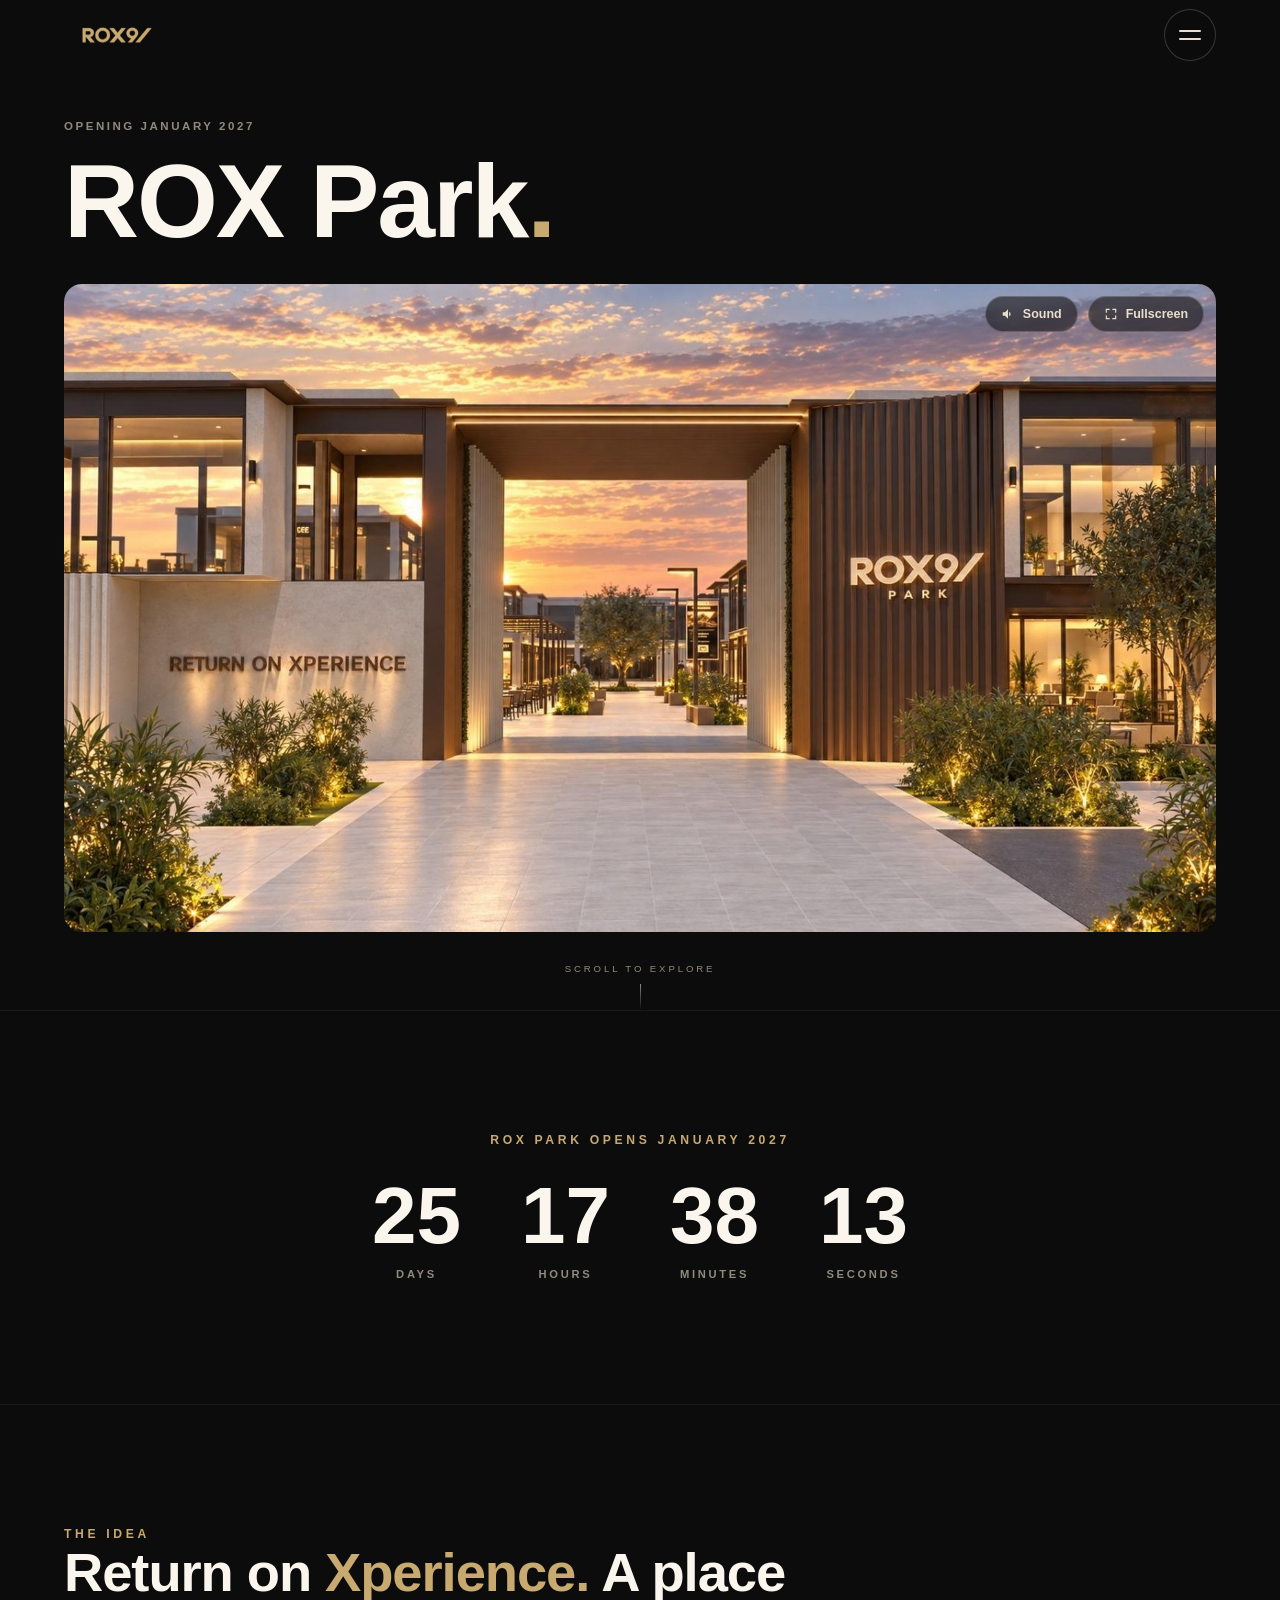
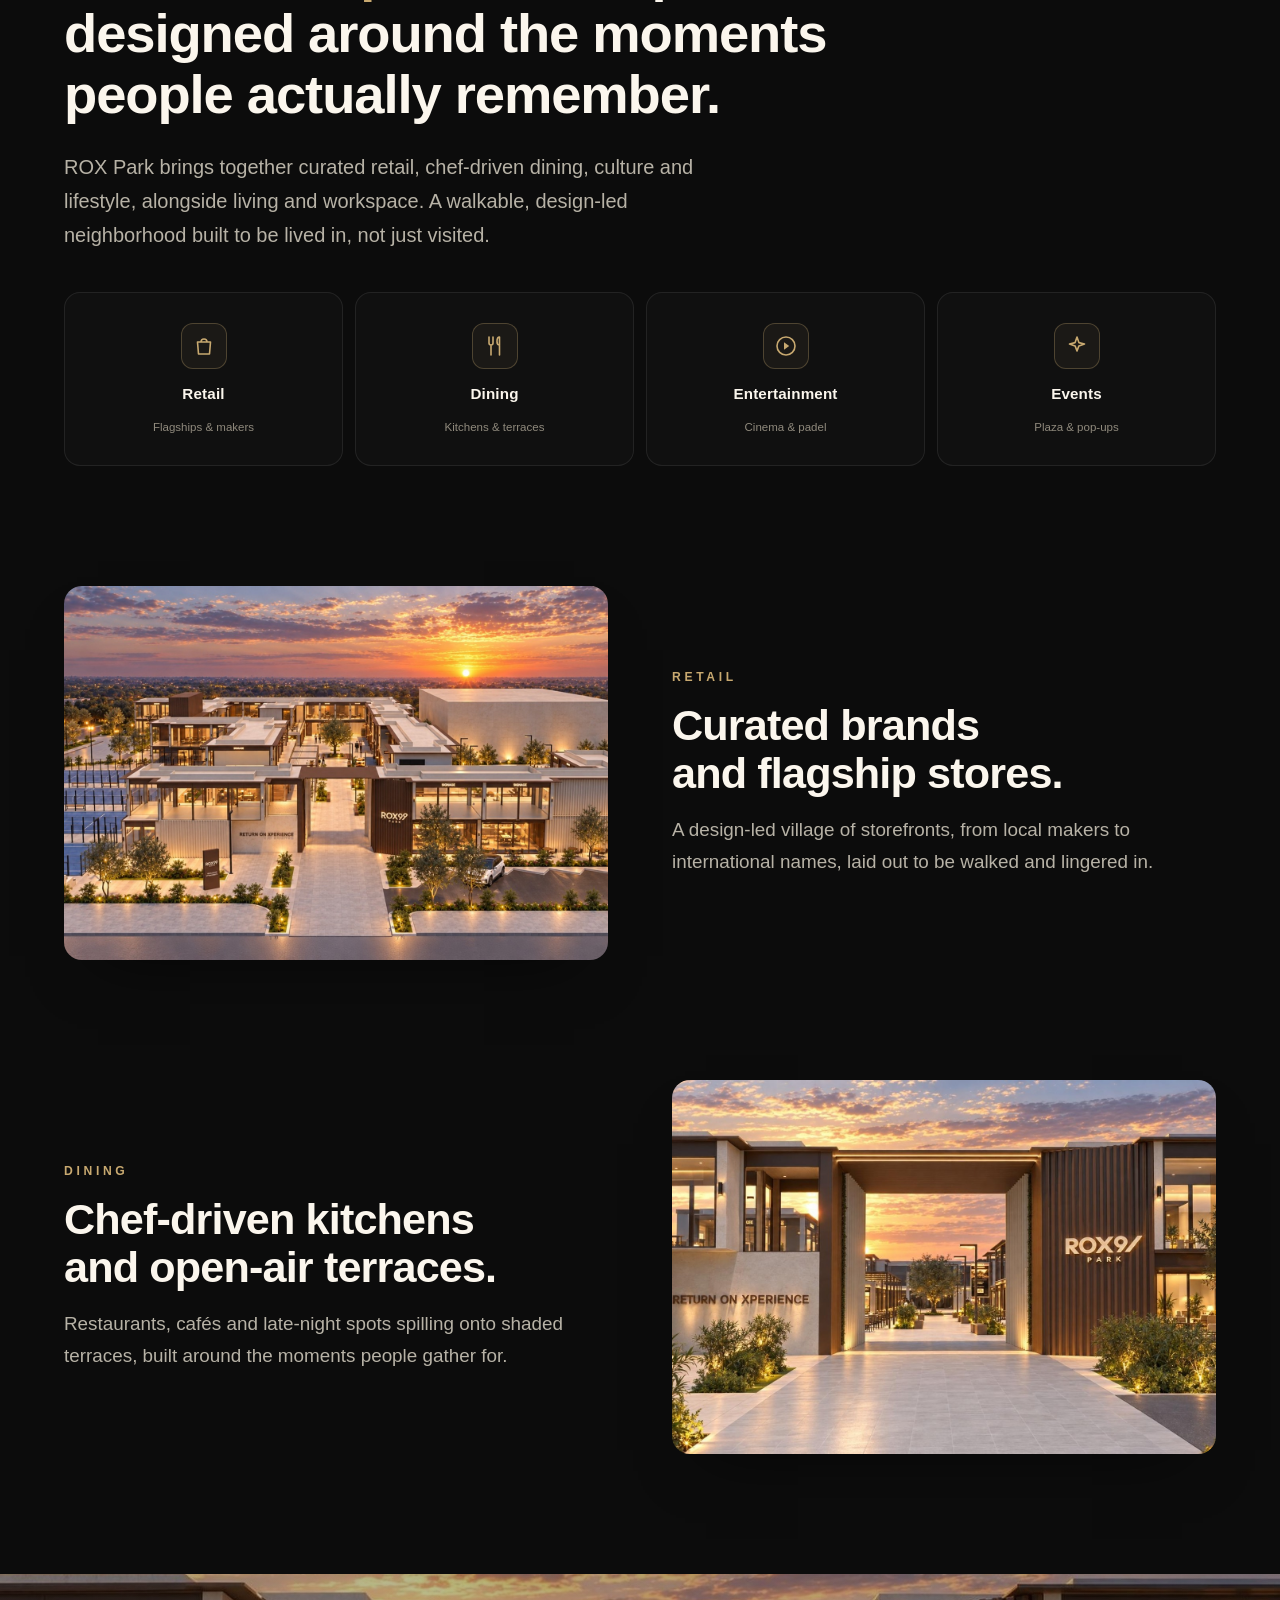
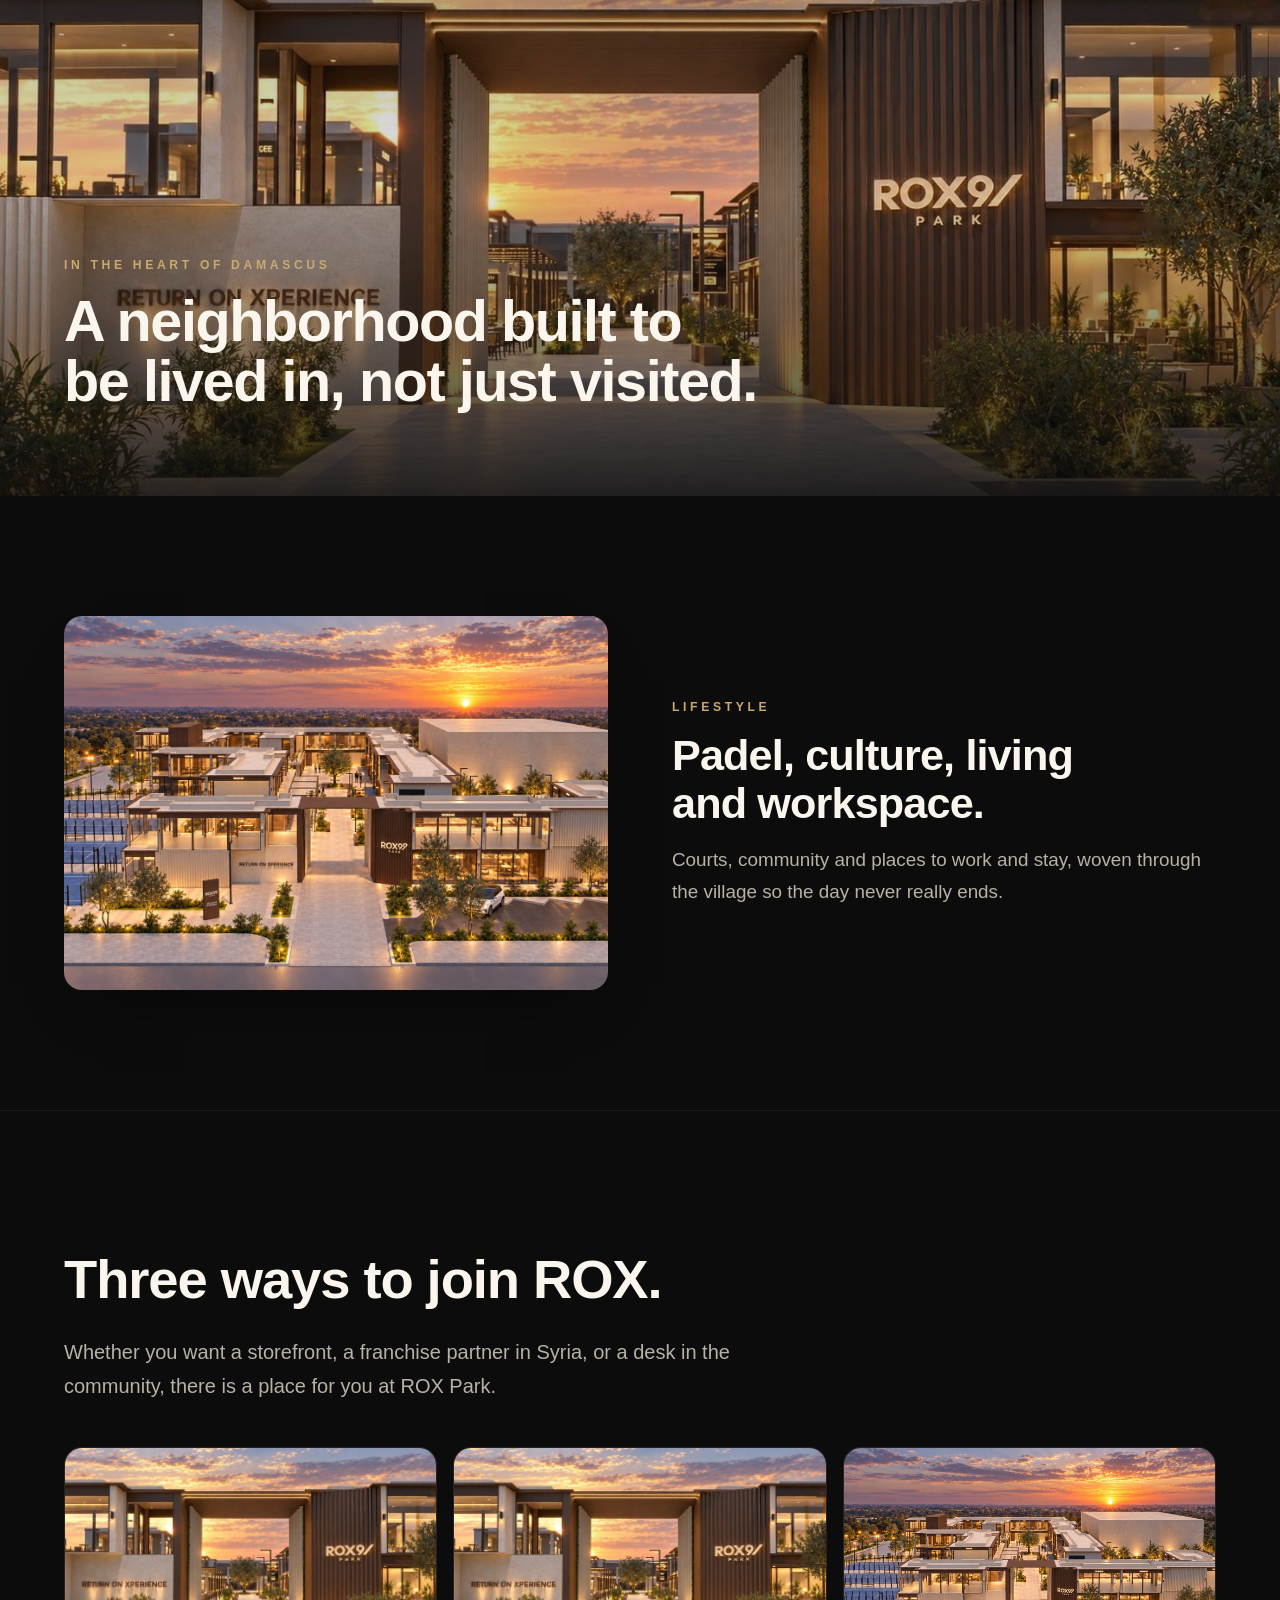
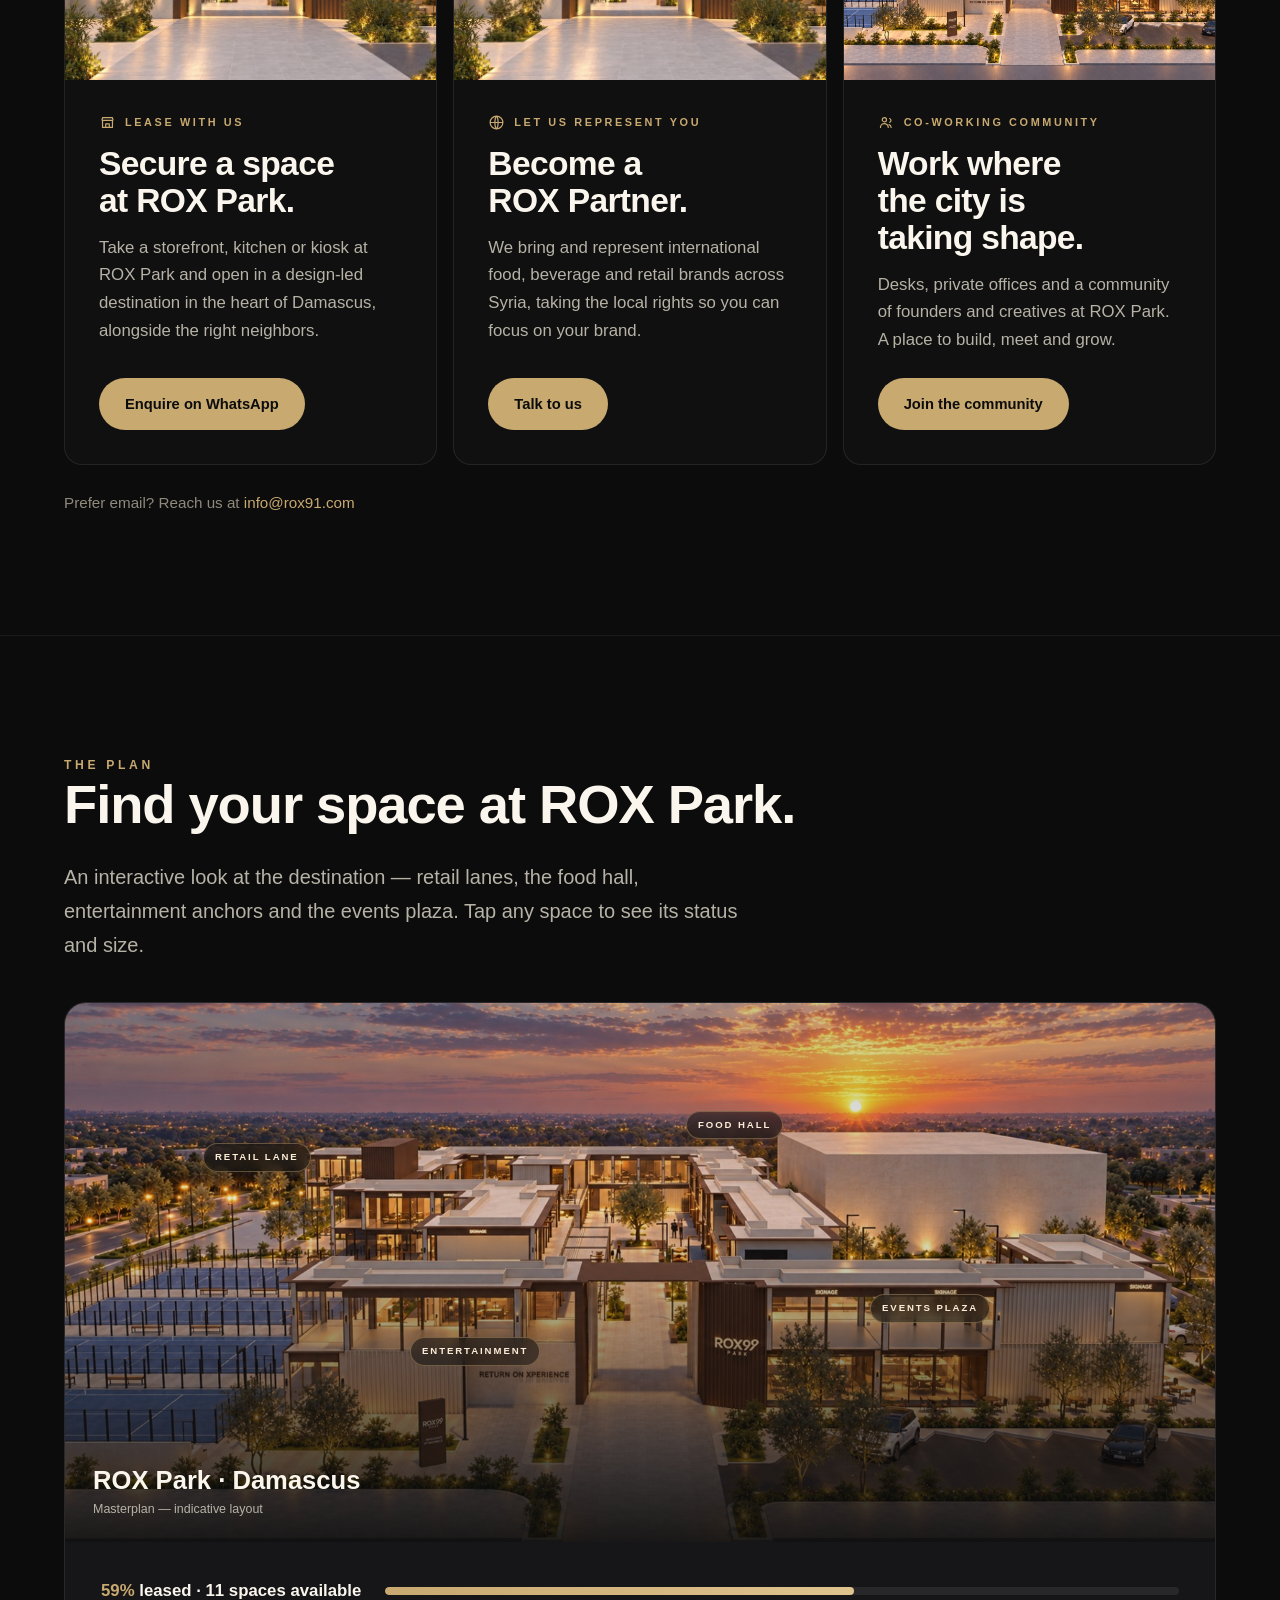
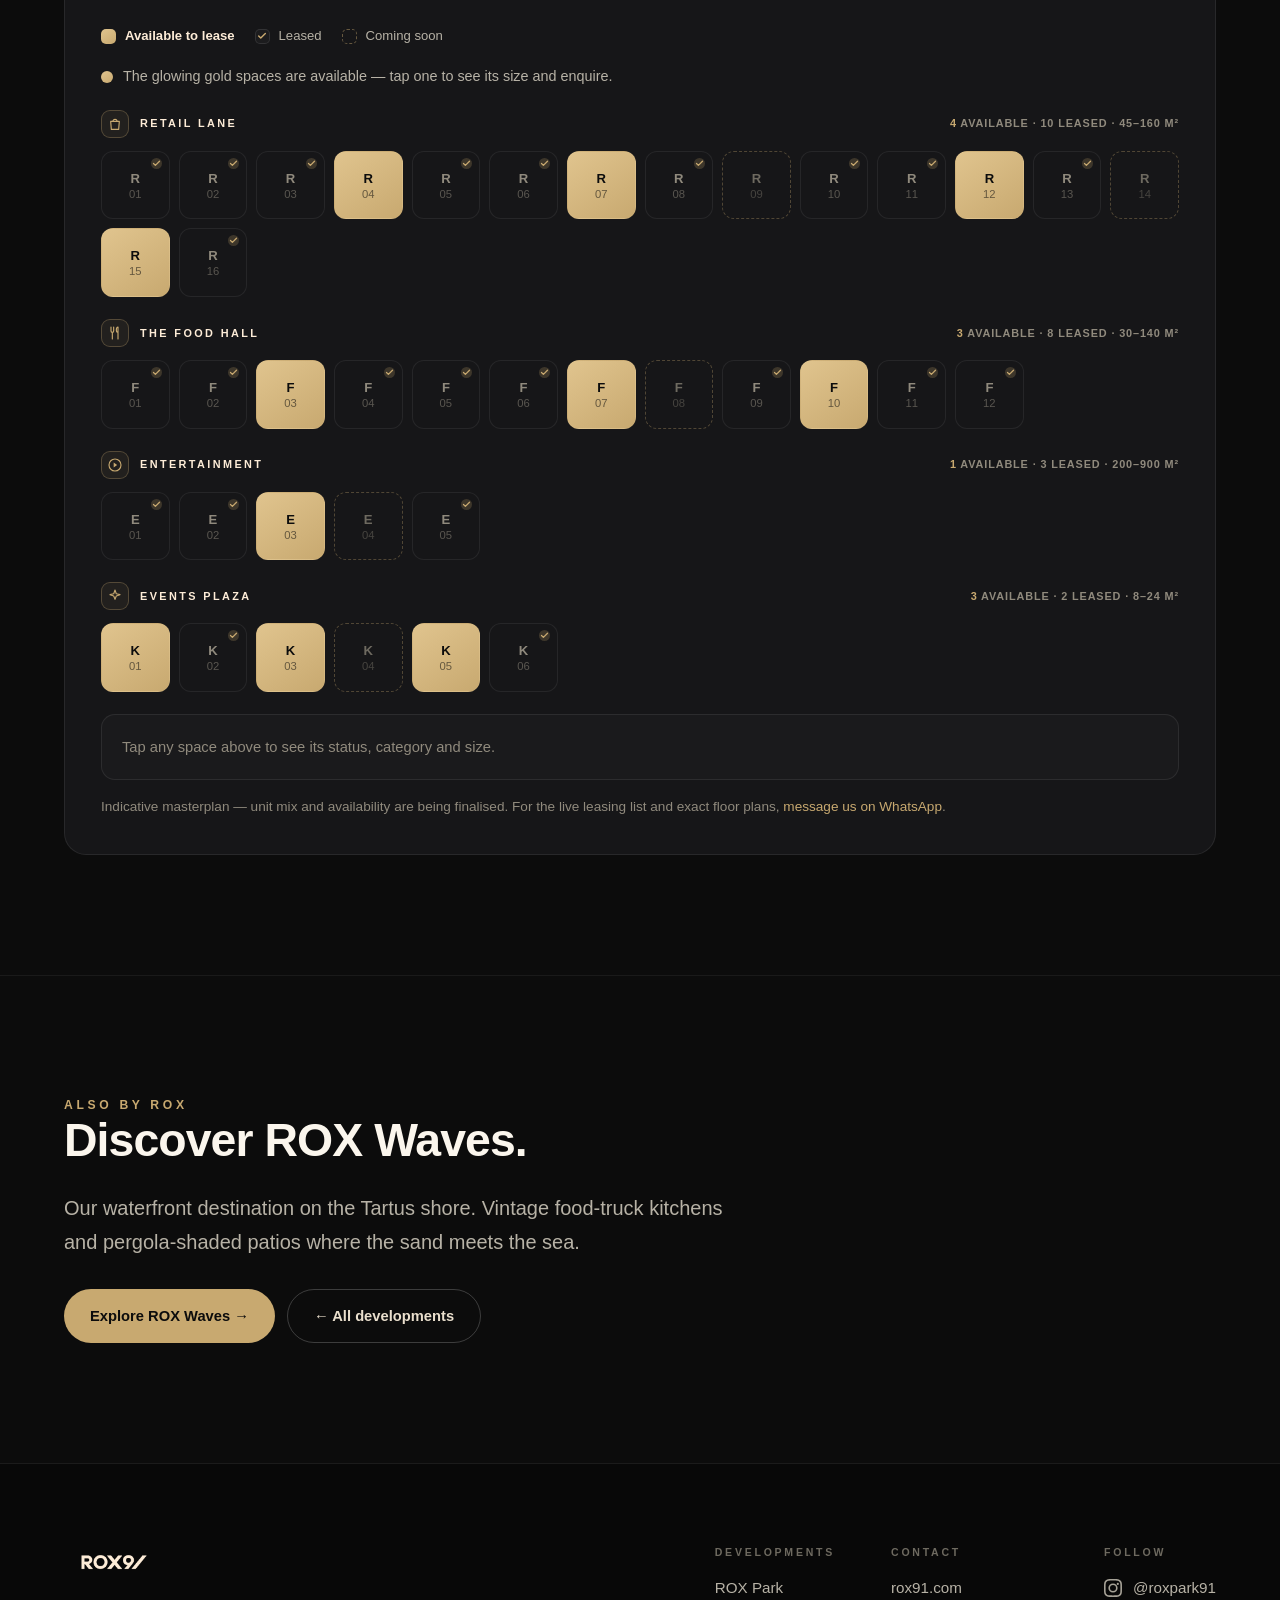
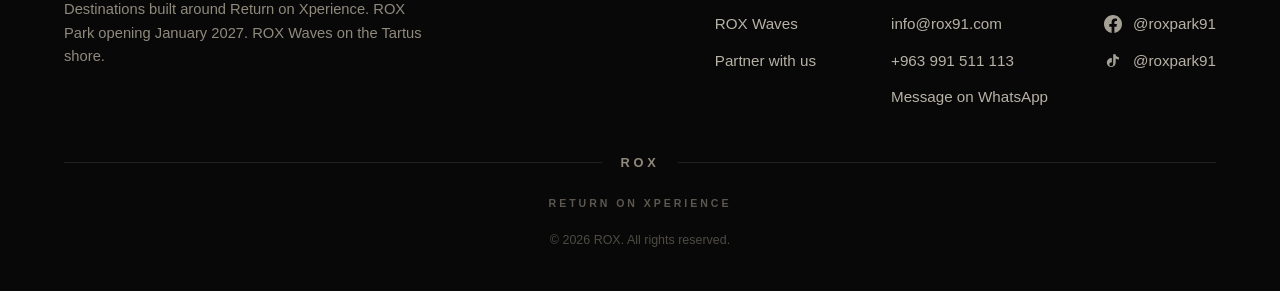
==== commit 22692cb4: "Rebrand to new ROX brand book + cinematic entrance + interactive leasing plan - Swap to the new ROX9" ====
--- a/park/index.html
+++ b/park/index.html
@@ -10,7 +10,7 @@
 <link rel="icon" type="image/png" sizes="16x16" href="/assets/favicon-16x16.png">
 <link rel="icon" href="/assets/favicon.ico" sizes="any">
 <link rel="apple-touch-icon" sizes="180x180" href="/assets/apple-touch-icon.png">
-<meta name="theme-color" content="#0B0B0C">
+<meta name="theme-color" content="#0C0C0C">
 <meta property="og:type" content="website">
 <meta property="og:site_name" content="ROX">
 <meta property="og:title" content="ROX Park · Opening January 2027">
@@ -18,9 +18,6 @@
 <meta property="og:url" content="https://rox91.com/park/">
 <meta property="og:image" content="https://rox91.com/assets/park-poster.jpg">
 <meta name="twitter:card" content="summary_large_image">
-<link rel="preconnect" href="https://fonts.googleapis.com">
-<link rel="preconnect" href="https://fonts.gstatic.com" crossorigin>
-<link href="https://fonts.googleapis.com/css2?family=Sora:wght@600;700;800&family=Manrope:wght@400;500;600;700&display=swap" rel="stylesheet">
 <link rel="stylesheet" href="/assets/site.css">
 <script type="application/ld+json">
 {
@@ -105,6 +102,12 @@
       <div class="eyebrow" data-reveal>The idea</div>
       <h2 data-reveal data-d="110">Return on <span style="color:var(--gold)">Xperience.</span> A place designed around the moments people actually remember.</h2>
       <p class="lead" data-reveal data-d="220">ROX Park brings together curated retail, chef-driven dining, culture and lifestyle, alongside living and workspace. A walkable, design-led neighborhood built to be lived in, not just visited.</p>
+      <div class="pillars">
+        <div class="pill" data-reveal data-d="120"><span class="pi"><svg viewBox="0 0 24 24" fill="none" stroke="currentColor" stroke-width="1.6" stroke-linejoin="round"><path d="M5.5 8h13l-1 12h-11l-1-12Z"/><path d="M9 8a3 3 0 0 1 6 0"/></svg></span><span class="pl">Retail</span><span class="ps">Flagships &amp; makers</span></div>
+        <div class="pill" data-reveal data-d="200"><span class="pi"><svg viewBox="0 0 24 24" fill="none" stroke="currentColor" stroke-width="1.6" stroke-linecap="round" stroke-linejoin="round"><path d="M6 3v6a2 2 0 0 0 4 0V3M8 11v10"/><path d="M16.5 3C15 3 14 5 14 7.5s1 3.5 2.5 3.5M16.5 3v18"/></svg></span><span class="pl">Dining</span><span class="ps">Kitchens &amp; terraces</span></div>
+        <div class="pill" data-reveal data-d="280"><span class="pi"><svg viewBox="0 0 24 24" fill="none" stroke="currentColor" stroke-width="1.6"><circle cx="12" cy="12" r="9"/><path d="M10 8.3l5.2 3.7L10 15.7V8.3Z" fill="currentColor" stroke="none"/></svg></span><span class="pl">Entertainment</span><span class="ps">Cinema &amp; padel</span></div>
+        <div class="pill" data-reveal data-d="360"><span class="pi"><svg viewBox="0 0 24 24" fill="none" stroke="currentColor" stroke-width="1.6" stroke-linejoin="round"><path d="M12 3l1.9 5.6L19.5 10l-5.6 1.9L12 17l-1.9-5.1L4.5 10l5.6-1.4L12 3Z"/></svg></span><span class="pl">Events</span><span class="ps">Plaza &amp; pop-ups</span></div>
+      </div>
     </div>
   </section>
 
@@ -191,6 +194,42 @@
     </div>
   </section>
 
+  <!-- LEASING PLAN -->
+  <section id="plan" class="sec" style="scroll-margin-top:70px">
+    <div class="wrap">
+      <div class="eyebrow" data-reveal>The plan</div>
+      <h2 data-reveal data-d="110" style="max-width:820px">Find your space at ROX Park.</h2>
+      <p class="lead" data-reveal data-d="200">An interactive look at the destination — retail lanes, the food hall, entertainment anchors and the events plaza. Tap any space to see its status and size.</p>
+
+      <div class="plan-wrap" data-reveal data-d="120">
+        <div class="plan-aerial" style="background-image:url(/assets/park-aerial.jpg)">
+          <span class="zlabel" style="left:12%;top:26%">Retail Lane</span>
+          <span class="zlabel" style="left:54%;top:20%">Food Hall</span>
+          <span class="zlabel" style="left:30%;top:62%">Entertainment</span>
+          <span class="zlabel" style="left:70%;top:54%">Events Plaza</span>
+          <div class="zcap">
+            <div><div class="t">ROX Park · Damascus</div><div class="s">Masterplan &mdash; indicative layout</div></div>
+          </div>
+        </div>
+        <div class="plan-body">
+          <div class="plan-tally">
+            <span class="pct" id="planPct">&mdash;</span>
+            <span class="plan-bar"><i id="planBar"></i></span>
+          </div>
+          <div class="plan-legend">
+            <span class="lg avail"><i></i>Available to lease</span>
+            <span class="lg leased"><i></i>Leased</span>
+            <span class="lg soon"><i></i>Coming soon</span>
+          </div>
+          <p class="plan-help"><span class="gl"></span> The glowing gold spaces are available &mdash; tap one to see its size and enquire.</p>
+          <div id="planZones"></div>
+          <div class="plan-detail" id="planDetail"><span class="dhint">Tap any space above to see its status, category and size.</span></div>
+          <p class="plan-note">Indicative masterplan &mdash; unit mix and availability are being finalised. For the live leasing list and exact floor plans, <a href="https://wa.me/963991511113?text=Hi%20ROX%2C%20please%20send%20the%20ROX%20Park%20leasing%20list%20and%20floor%20plans." target="_blank" rel="noopener">message us on WhatsApp</a>.</p>
+        </div>
+      </div>
+    </div>
+  </section>
+
   <!-- SWITCH -->
   <section class="sec">
     <div class="wrap">
@@ -210,7 +249,7 @@
     <div class="foot-top">
       <div class="foot-brand">
         <img src="/assets/rox9-logo-white.png" alt="ROX">
-        <p>Destinations built around Return on Xperience. ROX Park opening January 2027. ROX Waves opening August 2026 in Tartus.</p>
+        <p>Destinations built around Return on Xperience. ROX Park opening January 2027. ROX Waves on the Tartus shore.</p>
       </div>
       <div class="foot-cols">
         <div class="foot-col"><h4>Developments</h4><div class="links">
--- a/assets/site.css
+++ b/assets/site.css
@@ -1,10 +1,12 @@
 /* ROX — shared mobile-first stylesheet */
 :root{
-  --bg:#0B0B0C; --bg2:#080809; --card:#161618;
-  --text:#EDEAE2; --heading:#F7F5EF; --muted:#B7B2A6; --muted2:#8C877B; --faint:#6E6A60;
-  --gold:#C9A24A; --gold2:#E4C67E;
+  /* ROX brand book palette — Obsidian / Muted Gold / Warm Ivory / White */
+  --bg:#0C0C0C; --bg2:#080808; --card:#161618;
+  --text:#EADFCD; --heading:#FBF6ED; --ivory:#FDECD7; --muted:#B7B2A6; --muted2:#908A7D; --faint:#6E6A60;
+  --gold:#C8A970; --gold2:#E0C48E;
   --line:rgba(255,255,255,.08);
-  --sora:'Sora',sans-serif; --manrope:'Manrope',system-ui,sans-serif;
+  /* Helvetica Neue everywhere (brand book final) */
+  --sora:'Helvetica Neue',Helvetica,Arial,sans-serif; --manrope:'Helvetica Neue',Helvetica,Arial,sans-serif;
   --maxw:1240px; --pad:clamp(20px,5vw,64px);
 }
 *{box-sizing:border-box;margin:0;padding:0}
@@ -31,12 +33,12 @@
 
 /* header */
 .hdr{position:fixed;top:0;left:0;right:0;z-index:50;display:flex;align-items:center;justify-content:space-between;padding:16px var(--pad);transition:background .4s,padding .4s,border-color .4s;border-bottom:1px solid transparent}
-.hdr.scrolled{background:rgba(11,11,12,.82);backdrop-filter:blur(14px);-webkit-backdrop-filter:blur(14px);border-bottom-color:var(--line);padding:11px var(--pad)}
+.hdr.scrolled{background:rgba(12,12,12,.82);backdrop-filter:blur(14px);-webkit-backdrop-filter:blur(14px);border-bottom-color:var(--line);padding:11px var(--pad)}
 .hdr-logo{height:clamp(28px,7vw,38px);width:auto;opacity:0;animation:rox-fd .9s cubic-bezier(.2,.7,.2,1) .15s forwards}
 
 /* menu button */
-.menu-btn{position:fixed;top:calc(16px + (clamp(28px,7vw,38px) - clamp(44px,11vw,52px))/2);right:var(--pad);z-index:120;width:clamp(44px,11vw,52px);height:clamp(44px,11vw,52px);border-radius:50%;border:1px solid rgba(255,255,255,.18);background:rgba(11,11,12,.45);backdrop-filter:blur(12px);-webkit-backdrop-filter:blur(12px);cursor:pointer;display:flex;align-items:center;justify-content:center;opacity:0;animation:rox-fade .9s ease .3s forwards;transition:transform .35s,border-color .35s,background .35s}
-.menu-btn:hover{transform:scale(1.07);border-color:rgba(201,162,74,.6)}
+.menu-btn{position:fixed;top:calc(16px + (clamp(28px,7vw,38px) - clamp(44px,11vw,52px))/2);right:var(--pad);z-index:120;width:clamp(44px,11vw,52px);height:clamp(44px,11vw,52px);border-radius:50%;border:1px solid rgba(255,255,255,.18);background:rgba(12,12,12,.45);backdrop-filter:blur(12px);-webkit-backdrop-filter:blur(12px);cursor:pointer;display:flex;align-items:center;justify-content:center;opacity:0;animation:rox-fade .9s ease .3s forwards;transition:transform .35s,border-color .35s,background .35s}
+.menu-btn:hover{transform:scale(1.07);border-color:rgba(200,169,112,.6)}
 .burger{position:relative;width:22px;height:14px;pointer-events:none}
 .burger span{position:absolute;left:0;width:100%;height:2px;background:var(--text);border-radius:2px;transition:transform .45s cubic-bezier(.2,.7,.2,1),opacity .3s}
 .burger span:nth-child(1){top:2px}.burger span:nth-child(2){bottom:2px}
@@ -72,7 +74,7 @@
 .pcard{position:relative;display:flex;flex-direction:column;justify-content:flex-end;min-height:clamp(340px,56vh,520px);border-radius:22px;overflow:hidden;padding:clamp(22px,4vw,34px);isolation:isolate}
 .pcard-img{position:absolute;inset:0;z-index:-2;background-size:cover;background-position:center;transition:transform 1s cubic-bezier(.2,.7,.2,1)}
 .pcard:hover .pcard-img{transform:scale(1.06)}
-.pcard-grad{position:absolute;inset:0;z-index:-1;background:linear-gradient(180deg,rgba(11,11,12,.45) 0%,rgba(11,11,12,.05) 32%,rgba(11,11,12,.55) 68%,rgba(11,11,12,.95) 100%)}
+.pcard-grad{position:absolute;inset:0;z-index:-1;background:linear-gradient(180deg,rgba(12,12,12,.45) 0%,rgba(12,12,12,.05) 32%,rgba(12,12,12,.55) 68%,rgba(12,12,12,.95) 100%)}
 .pcard-top{position:absolute;top:0;left:0;right:0;padding:clamp(20px,4vw,30px);display:flex;justify-content:space-between;gap:12px;font-size:.66rem;letter-spacing:.2em;text-transform:uppercase;font-weight:700}
 .pcard-top .proj{color:var(--gold)}
 .pcard-top .loc{color:var(--text)}
@@ -100,9 +102,9 @@
 .vstage video{cursor:pointer}
 .vplay{position:absolute;inset:0;display:flex;align-items:center;justify-content:center;pointer-events:none;opacity:0;transition:opacity .3s;z-index:1}
 .vplay.show{opacity:1}
-.vplay .ic{width:70px;height:70px;border-radius:50%;background:rgba(11,11,12,.5);-webkit-backdrop-filter:blur(8px);backdrop-filter:blur(8px);display:flex;align-items:center;justify-content:center;color:#fff}
-.vbtn{display:inline-flex;align-items:center;gap:8px;padding:10px 15px;border-radius:100px;border:1px solid rgba(255,255,255,.2);background:rgba(11,11,12,.55);backdrop-filter:blur(10px);-webkit-backdrop-filter:blur(10px);color:var(--text);font-family:var(--manrope);font-size:.78rem;font-weight:600;cursor:pointer;transition:background .25s,border-color .25s}
-.vbtn:hover{background:rgba(201,162,74,.9);color:var(--bg);border-color:transparent}
+.vplay .ic{width:70px;height:70px;border-radius:50%;background:rgba(12,12,12,.5);-webkit-backdrop-filter:blur(8px);backdrop-filter:blur(8px);display:flex;align-items:center;justify-content:center;color:#fff}
+.vbtn{display:inline-flex;align-items:center;gap:8px;padding:10px 15px;border-radius:100px;border:1px solid rgba(255,255,255,.2);background:rgba(12,12,12,.55);backdrop-filter:blur(10px);-webkit-backdrop-filter:blur(10px);color:var(--text);font-family:var(--manrope);font-size:.78rem;font-weight:600;cursor:pointer;transition:background .25s,border-color .25s}
+.vbtn:hover{background:rgba(200,169,112,.9);color:var(--bg);border-color:transparent}
 .vbtn svg{flex:none}
 .vcue{display:flex;align-items:center;justify-content:center;gap:8px;flex-direction:column;margin:clamp(20px,4vh,30px) 0 0;color:var(--muted2)}
 .vcue .line{width:1px;height:26px;background:linear-gradient(var(--muted2),transparent);animation:rox-cue 2s ease-in-out infinite}
@@ -114,7 +116,7 @@
 .vstage:-webkit-full-screen video{position:static;inset:auto;width:100%;height:100%;object-fit:contain}
 video:fullscreen{object-fit:contain}
 video:-webkit-full-screen{object-fit:contain}
-.rotate-hint{position:absolute;left:50%;bottom:12%;transform:translateX(-50%);z-index:6;padding:11px 20px;border-radius:100px;background:rgba(11,11,12,.8);-webkit-backdrop-filter:blur(8px);backdrop-filter:blur(8px);color:#fff;font-size:.85rem;font-weight:600;letter-spacing:.02em;white-space:nowrap;opacity:0;transition:opacity .4s;pointer-events:none}
+.rotate-hint{position:absolute;left:50%;bottom:12%;transform:translateX(-50%);z-index:6;padding:11px 20px;border-radius:100px;background:rgba(12,12,12,.8);-webkit-backdrop-filter:blur(8px);backdrop-filter:blur(8px);color:#fff;font-size:.85rem;font-weight:600;letter-spacing:.02em;white-space:nowrap;opacity:0;transition:opacity .4s;pointer-events:none}
 .rotate-hint.show{opacity:1}
 
 /* countdown block */
@@ -133,7 +135,7 @@
 .cat{position:relative;aspect-ratio:4/5;border-radius:16px;overflow:hidden}
 .cat-img{position:absolute;inset:0;background-size:cover;background-position:center;transition:transform .9s cubic-bezier(.2,.7,.2,1)}
 .cat:hover .cat-img{transform:scale(1.06)}
-.cat-grad{position:absolute;inset:0;background:linear-gradient(180deg,rgba(11,11,12,.05) 30%,rgba(11,11,12,.85) 100%)}
+.cat-grad{position:absolute;inset:0;background:linear-gradient(180deg,rgba(12,12,12,.05) 30%,rgba(12,12,12,.85) 100%)}
 .cat-body{position:absolute;left:0;right:0;bottom:0;padding:22px}
 .cat-tag{font-size:.62rem;letter-spacing:.24em;text-transform:uppercase;color:var(--gold);font-weight:600;margin-bottom:7px}
 .cat-title{font-family:var(--sora);font-weight:700;font-size:clamp(1.3rem,3vw,1.7rem);color:var(--heading);line-height:1.05}
@@ -142,7 +144,7 @@
 /* phases (waves) */
 .phases{display:flex;flex-direction:column;gap:12px}
 .phase{display:flex;align-items:center;justify-content:space-between;gap:16px;padding:18px 20px;border-radius:14px;border:1px solid rgba(255,255,255,.1);background:rgba(255,255,255,.03)}
-.phase.live{border-color:rgba(201,162,74,.4);background:rgba(201,162,74,.08)}
+.phase.live{border-color:rgba(200,169,112,.4);background:rgba(200,169,112,.08)}
 .phase .pt{font-family:var(--sora);font-weight:700;color:var(--heading);font-size:1.05rem}
 .phase .pd{font-size:.85rem;color:var(--muted2);margin-top:2px}
 .badge{flex:none;font-size:.64rem;letter-spacing:.14em;text-transform:uppercase;font-weight:700;padding:7px 12px;border-radius:100px}
@@ -158,14 +160,14 @@
 .switch{display:flex;flex-wrap:wrap;gap:12px;margin-top:30px}
 .btn-ghost,.btn-gold{display:inline-flex;align-items:center;gap:9px;padding:15px 26px;border-radius:100px;font-family:var(--sora);font-weight:700;font-size:.92rem;transition:transform .25s,box-shadow .25s,background .25s,border-color .25s}
 .btn-gold{background:var(--gold);color:var(--bg)}
-.btn-gold:hover{color:var(--bg);transform:translateY(-2px);box-shadow:0 14px 32px -10px rgba(201,162,74,.5)}
+.btn-gold:hover{color:var(--bg);transform:translateY(-2px);box-shadow:0 14px 32px -10px rgba(200,169,112,.5)}
 .btn-ghost{border:1px solid rgba(255,255,255,.2);color:var(--text)}
 .btn-ghost:hover{border-color:var(--gold);color:var(--gold2);transform:translateY(-2px)}
 
 /* F&B opportunities */
 .opps{display:grid;grid-template-columns:1fr;gap:16px;margin-top:clamp(28px,4vw,44px)}
 .opp{border:1px solid var(--line);background:rgba(255,255,255,.02);border-radius:18px;overflow:hidden;display:flex;flex-direction:column;transition:border-color .3s,background .3s}
-.opp:hover{border-color:rgba(201,162,74,.45);background:rgba(201,162,74,.04)}
+.opp:hover{border-color:rgba(200,169,112,.45);background:rgba(200,169,112,.04)}
 .opp-img{aspect-ratio:16/10;background-size:cover;background-position:center;transition:transform .9s cubic-bezier(.2,.7,.2,1)}
 .opp:hover .opp-img{transform:scale(1.05)}
 .opp-body{padding:clamp(24px,4vw,34px);display:flex;flex-direction:column;flex:1}
@@ -179,7 +181,7 @@
 @media(min-width:860px){.feat{grid-template-columns:1fr 1fr;gap:clamp(44px,5vw,80px)}.feat.rev .feat-img{order:2}}
 /* full-bleed image band */
 .band{position:relative;min-height:clamp(340px,58vh,560px);background-size:cover;background-position:center;display:flex;align-items:flex-end;padding:clamp(40px,7vw,84px) var(--pad);overflow:hidden}
-.band::before{content:"";position:absolute;inset:0;background:linear-gradient(180deg,rgba(11,11,12,.3),rgba(11,11,12,.1) 42%,rgba(11,11,12,.88))}
+.band::before{content:"";position:absolute;inset:0;background:linear-gradient(180deg,rgba(12,12,12,.3),rgba(12,12,12,.1) 42%,rgba(12,12,12,.88))}
 .band-inner{position:relative;max-width:var(--maxw);width:100%;margin:0 auto}
 .band-inner h2{font-family:var(--sora);font-weight:800;font-size:clamp(2rem,6vw,3.6rem);line-height:1.05;letter-spacing:-.025em;color:var(--heading);max-width:780px;text-wrap:balance}
 .band-inner .eyebrow{margin-bottom:16px}
@@ -212,7 +214,7 @@
 /* floating whatsapp */
 .fab{position:fixed;bottom:clamp(16px,4vw,26px);right:clamp(16px,5vw,26px);z-index:95;display:inline-flex;align-items:center;gap:10px;padding:13px 20px 13px 16px;border-radius:100px;background:var(--gold);color:var(--bg);font-family:var(--sora);font-weight:700;font-size:.9rem;box-shadow:0 14px 34px -10px rgba(0,0,0,.6);opacity:0;pointer-events:none;transform:translateY(8px);transition:opacity .4s,transform .3s cubic-bezier(.2,.7,.2,1),box-shadow .3s}
 .fab.show{opacity:1;pointer-events:auto;transform:none}
-.fab:hover{color:var(--bg);transform:translateY(-3px);box-shadow:0 18px 40px -10px rgba(201,162,74,.55)}
+.fab:hover{color:var(--bg);transform:translateY(-3px);box-shadow:0 18px 40px -10px rgba(200,169,112,.55)}
 .fab svg{flex:none}
 @media(max-width:560px){.fab{padding:15px;border-radius:50%}.fab .txt{display:none}}
 
@@ -230,3 +232,102 @@
   *{animation-duration:.001ms !important;transition-duration:.001ms !important}
   [data-reveal]{opacity:1 !important;transform:none !important;filter:none !important}
 }
+
+/* ========== Cinematic entrance (homepage) ========== */
+body.entering{overflow:hidden}
+.enter{position:fixed;inset:0;z-index:300;background:#0C0C0C;overflow:hidden;display:flex;align-items:center;justify-content:center;will-change:transform}
+.enter.done{animation:enter-lift 1.15s cubic-bezier(.76,0,.24,1) forwards}
+@keyframes enter-lift{to{transform:translateY(-101%)}}
+.enter-bg{position:absolute;inset:0;background-size:cover;background-position:center;opacity:0;transform:scale(1.2);animation:enter-bg 3.4s cubic-bezier(.2,.7,.2,1) forwards}
+@keyframes enter-bg{0%{opacity:0;transform:scale(1.2)}34%{opacity:.5}100%{opacity:.62;transform:scale(1.03)}}
+.enter-veil{position:absolute;inset:0;background:radial-gradient(125% 92% at 50% 45%,rgba(12,12,12,.28),rgba(12,12,12,.84) 70%,#0C0C0C)}
+.enter-grain{position:absolute;inset:0;opacity:.5;mix-blend-mode:soft-light;background-image:url("data:image/svg+xml,%3Csvg xmlns='http://www.w3.org/2000/svg' width='140' height='140'%3E%3Cfilter id='n'%3E%3CfeTurbulence type='fractalNoise' baseFrequency='.9' numOctaves='2'/%3E%3C/filter%3E%3Crect width='100%25' height='100%25' filter='url(%23n)'/%3E%3C/svg%3E")}
+.enter-core{position:relative;text-align:center;padding:0 24px}
+.enter-logo{width:min(64vw,400px);height:auto;margin:0 auto;opacity:0;transform:translateY(16px) scale(.98);filter:drop-shadow(0 14px 40px rgba(0,0,0,.55));animation:enter-fade 1s cubic-bezier(.2,.7,.2,1) .3s forwards}
+.enter-rule{width:0;height:2px;background:linear-gradient(90deg,transparent,var(--gold),transparent);margin:26px auto 0;animation:enter-rule 1.05s cubic-bezier(.76,0,.24,1) 1s forwards}
+@keyframes enter-rule{to{width:min(46vw,240px)}}
+.enter-tag{margin-top:22px;font-family:var(--sora);color:var(--ivory);font-weight:400;font-size:clamp(.92rem,3.6vw,1.3rem);letter-spacing:.015em;opacity:0;animation:enter-fade 1.1s ease 1.2s forwards}
+.enter-tag b{color:var(--gold);font-weight:600}
+.enter-skip{position:absolute;bottom:clamp(22px,5vh,38px);left:50%;transform:translateX(-50%);display:inline-flex;align-items:center;gap:9px;font-family:var(--manrope);font-size:.6rem;letter-spacing:.3em;text-transform:uppercase;color:var(--muted2);opacity:0;animation:enter-fade 1s ease 1.9s forwards;cursor:pointer;background:none;border:none;padding:10px}
+.enter-skip:hover{color:var(--gold)}
+@keyframes enter-fade{to{opacity:1;transform:none}}
+
+/* portal idle drift (subtle life on card imagery) */
+.pcard-img{animation:rox-drift 18s ease-in-out infinite alternate}
+@keyframes rox-drift{from{transform:scale(1.04)}to{transform:scale(1.11)}}
+.pcard:hover .pcard-img{animation-play-state:paused;transform:scale(1.07)}
+
+/* ========== Interactive leasing plan (ROX Park) ========== */
+.plan-wrap{border:1px solid var(--line);border-radius:22px;overflow:hidden;background:var(--card);margin-top:clamp(26px,4vw,40px)}
+.plan-aerial{position:relative;aspect-ratio:16/7.5;min-height:200px;background-size:cover;background-position:center}
+.plan-aerial::after{content:"";position:absolute;inset:0;background:linear-gradient(180deg,rgba(12,12,12,.2),rgba(12,12,12,.1) 40%,rgba(12,12,12,.92))}
+.plan-aerial .zlabel{position:absolute;z-index:2;font-size:.6rem;letter-spacing:.2em;text-transform:uppercase;font-weight:700;color:var(--ivory);padding:6px 11px;border-radius:100px;background:rgba(12,12,12,.5);border:1px solid rgba(200,169,112,.4);-webkit-backdrop-filter:blur(6px);backdrop-filter:blur(6px);white-space:nowrap}
+.plan-aerial .zcap{position:absolute;z-index:2;left:clamp(16px,4vw,28px);bottom:clamp(14px,3vw,22px);right:clamp(16px,4vw,28px);display:flex;flex-wrap:wrap;align-items:flex-end;justify-content:space-between;gap:10px}
+.plan-aerial .zcap .t{font-family:var(--sora);font-weight:700;color:var(--heading);font-size:clamp(1.1rem,3.2vw,1.6rem)}
+.plan-aerial .zcap .s{font-size:.78rem;color:var(--muted)}
+.plan-body{padding:clamp(22px,4vw,36px)}
+.plan-tally{display:flex;flex-wrap:wrap;align-items:center;gap:14px 24px;margin-bottom:22px}
+.plan-bar{flex:1;min-width:180px;height:8px;border-radius:100px;background:rgba(255,255,255,.08);overflow:hidden}
+.plan-bar i{display:block;height:100%;width:0;border-radius:100px;background:linear-gradient(90deg,var(--gold),var(--gold2));transition:width 1.1s cubic-bezier(.2,.7,.2,1)}
+.plan-tally .pct{font-family:var(--sora);font-weight:700;color:var(--heading);font-size:1.05rem;font-variant-numeric:tabular-nums}
+.plan-tally .pct b{color:var(--gold)}
+.plan-legend{display:flex;flex-wrap:wrap;gap:12px 20px;margin-bottom:20px}
+.lg{display:inline-flex;align-items:center;gap:9px;font-size:.82rem;color:var(--muted)}
+.lg i{width:15px;height:15px;border-radius:5px;flex:none}
+.lg i{position:relative}
+.lg.avail i{background:linear-gradient(145deg,var(--gold2),var(--gold))}
+.lg.leased i{background:#1c1c1e;border:1px solid rgba(255,255,255,.1)}
+.lg.leased i::after{content:"";position:absolute;inset:0;background-image:url("data:image/svg+xml,%3Csvg xmlns='http://www.w3.org/2000/svg' viewBox='0 0 24 24' fill='none' stroke='%23C8A970' stroke-width='3.4' stroke-linecap='round' stroke-linejoin='round'%3E%3Cpath d='M20 6L9 17l-5-5'/%3E%3C/svg%3E");background-size:10px;background-repeat:no-repeat;background-position:center}
+.lg.soon i{background:transparent;border:1px dashed rgba(200,169,112,.45)}
+.lg.avail{color:var(--ivory);font-weight:600}
+.plan-zone{margin-top:22px}
+.plan-zone h4{font-size:.68rem;letter-spacing:.22em;text-transform:uppercase;color:var(--ivory);font-weight:700;margin-bottom:13px;display:flex;align-items:center;flex-wrap:wrap;gap:6px 11px}
+.plan-zone h4 .zi{width:28px;height:28px;flex:none;display:inline-flex;align-items:center;justify-content:center;color:var(--gold);border:1px solid rgba(200,169,112,.3);border-radius:9px;background:rgba(200,169,112,.07)}
+.plan-zone h4 .zi svg{width:16px;height:16px}
+.plan-zone h4 .ct{color:var(--muted2);letter-spacing:.08em;font-weight:600;margin-left:auto}
+.plan-zone h4 .ct b{color:var(--gold)}
+.plan-grid{display:grid;grid-template-columns:repeat(auto-fill,minmax(clamp(48px,13vw,64px),1fr));gap:9px}
+.unit{position:relative;aspect-ratio:1;border-radius:12px;border:1px solid var(--line);background:#141416;display:flex;flex-direction:column;align-items:center;justify-content:center;gap:2px;font-family:var(--sora);font-size:.82rem;font-weight:700;color:var(--muted);cursor:pointer;opacity:0;transform:translateY(10px) scale(.95);transition:transform .22s cubic-bezier(.2,.7,.2,1),border-color .22s,box-shadow .22s,background .22s;-webkit-tap-highlight-color:transparent}
+.unit.in{opacity:1;transform:none;transition:opacity .5s ease,transform .55s cubic-bezier(.2,.7,.2,1)}
+.unit b{font-weight:400;opacity:.55;font-size:.86em}
+/* AVAILABLE — the space you can take: bright gold, gently breathing */
+.unit.avail{background:linear-gradient(145deg,var(--gold2),var(--gold));color:#0C0C0C;border-color:transparent;box-shadow:0 0 0 0 rgba(200,169,112,.5);animation:unit-pulse 2.9s ease-in-out infinite}
+@keyframes unit-pulse{0%,100%{box-shadow:0 0 0 0 rgba(200,169,112,.5)}55%{box-shadow:0 0 0 7px rgba(200,169,112,0)}}
+/* LEASED — taken: muted, with a check */
+.unit.leased{background:#161618;color:var(--muted2);border-color:rgba(255,255,255,.07)}
+.unit.leased::after{content:"";position:absolute;top:6px;right:7px;width:11px;height:11px;border-radius:50%;background:rgba(200,169,112,.22);background-image:url("data:image/svg+xml,%3Csvg xmlns='http://www.w3.org/2000/svg' viewBox='0 0 24 24' fill='none' stroke='%23C8A970' stroke-width='3.4' stroke-linecap='round' stroke-linejoin='round'%3E%3Cpath d='M20 6L9 17l-5-5'/%3E%3C/svg%3E");background-size:9px;background-repeat:no-repeat;background-position:center}
+/* COMING SOON — dashed, faint */
+.unit.soon{background:transparent;border:1px dashed rgba(200,169,112,.33);color:var(--faint)}
+.unit:hover{transform:translateY(-3px) scale(1.06)}
+.unit.avail:hover{animation-play-state:paused;box-shadow:0 10px 26px -8px rgba(200,169,112,.65)}
+.unit.sel{box-shadow:0 0 0 2px var(--heading),0 14px 28px -12px rgba(0,0,0,.75)!important;transform:translateY(-3px) scale(1.06);animation:none}
+.plan-detail{margin-top:22px;min-height:66px;border:1px solid var(--line);border-radius:14px;background:rgba(255,255,255,.02);padding:16px 20px;display:flex;flex-wrap:wrap;align-items:center;gap:8px 18px;transition:border-color .3s}
+.plan-detail.on{border-color:rgba(200,169,112,.4)}
+.plan-detail .du{font-family:var(--sora);font-weight:700;color:var(--heading);font-size:1.1rem}
+.plan-detail .dbadge{font-size:.6rem;letter-spacing:.14em;text-transform:uppercase;font-weight:700;padding:5px 11px;border-radius:100px}
+.plan-detail .dbadge.leased{background:var(--gold);color:#0C0C0C}
+.plan-detail .dbadge.avail{color:var(--gold);border:1px solid var(--gold)}
+.plan-detail .dbadge.soon{color:var(--muted2);border:1px solid var(--line)}
+.plan-detail .dmeta{color:var(--muted);font-size:.92rem}
+.plan-detail .dcta{margin-left:auto}
+.plan-detail .dhint{color:var(--muted2);font-size:.92rem}
+.plan-note{margin-top:16px;color:var(--muted2);font-size:.85rem;line-height:1.6}
+@media(max-width:560px){.plan-detail .dcta{margin-left:0;width:100%}}
+
+/* leasing plan helper line + glow dot */
+.plan-help{display:flex;align-items:center;gap:10px;margin:2px 0 4px;color:var(--muted);font-size:.9rem;line-height:1.5}
+.plan-help .gl{flex:none;width:12px;height:12px;border-radius:50%;background:linear-gradient(145deg,var(--gold2),var(--gold));box-shadow:0 0 0 0 rgba(200,169,112,.5);animation:unit-pulse 2.9s ease-in-out infinite}
+
+/* pillars strip (icon anchors) */
+.pillars{display:grid;grid-template-columns:repeat(2,1fr);gap:12px;margin-top:clamp(28px,4vw,40px)}
+@media(min-width:640px){.pillars{grid-template-columns:repeat(4,1fr)}}
+.pill{display:flex;flex-direction:column;align-items:center;gap:13px;padding:clamp(22px,3.5vw,30px) 14px;border:1px solid var(--line);border-radius:16px;background:rgba(255,255,255,.02);transition:border-color .35s,transform .35s cubic-bezier(.2,.7,.2,1),background .35s}
+.pill:hover{border-color:rgba(200,169,112,.42);transform:translateY(-4px);background:rgba(200,169,112,.045)}
+.pill .pi{width:46px;height:46px;display:inline-flex;align-items:center;justify-content:center;color:var(--gold);border:1px solid rgba(200,169,112,.3);border-radius:12px;background:rgba(200,169,112,.06);transition:transform .35s cubic-bezier(.2,.7,.2,1)}
+.pill:hover .pi{transform:scale(1.08) rotate(-3deg)}
+.pill .pi svg{width:24px;height:24px}
+.pill .pl{font-family:var(--sora);font-weight:600;font-size:.95rem;color:var(--heading);letter-spacing:.01em}
+.pill .ps{font-size:.72rem;color:var(--muted2);text-align:center;line-height:1.4}
+/* icon chip on opportunity tags */
+.opp .tag{display:inline-flex;align-items:center;gap:9px}
+.opp .tag .ti{width:17px;height:17px;color:var(--gold);flex:none}
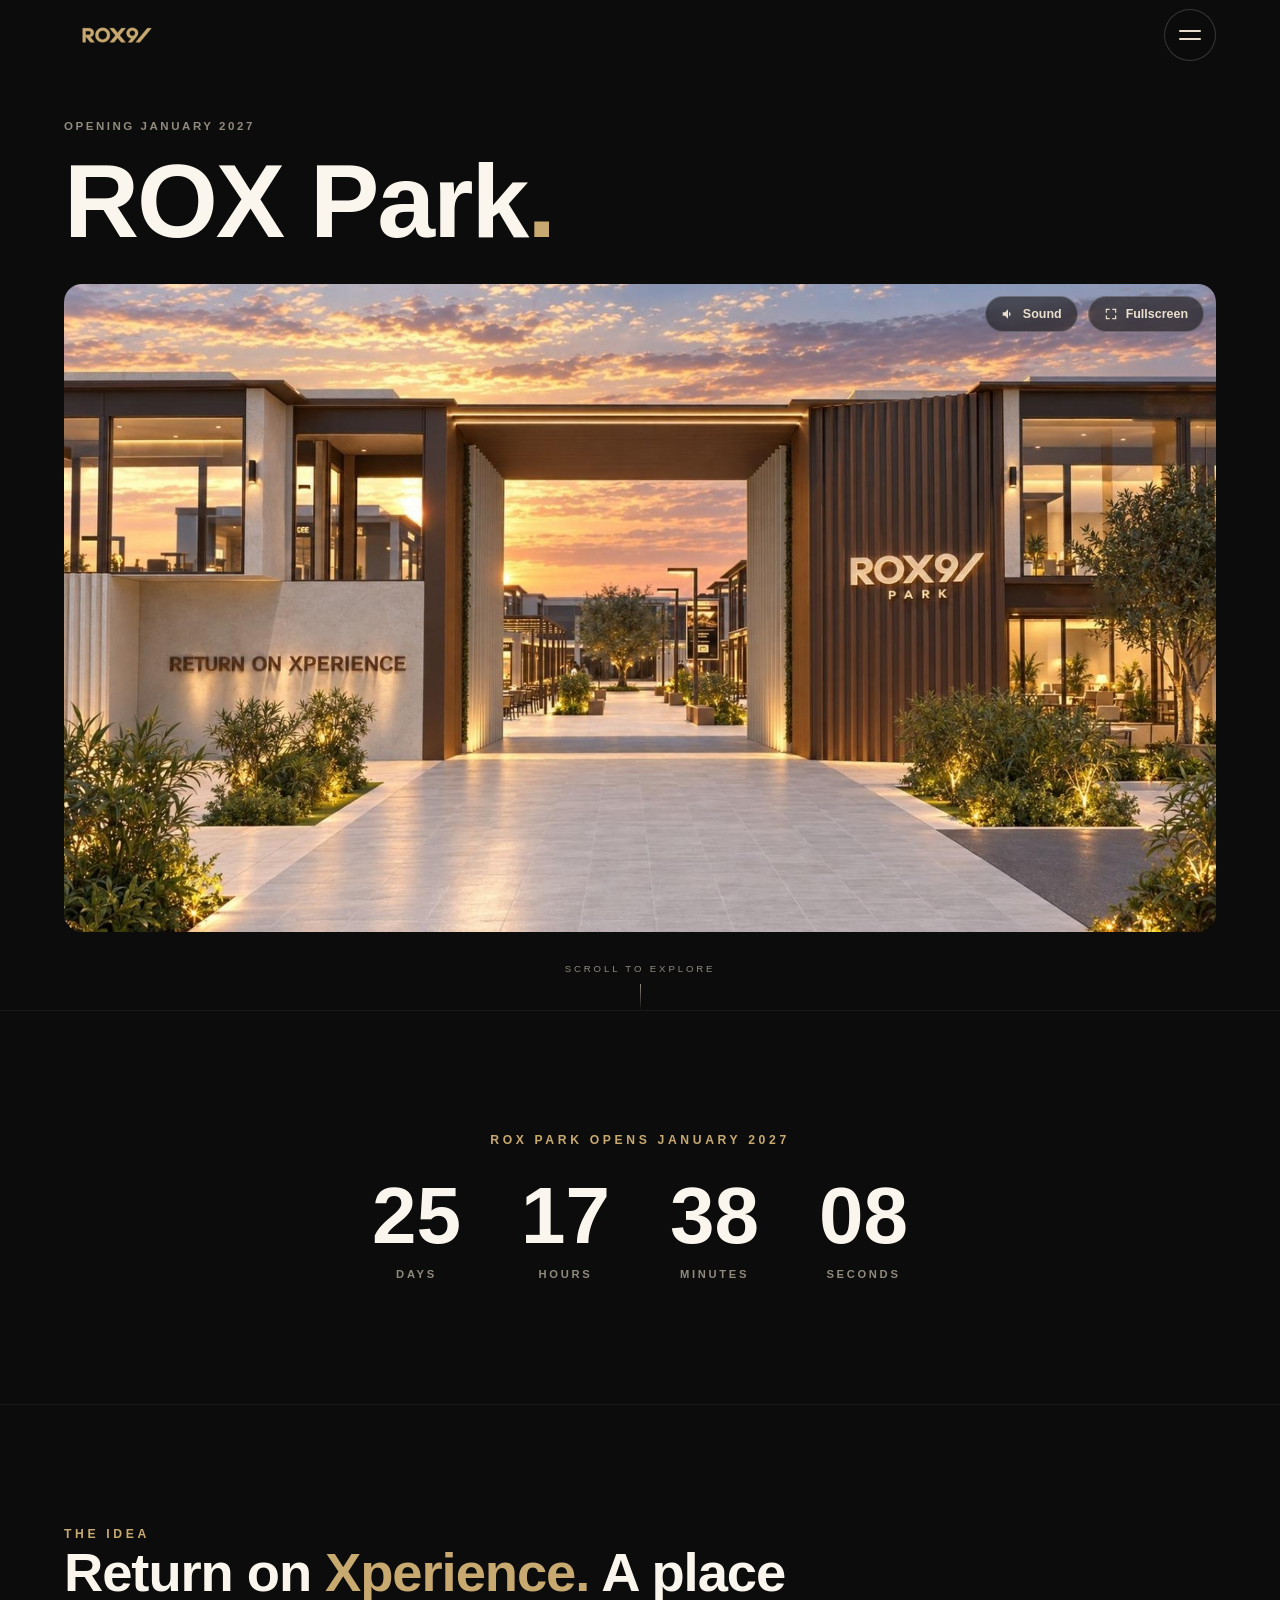
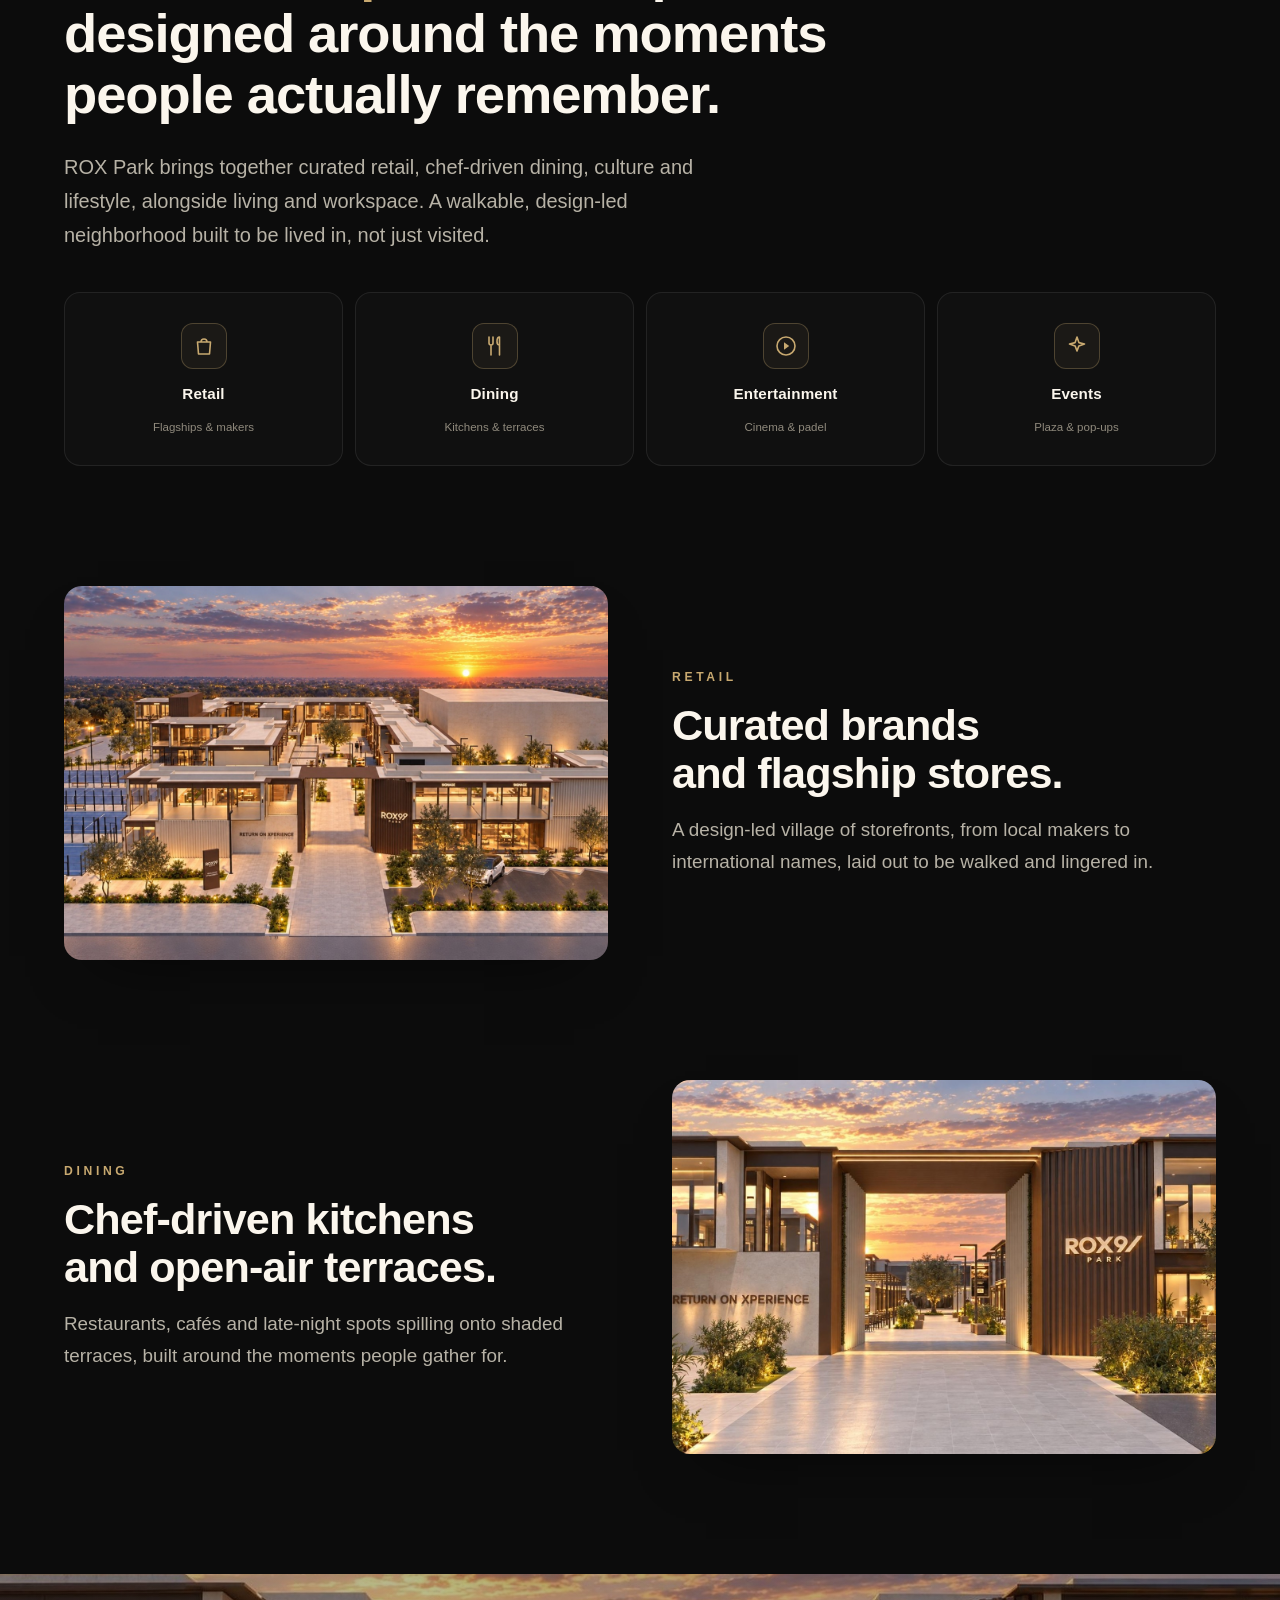
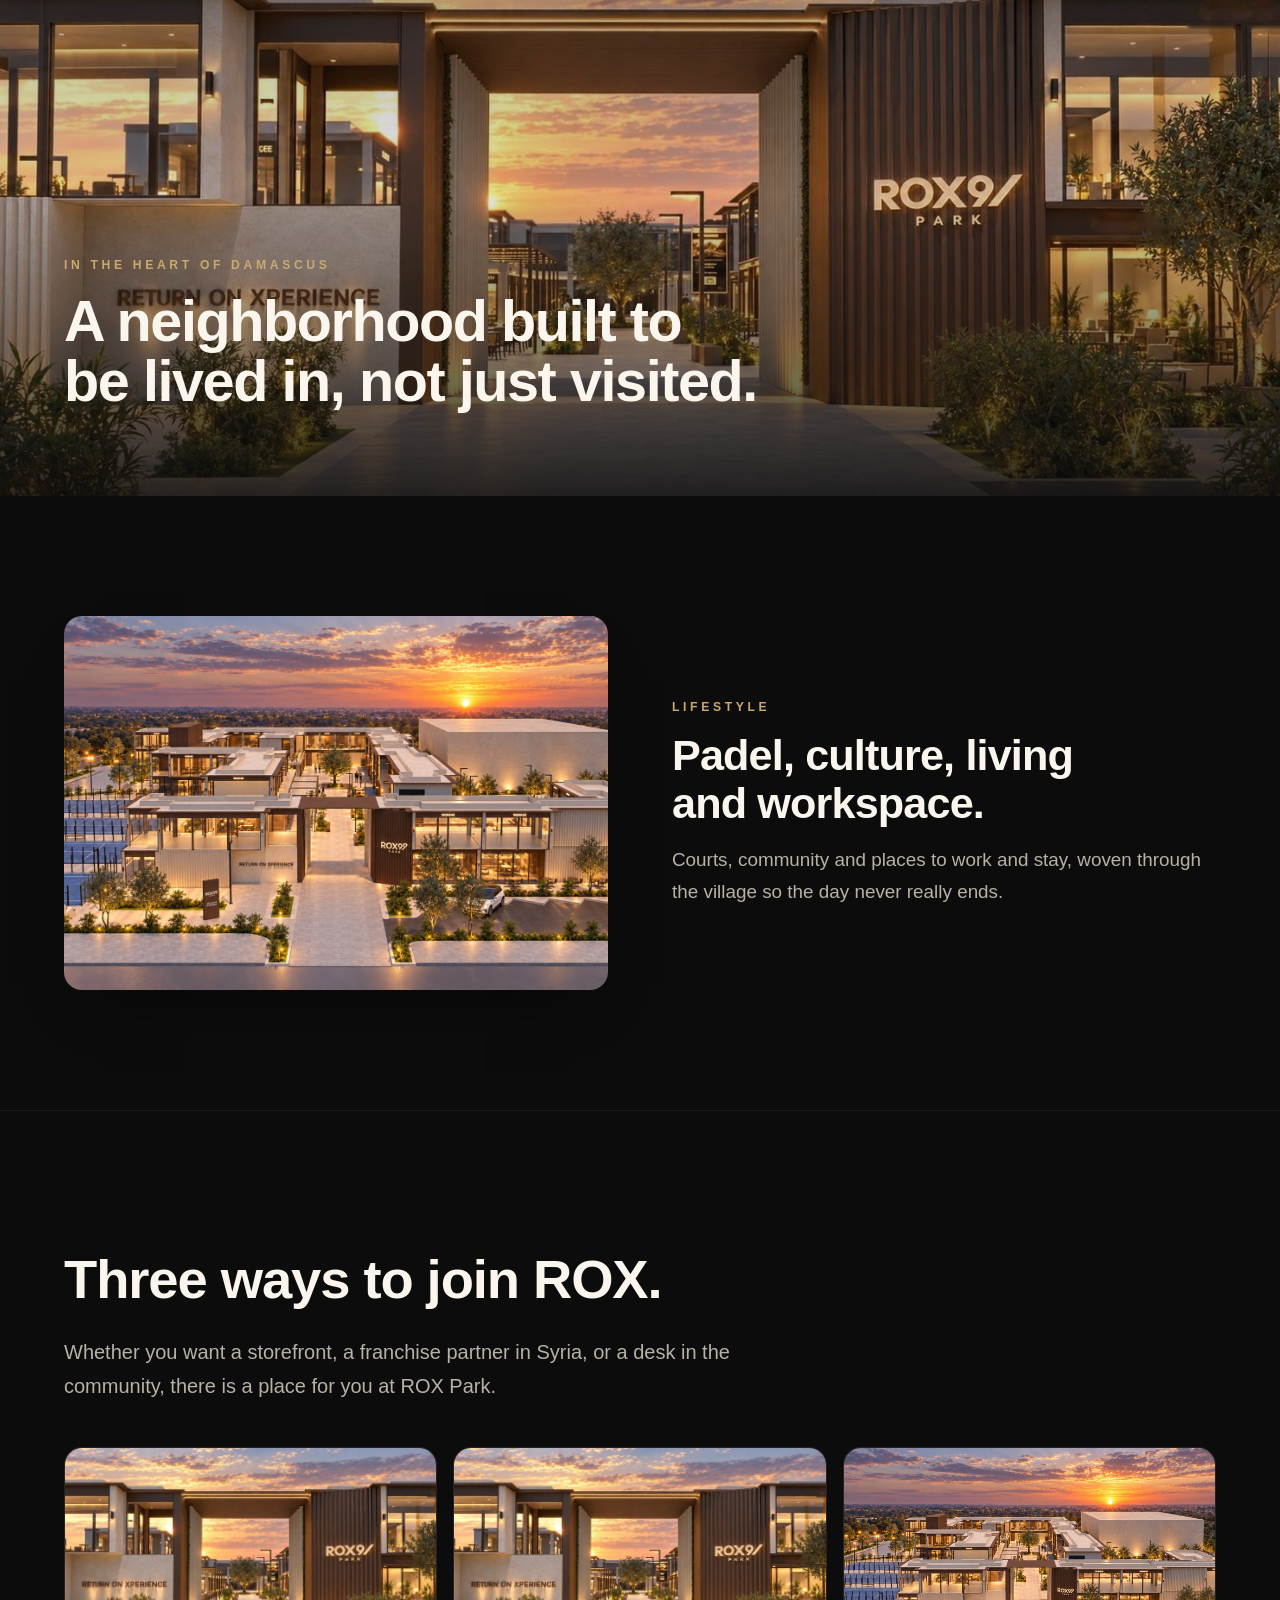
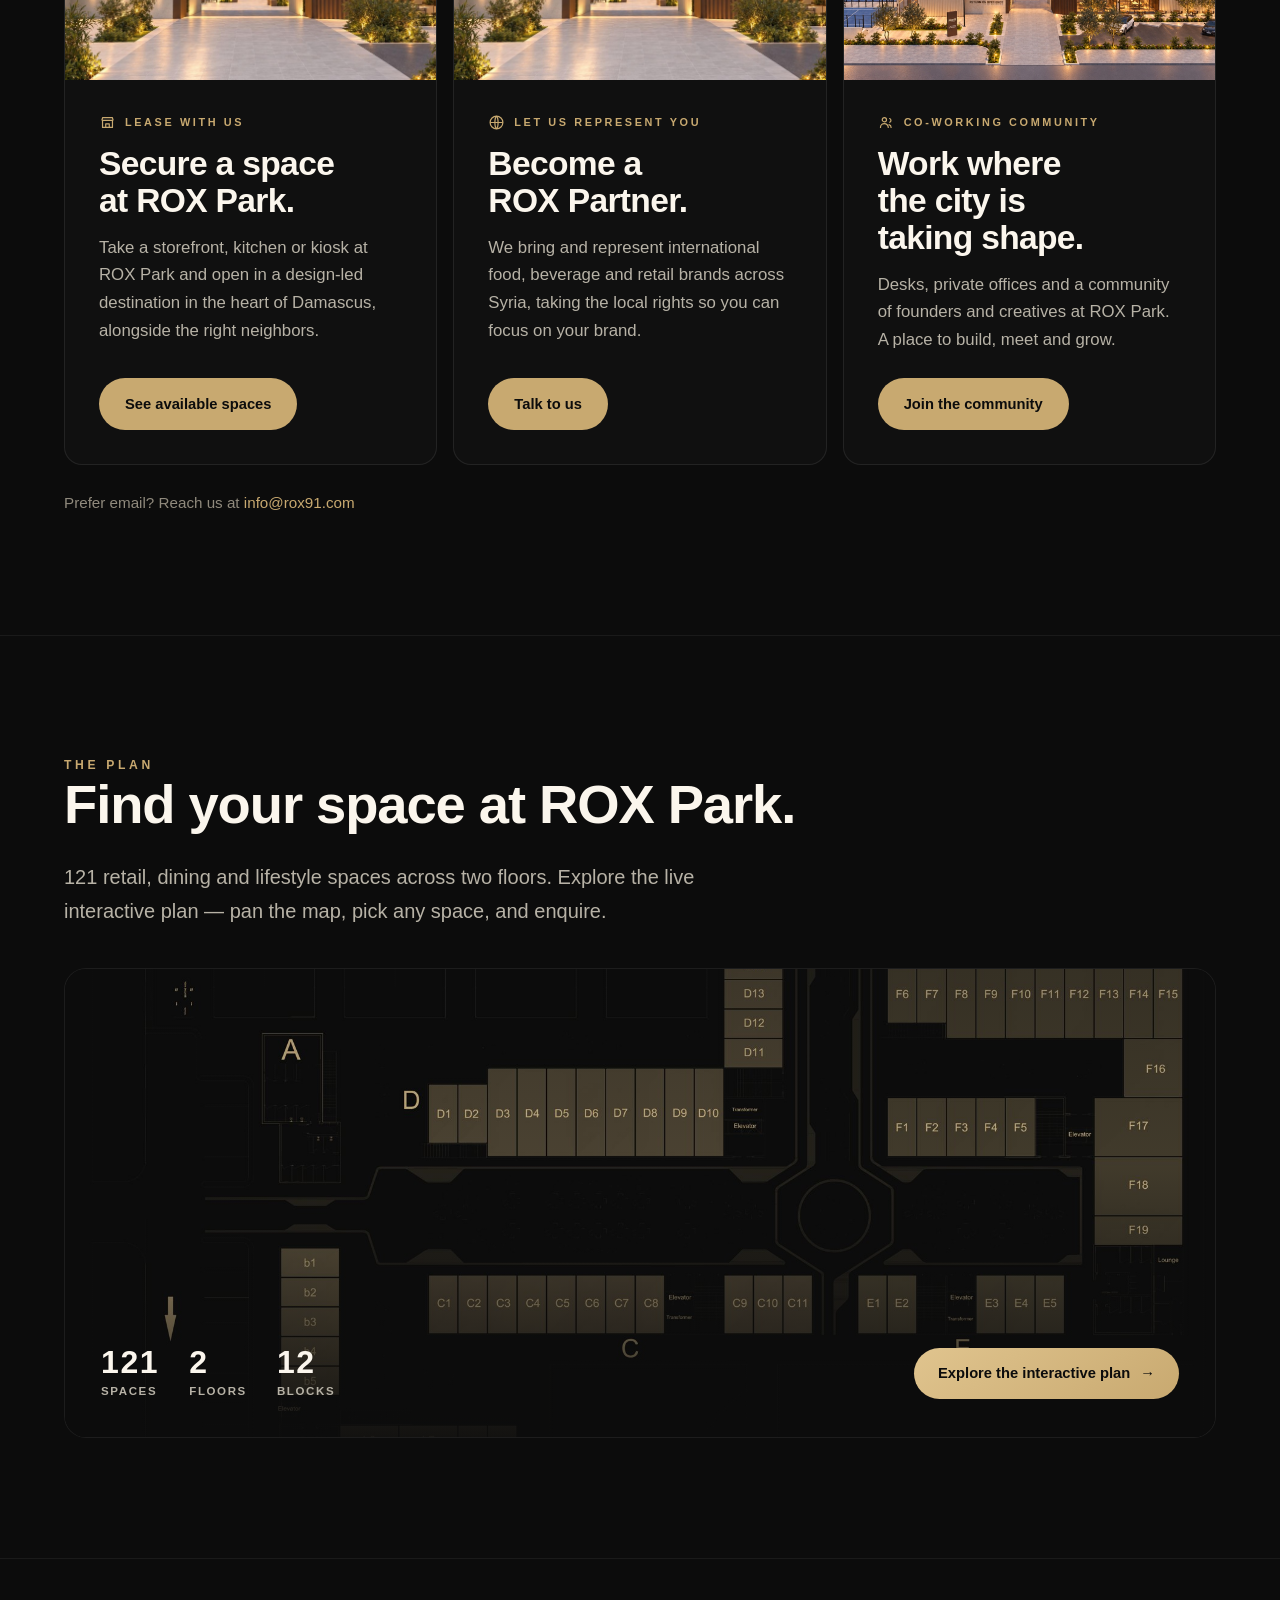
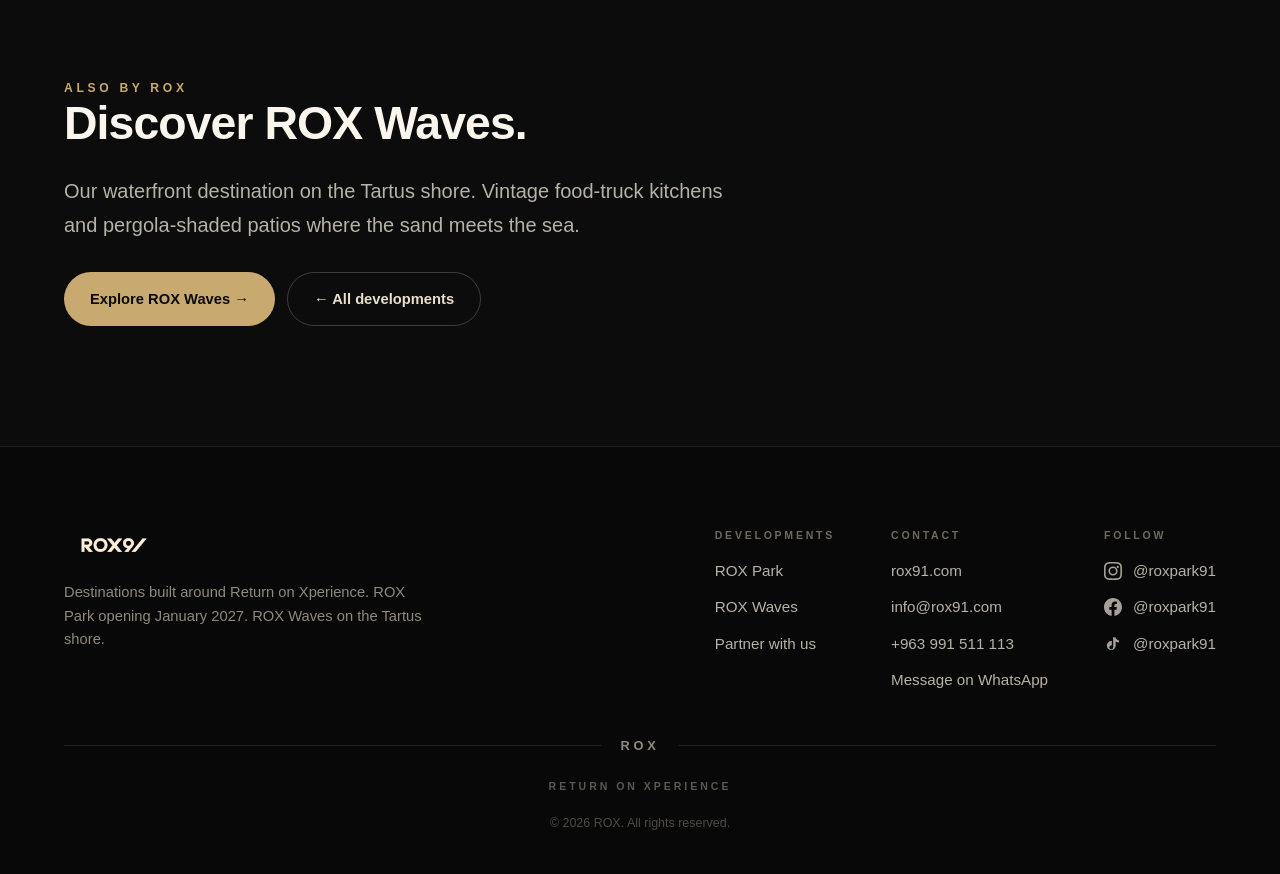
==== commit 6855b0ca: "Add dedicated ROX Park leasing page with interactive two-floor plan (real data) - New /park/leasing/" ====
--- a/park/index.html
+++ b/park/index.html
@@ -50,8 +50,9 @@
         <a class="sub-link" href="/waves/">ROX Waves</a>
       </div>
     </div>
-    <a class="menu-link" href="#partners"><span class="num">03</span>Partners</a>
-    <a class="menu-link" href="#foot"><span class="num">04</span>Contact</a>
+    <a class="menu-link" href="/park/leasing/"><span class="num">03</span>Leasing</a>
+    <a class="menu-link" href="#partners"><span class="num">04</span>Partners</a>
+    <a class="menu-link" href="#foot"><span class="num">05</span>Contact</a>
   </nav>
   <div class="menu-foot">
     <span class="eyebrow">Destinations across Syria</span>
@@ -168,7 +169,7 @@
           <div class="tag">Lease with us</div>
           <h3>Secure a space at ROX Park.</h3>
           <p>Take a storefront, kitchen or kiosk at ROX Park and open in a design-led destination in the heart of Damascus, alongside the right neighbors.</p>
-          <div class="cta-row"><a class="btn-gold" href="https://wa.me/963991511113?text=Hi%20ROX%2C%20I%27d%20like%20to%20lease%20a%20space%20at%20ROX%20Park." target="_blank" rel="noopener">Enquire on WhatsApp</a></div>
+          <div class="cta-row"><a class="btn-gold" href="/park/leasing/">See available spaces</a></div>
         </div>
         </div>
         <div class="opp" data-reveal>
@@ -194,39 +195,20 @@
     </div>
   </section>
 
-  <!-- LEASING PLAN -->
+  <!-- LEASING TEASER -->
   <section id="plan" class="sec" style="scroll-margin-top:70px">
     <div class="wrap">
       <div class="eyebrow" data-reveal>The plan</div>
       <h2 data-reveal data-d="110" style="max-width:820px">Find your space at ROX Park.</h2>
-      <p class="lead" data-reveal data-d="200">An interactive look at the destination — retail lanes, the food hall, entertainment anchors and the events plaza. Tap any space to see its status and size.</p>
-
-      <div class="plan-wrap" data-reveal data-d="120">
-        <div class="plan-aerial" style="background-image:url(/assets/park-aerial.jpg)">
-          <span class="zlabel" style="left:12%;top:26%">Retail Lane</span>
-          <span class="zlabel" style="left:54%;top:20%">Food Hall</span>
-          <span class="zlabel" style="left:30%;top:62%">Entertainment</span>
-          <span class="zlabel" style="left:70%;top:54%">Events Plaza</span>
-          <div class="zcap">
-            <div><div class="t">ROX Park · Damascus</div><div class="s">Masterplan &mdash; indicative layout</div></div>
-          </div>
-        </div>
-        <div class="plan-body">
-          <div class="plan-tally">
-            <span class="pct" id="planPct">&mdash;</span>
-            <span class="plan-bar"><i id="planBar"></i></span>
-          </div>
-          <div class="plan-legend">
-            <span class="lg avail"><i></i>Available to lease</span>
-            <span class="lg leased"><i></i>Leased</span>
-            <span class="lg soon"><i></i>Coming soon</span>
-          </div>
-          <p class="plan-help"><span class="gl"></span> The glowing gold spaces are available &mdash; tap one to see its size and enquire.</p>
-          <div id="planZones"></div>
-          <div class="plan-detail" id="planDetail"><span class="dhint">Tap any space above to see its status, category and size.</span></div>
-          <p class="plan-note">Indicative masterplan &mdash; unit mix and availability are being finalised. For the live leasing list and exact floor plans, <a href="https://wa.me/963991511113?text=Hi%20ROX%2C%20please%20send%20the%20ROX%20Park%20leasing%20list%20and%20floor%20plans." target="_blank" rel="noopener">message us on WhatsApp</a>.</p>
-        </div>
-      </div>
+      <p class="lead" data-reveal data-d="200">121 retail, dining and lifestyle spaces across two floors. Explore the live interactive plan — pan the map, pick any space, and enquire.</p>
+      <a class="plan-teaser" href="/park/leasing/" data-reveal data-d="120" aria-label="Open the interactive ROX Park leasing plan">
+        <div class="plan-teaser-img" style="background-image:url(/assets/plan-gf.jpg)"></div>
+        <div class="plan-teaser-grad"></div>
+        <div class="plan-teaser-body">
+          <div class="pt-stats"><span><b>121</b>spaces</span><span><b>2</b>floors</span><span><b>12</b>blocks</span></div>
+          <span class="pt-cta">Explore the interactive plan <span class="arrow">&#8594;</span></span>
+        </div>
+      </a>
     </div>
   </section>
 
--- a/assets/site.css
+++ b/assets/site.css
@@ -239,10 +239,11 @@
 .enter.done{animation:enter-lift 1.15s cubic-bezier(.76,0,.24,1) forwards}
 @keyframes enter-lift{to{transform:translateY(-101%)}}
 .enter-bg{position:absolute;inset:0;background-size:cover;background-position:center;opacity:0;transform:scale(1.2);animation:enter-bg 3.4s cubic-bezier(.2,.7,.2,1) forwards}
-@keyframes enter-bg{0%{opacity:0;transform:scale(1.2)}34%{opacity:.5}100%{opacity:.62;transform:scale(1.03)}}
+@keyframes enter-bg{0%{opacity:0;transform:scale(1.18)}20%{opacity:.4}100%{opacity:.66;transform:scale(1.03)}}
 .enter-veil{position:absolute;inset:0;background:radial-gradient(125% 92% at 50% 45%,rgba(12,12,12,.28),rgba(12,12,12,.84) 70%,#0C0C0C)}
 .enter-grain{position:absolute;inset:0;opacity:.5;mix-blend-mode:soft-light;background-image:url("data:image/svg+xml,%3Csvg xmlns='http://www.w3.org/2000/svg' width='140' height='140'%3E%3Cfilter id='n'%3E%3CfeTurbulence type='fractalNoise' baseFrequency='.9' numOctaves='2'/%3E%3C/filter%3E%3Crect width='100%25' height='100%25' filter='url(%23n)'/%3E%3C/svg%3E")}
 .enter-core{position:relative;text-align:center;padding:0 24px}
+.enter-core::before{content:"";position:absolute;left:50%;top:46%;transform:translate(-50%,-50%);width:min(92vw,560px);height:min(92vw,560px);background:radial-gradient(circle,rgba(200,169,112,.18),rgba(12,12,12,0) 64%);pointer-events:none;z-index:-1;opacity:0;animation:enter-fade 1.3s ease .2s forwards}
 .enter-logo{width:min(64vw,400px);height:auto;margin:0 auto;opacity:0;transform:translateY(16px) scale(.98);filter:drop-shadow(0 14px 40px rgba(0,0,0,.55));animation:enter-fade 1s cubic-bezier(.2,.7,.2,1) .3s forwards}
 .enter-rule{width:0;height:2px;background:linear-gradient(90deg,transparent,var(--gold),transparent);margin:26px auto 0;animation:enter-rule 1.05s cubic-bezier(.76,0,.24,1) 1s forwards}
 @keyframes enter-rule{to{width:min(46vw,240px)}}
@@ -331,3 +332,17 @@
 /* icon chip on opportunity tags */
 .opp .tag{display:inline-flex;align-items:center;gap:9px}
 .opp .tag .ti{width:17px;height:17px;color:var(--gold);flex:none}
+
+/* leasing teaser (Park page -> dedicated leasing map) */
+.plan-teaser{position:relative;display:block;margin-top:clamp(26px,4vw,40px);border-radius:22px;overflow:hidden;border:1px solid var(--line);min-height:clamp(300px,46vw,470px);isolation:isolate;background:#0A0A0A}
+.plan-teaser-img{position:absolute;inset:0;z-index:-2;background-size:cover;background-position:center;transition:transform 1.1s cubic-bezier(.2,.7,.2,1)}
+.plan-teaser:hover .plan-teaser-img{transform:scale(1.04)}
+.plan-teaser-grad{position:absolute;inset:0;z-index:-1;background:linear-gradient(180deg,rgba(12,12,12,.25),rgba(12,12,12,.05) 42%,rgba(12,12,12,.92))}
+.plan-teaser-body{position:absolute;left:0;right:0;bottom:0;padding:clamp(22px,4vw,36px);display:flex;flex-wrap:wrap;align-items:center;justify-content:space-between;gap:16px}
+.pt-stats{display:flex;gap:clamp(18px,4vw,30px)}
+.pt-stats span{display:flex;flex-direction:column;font-size:.72rem;letter-spacing:.14em;text-transform:uppercase;color:var(--muted);font-weight:600}
+.pt-stats b{font-family:var(--sora);font-weight:700;color:var(--heading);font-size:clamp(1.5rem,4vw,2rem);line-height:1;margin-bottom:5px}
+.pt-cta{display:inline-flex;align-items:center;gap:10px;font-family:var(--sora);font-weight:700;font-size:.92rem;color:#0C0C0C;background:linear-gradient(145deg,var(--gold2),var(--gold));padding:14px 24px;border-radius:100px;transition:transform .25s,box-shadow .25s}
+.plan-teaser:hover .pt-cta{transform:translateY(-2px);box-shadow:0 14px 30px -10px rgba(200,169,112,.55)}
+.pt-cta .arrow{transition:transform .3s cubic-bezier(.2,.7,.2,1)}
+.plan-teaser:hover .pt-cta .arrow{transform:translateX(5px)}
